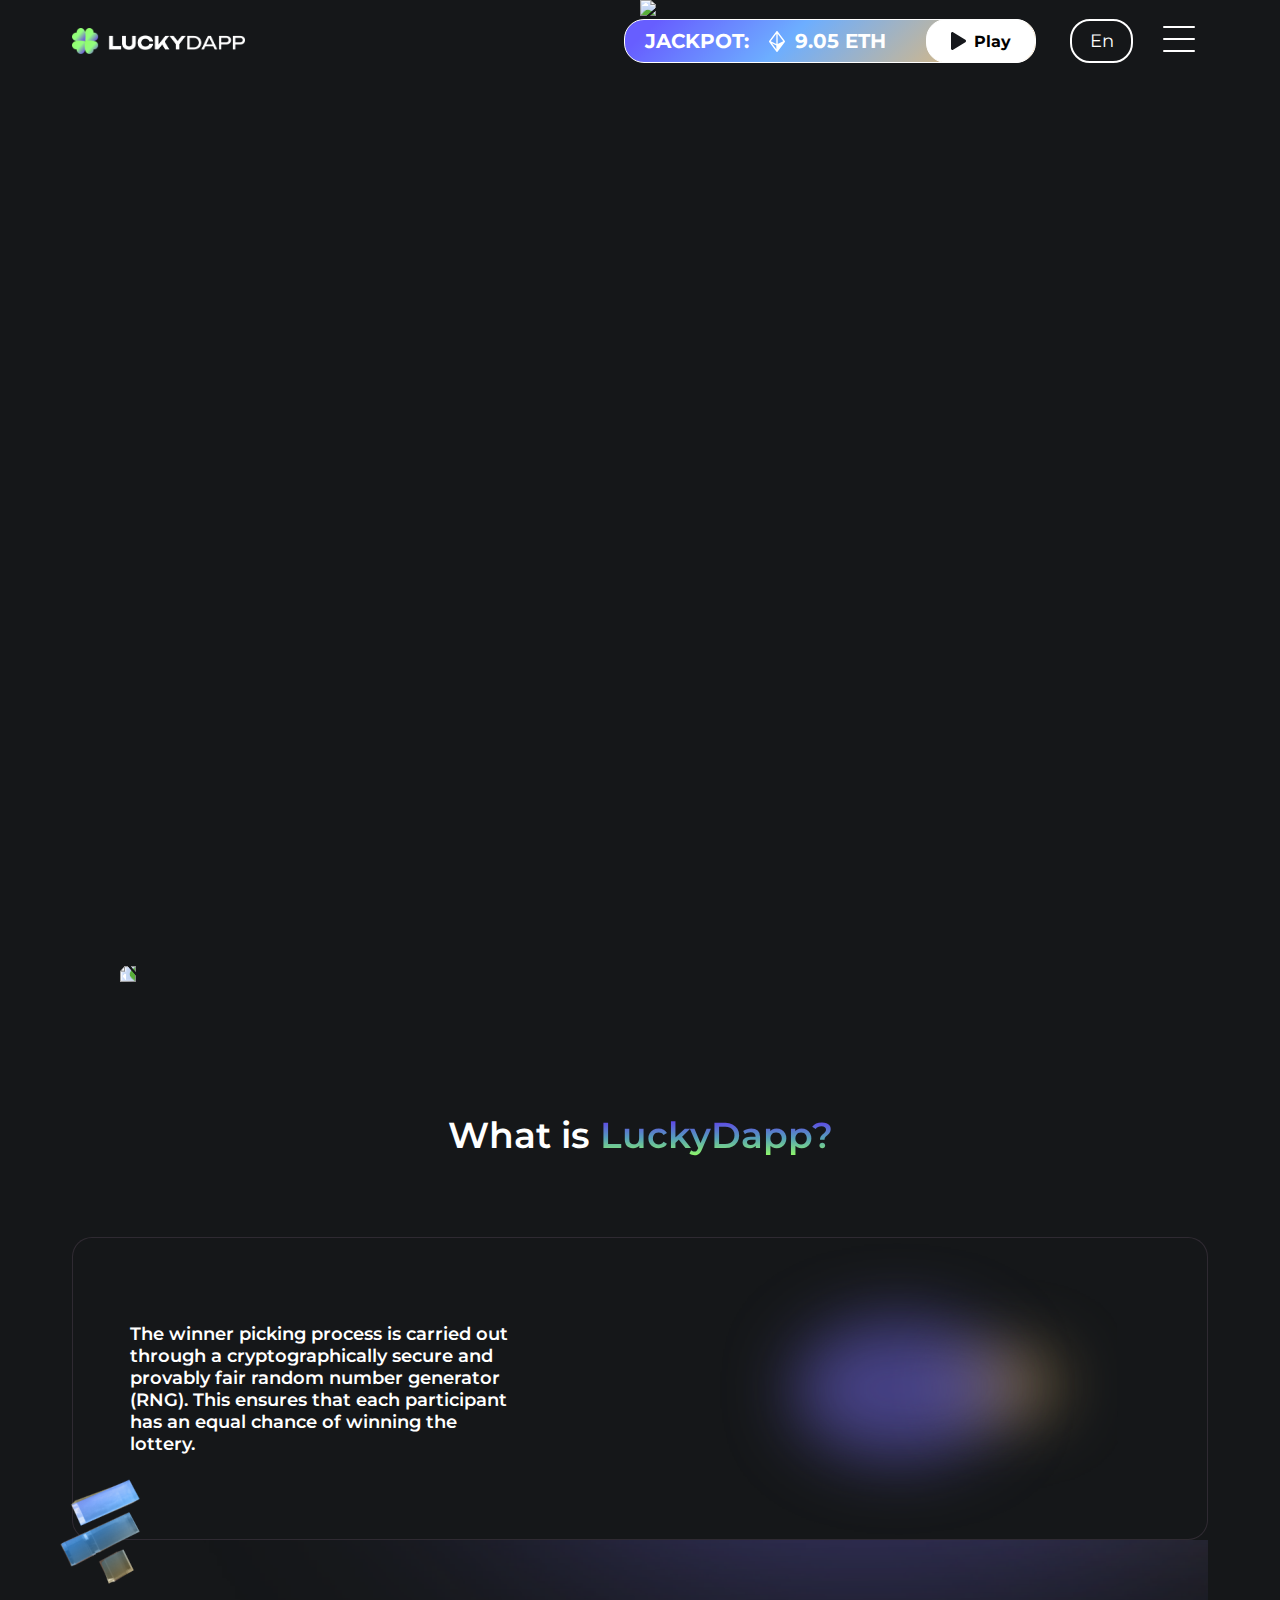
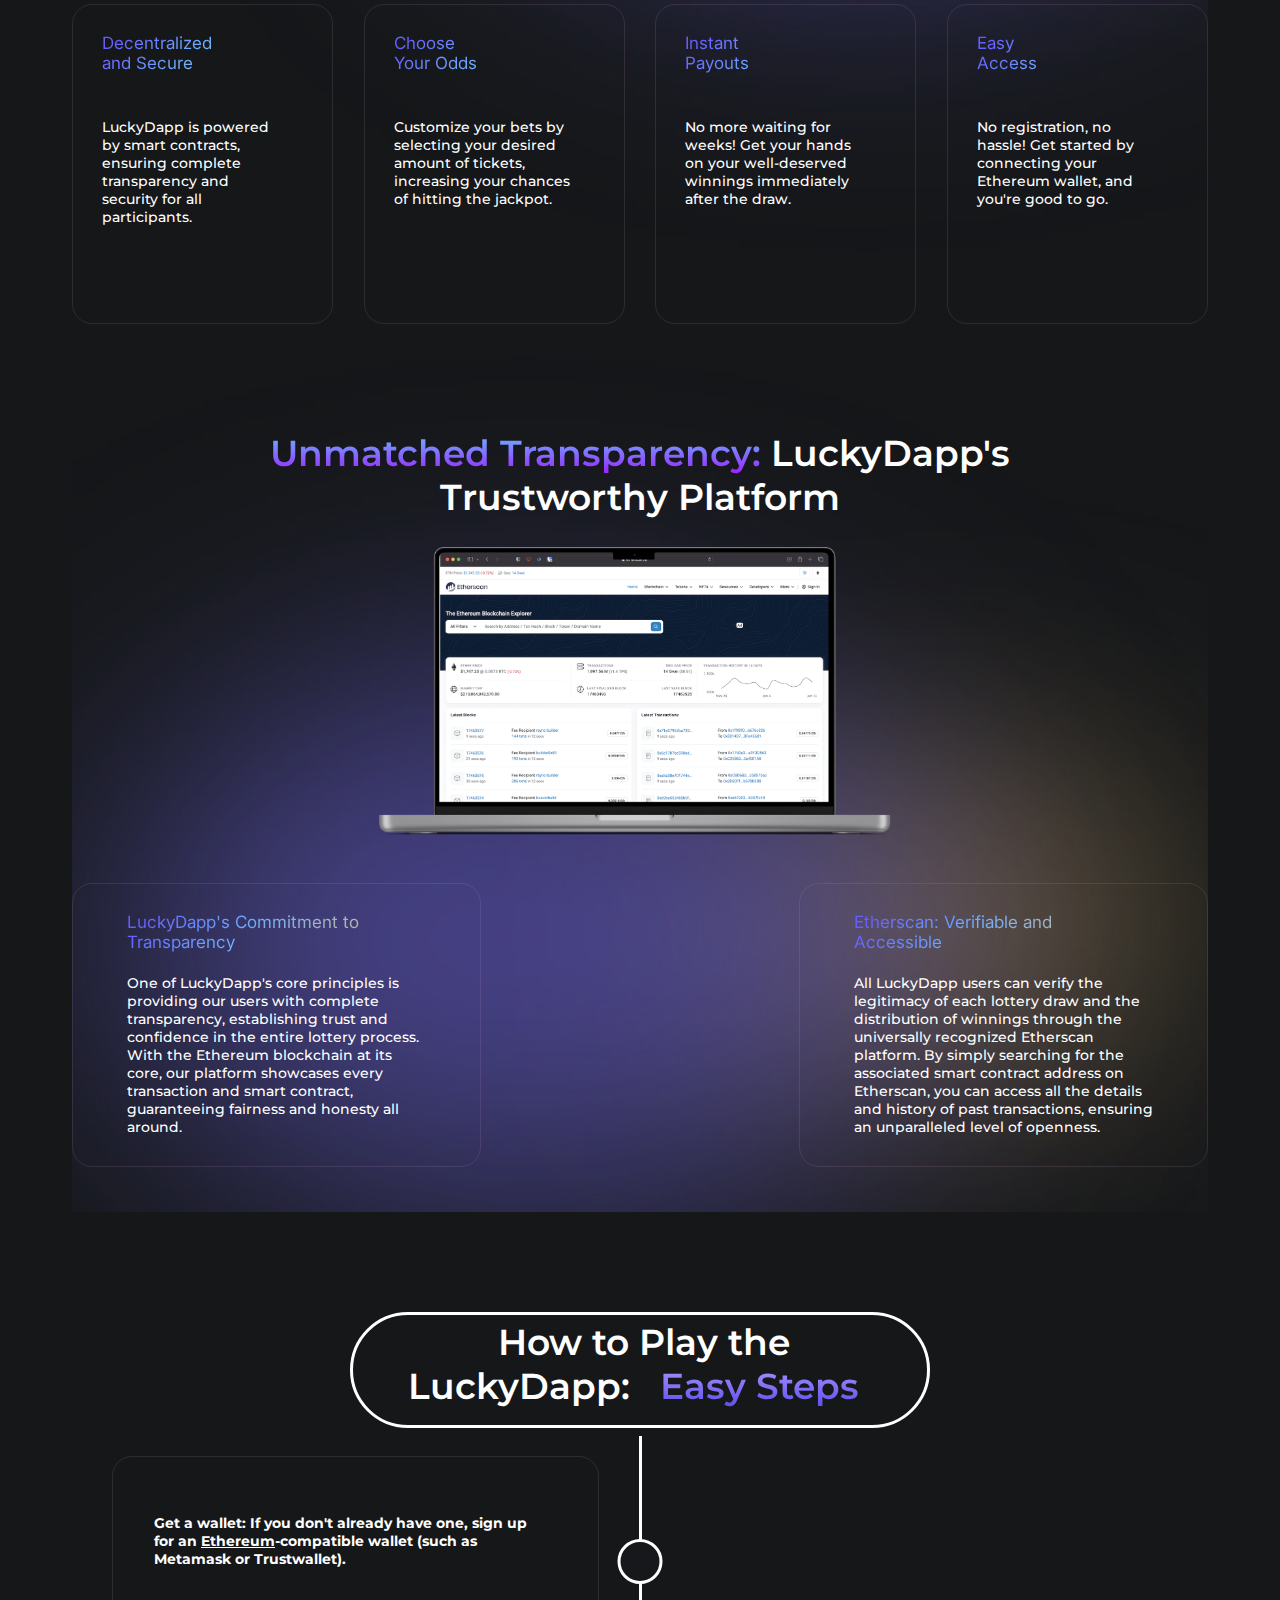
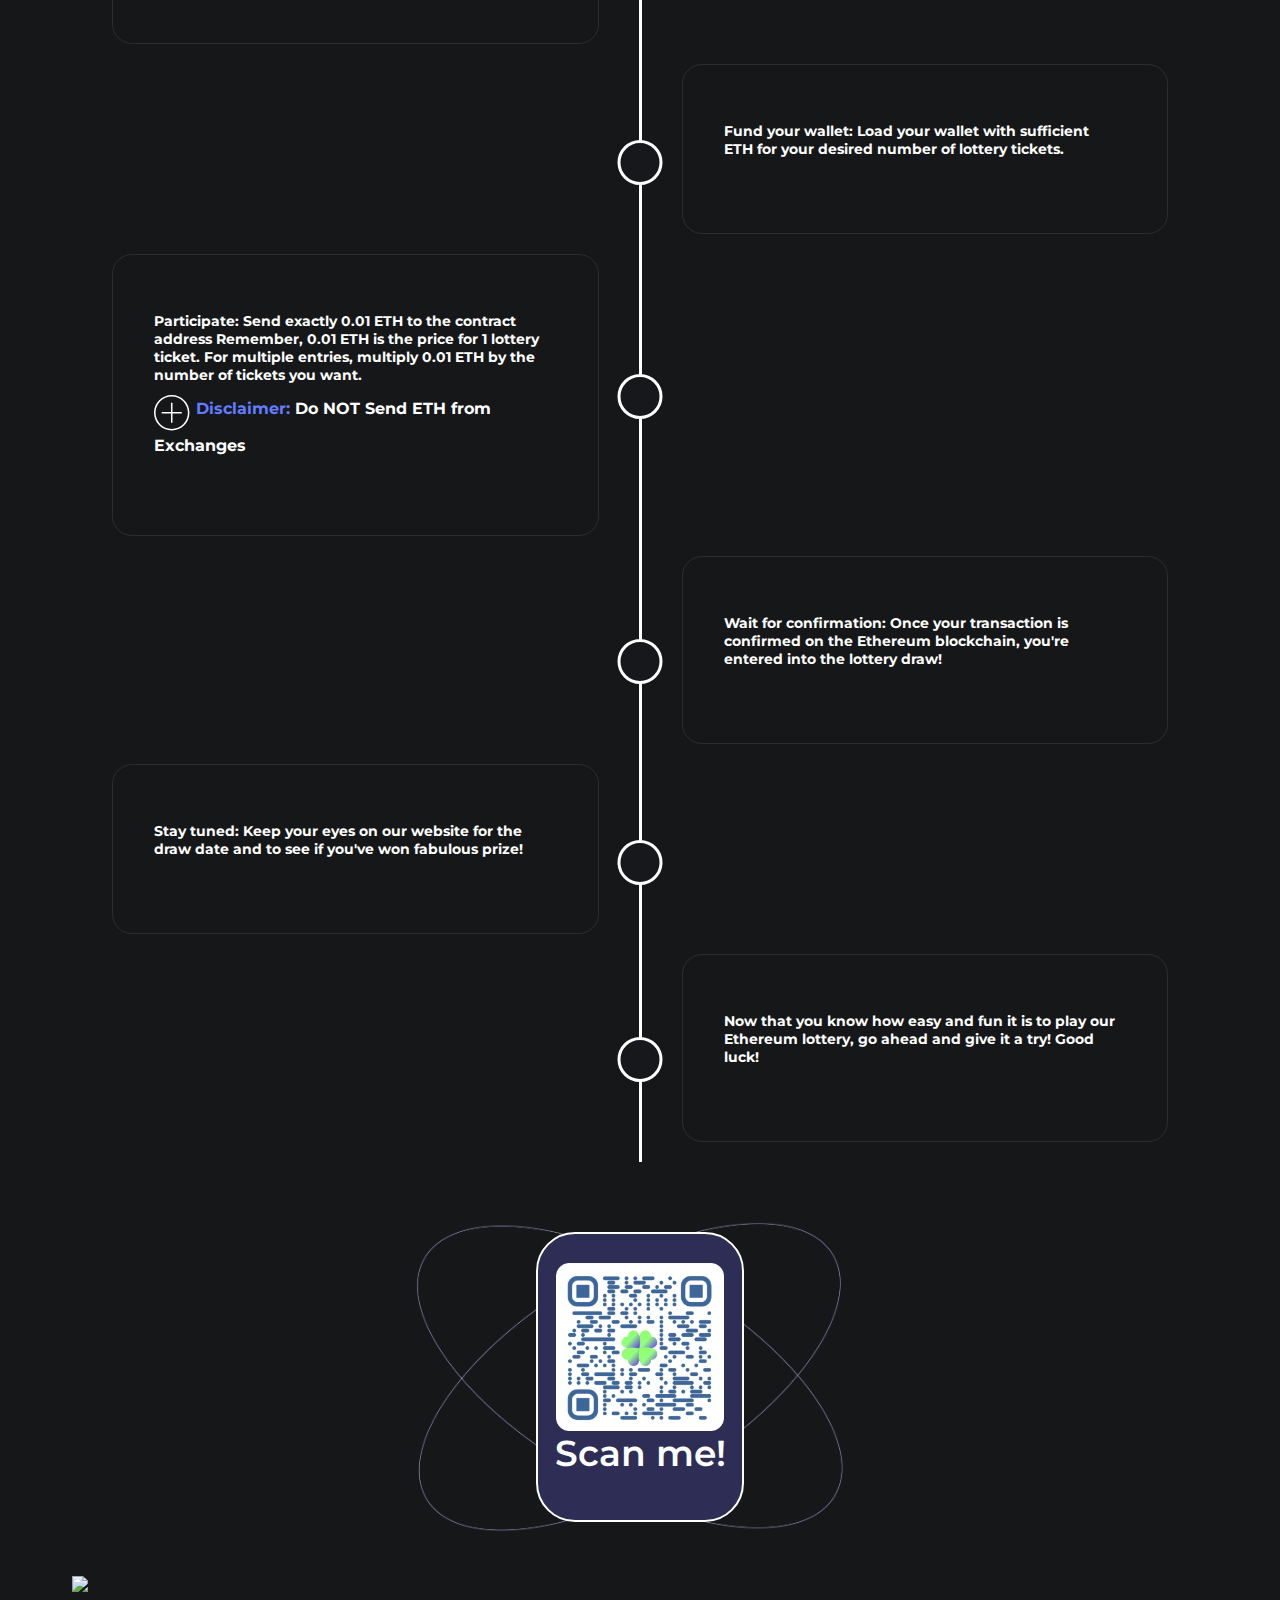
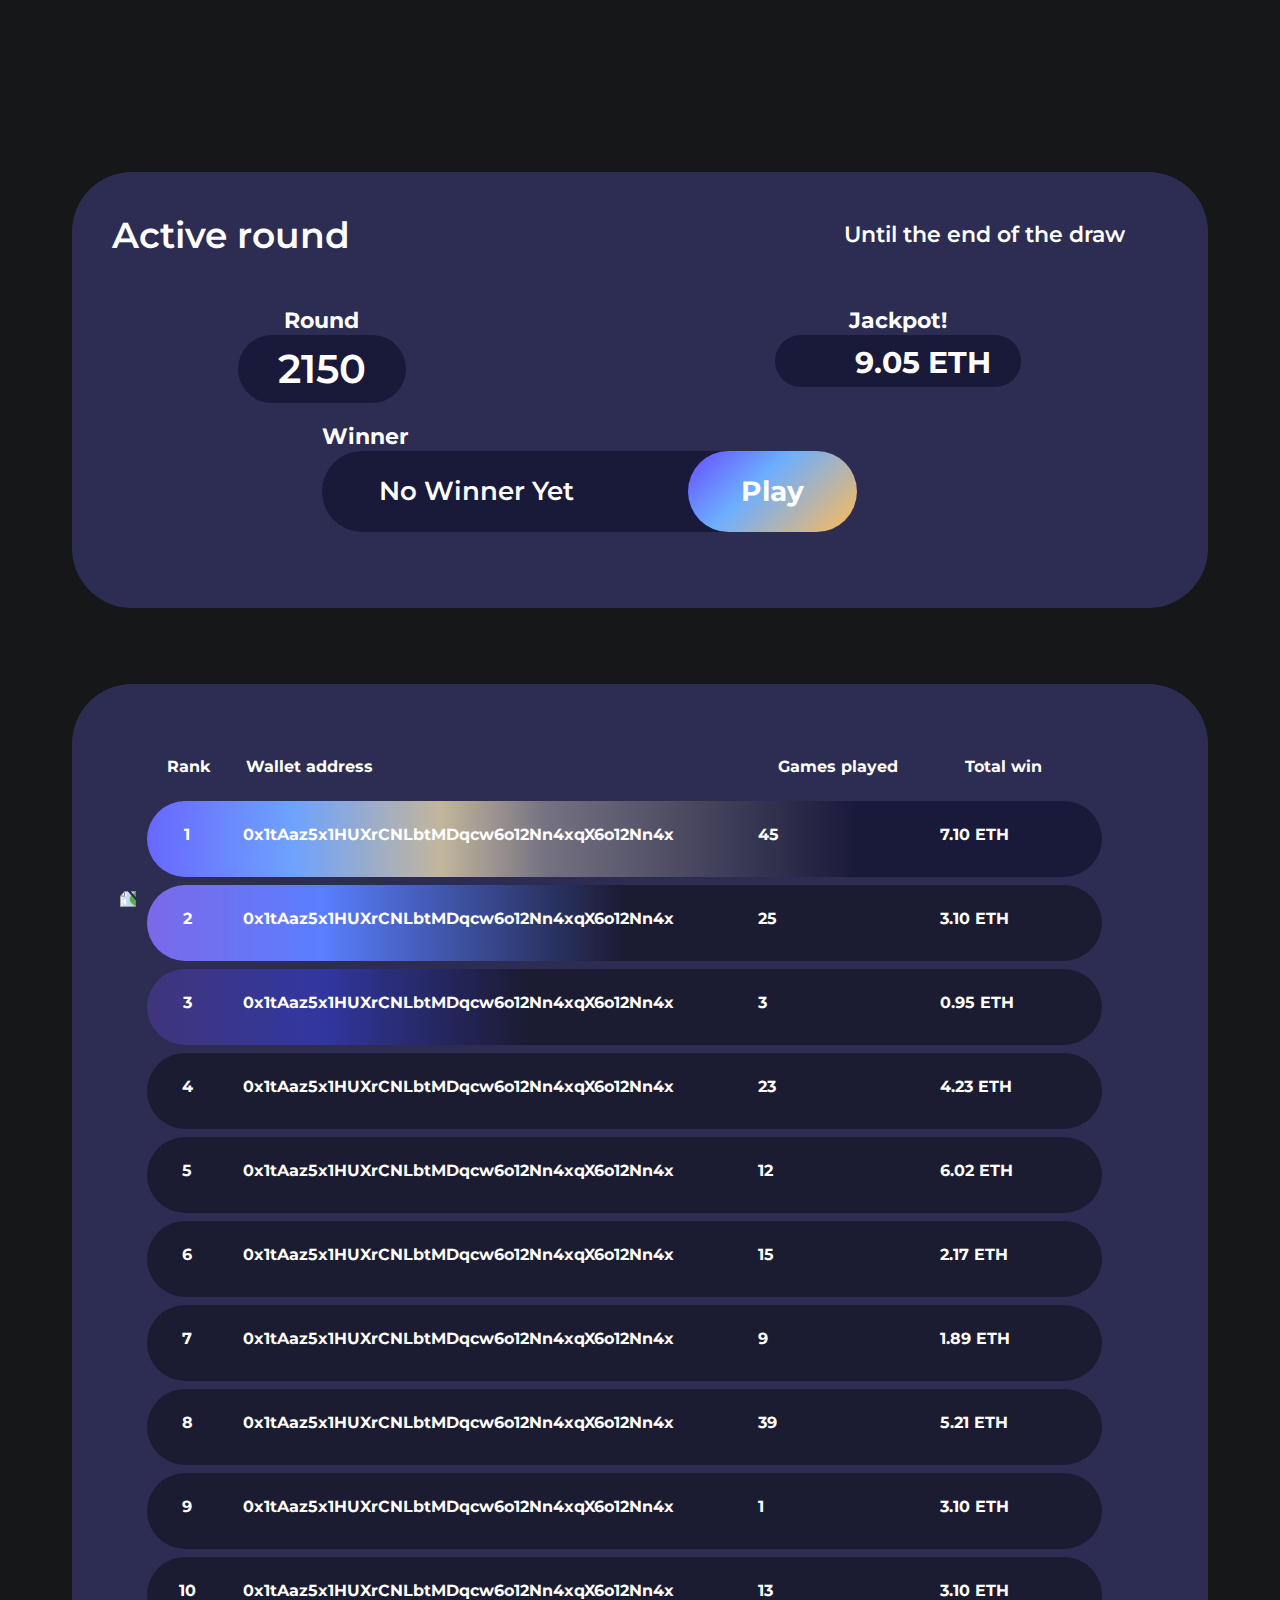
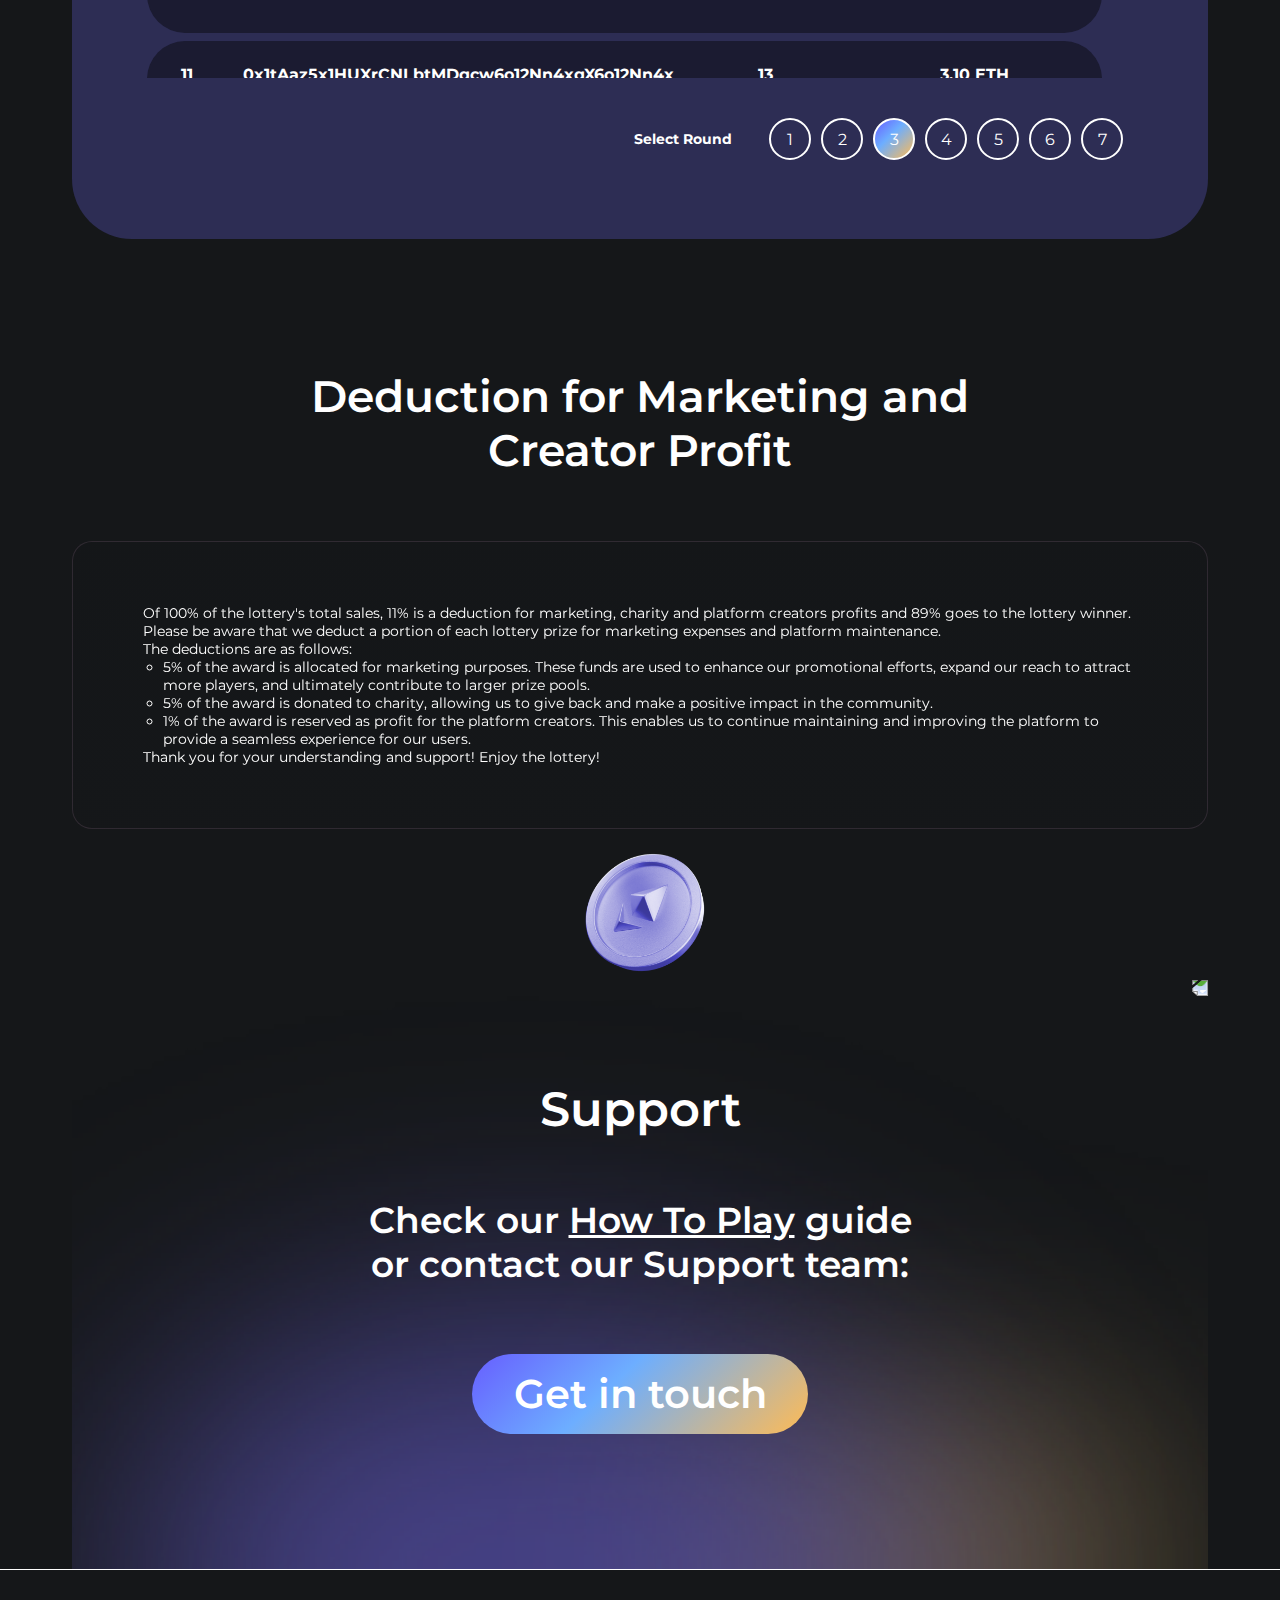
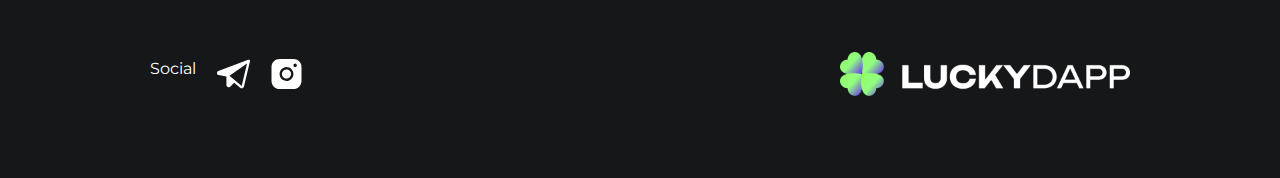
==== public/index.html @ 8d840c31 "opacity" ====
<!DOCTYPE html>
<html lang="en">
<head>
  <meta charset="UTF-8">
  <title>Luckydapp</title>
  <meta name="viewport" content="width=device-width, initial-scale=1">
  <link rel="stylesheet" href="reset.css" type="text/css">
  <link rel="stylesheet" href="styles.css" type="text/css">
  <link rel="preconnect" href="https://fonts.googleapis.com">
  <link rel="preconnect" href="https://fonts.gstatic.com" crossorigin>
  <link href="https://fonts.googleapis.com/css2?family=Inter:wght@300;400;500;600;700&family=Montserrat:wght@300;400;500;600;700&display=swap" rel="stylesheet">
  <script src="https://cdnjs.cloudflare.com/ajax/libs/bodymovin/5.12.2/lottie.min.js"></script>
</head>
<body>
<div class="wrap">
  <img
    class="bg-circle__top"
    src="img/half-ellipse.png"
  />
  <img
    class="bg-circle__left"
    src="img/half-ellipse.png"
  />
  <img
    class="bg-circle__right"
    src="img/half-ellipse.png"
  />
  <img
    class="bg-circle__left-middle"
    src="img/half-ellipse.png"
  />
  <div class="navbar">
    <div class="navbar-menu">
      <img
        src="img/logo.png"
        class="navbar-menu__logo"
      />
      <div class="navbar-menu__links">
        <span class="navbar-menu__links-item"><a href="#about">What is</a></span>
        <span class="navbar-menu__links-item"><a href="#howto">How To Play</a></span>
        <span class="navbar-menu__links-item"><a href="#play">Play now</a></span>
        <span class="navbar-menu__links-item"><a href="#support">Support</a></span>
      </div>
    </div>
    <div class="navbar-jackpot">
      <div class="navbar-jackpot__item">
        <span class="navbar-jackpot__item-jackpot">JACKPOT:</span>
        <img class="navbar-jackpot__item-jackpot-img" src="img/vector1.svg"/>
        <span class="navbar-jackpot__item-price">9.05 ETH</span>
        <button
          class="navbar-jackpot__item-play"
          onclick="javascript:window.open('https://t.me/luckydapp', '_blank')"
        >
          <img src="img/play-icon.svg"/>
          Play
        </button>
      </div>
      <button class="navbar-jackpot__lang">
        En
      </button>
      <div class="icon nav-icon-5">
        <img src="img/burger.svg"/>
      </div>
      <div class="nav-mobile">
        <div class="nav-mobile__header">
          <img
            src="img/logo-black.png"
            class="nav-mobile__header__logo"
          />
          <div>
            <button class="nav-mobile__header__lang">
              En
            </button>
            <img
              src="img/close.svg"
              class="nav-mobile__header-close icon"
            />
          </div>
        </div>
      <ul class="menu">
        <li class="navbar-menu__links-item menu-item"><a href="#about">What is</a></li>
        <li class="navbar-menu__links-item menu-item"><a href="#howto">How To Play</a></li>
        <li class="navbar-menu__links-item menu-item"><a href="#play">Play now</a></li>
        <li class="navbar-menu__links-item menu-item"><a href="#support">Support</a></li>
        <li class="navbar-menu__links-item menu-item">
          Social
          <img src="img/telegram-black.svg" onclick="javascript:window.open('https://t.me/luckydapp', '_blank')"/>
          <img src="img/inst-black.svg" onclick="javascript:window.open('https://instagram.com/lucky.dapp?igshid=MTIzZWMxMTBkOA==', '_blank')">
        </li>
      </ul>
      </div>
    </div>
  </div>
  <div class="navbar-jackpot__item-mobile">
    <span class="navbar-jackpot__item-jackpot">JACKPOT:</span>
    <img src="img/vector1.svg"/>
    <span class="navbar-jackpot__item-price">9.05 ETH</span>
    <button
      class="navbar-jackpot__item-play"
      onclick="javascript:window.open('https://t.me/luckydapp', '_blank')"
    >
      <img src="img/play-icon.svg"/>
      Play
    </button>
  </div>
  <div class="body">
    <div class="header">
      <div class="header-title__wrap">
        <div class="header-text">Take the 0,01 Ethereum Jackpot Leap: Act and Win Big!</div>
<!--        <div class="header-title__img">-->
          <img
            class="header-title__img"
            src="img/bitcoin-1.png"
          />
<!--        </div>-->
      </div>
      <div class="header-jackpot__wrap">
        <div class="header-jackpot__eth">
          <div
            class="header-jackpot__animation"
            id="header-jackpot__animation"
          ></div>
<!--          <img-->
<!--            class="header-jackpot__eth-img"-->
<!--            src="img/temporary-eth.png"-->
<!--          />-->
          <div class="header-jackpot__eth-info">
            <div>Jackpot!</div>
            <div>9.05 ETH</div>
          </div>
        </div>
        <div class="header-jackpot__timer">
          <span class="header-jackpot__timer-info">Until the end of the draw</span>
          <div id="countdown">
            <ul>
              <li><span id="days"></span></li>
              <li><span id="hours"></span></li>
              <li><span id="minutes"></span></li>
              <li><span id="seconds"></span></li>
            </ul>
          </div>
        </div>
        <div class="header-jackpot__play">
          <span class="header-jackpot__play-header">Now playing</span>
          <div class="header-jackpot__play-btn">
            <span>1 ticket ≈ 20 $</span>
            <button
              onclick="javascript:window.open('https://t.me/luckydapp', '_blank')"
              class="btn"
            >Play</button>
          </div>
        </div>
      </div>
      <div class="header-advantages__wrap">
        <div class="header-advantages__item">
          <div class="header-advantages__item-circle"></div>
          <span class="header-advantages__item-text">CREATING A NEW FUTURE FOR CRYPTO-LOTTERY</span>
        </div>
        <div class="header-advantages__item">
          <div class="header-advantages__item-circle"></div>
          <span class="header-advantages__item-text">NO FEES</span>
        </div>
        <div class="header-advantages__item">
          <div class="header-advantages__item-circle"></div>
          <span class="header-advantages__item-text">100% TRULY DECENTRALIZED</span>
        </div>
      </div>
    </div>
    <div
      class="whatis"
      id="about"
    >
      <div class="whatis-header">What is <span class="whatis-header__gradient">LuckyDapp?</span></div>
      <div class="whatis-main__wrap">
        <div class="whatis-main__wrap-info">
          The winner picking process is carried out through a cryptographically secure and provably fair random number generator (RNG). This ensures that each participant has an equal chance of winning the lottery.
        </div>
        <div
          id="animation-container"
          class="animation-container"
        ></div>
        <img
          class="whatis-main__img"
          src="img/ftx-token.png"
        />
      </div>
      <div class="whatis-description__wrap">
        <div class="whatis-description__wrap-item description__wrap-item_gradient">
          <div class="whatis-description__item-header">Decentralized <br>and Secure</div>
          <div class="whatis-description__item-info">LuckyDapp is powered by smart contracts, ensuring complete transparency and security for all participants.</div>
        </div>
        <div class="whatis-description__wrap-item">
          <div class="whatis-description__item-header">Choose <br>Your Odds</div>
          <div class="whatis-description__item-info">Customize your bets by selecting your desired amount of tickets, increasing your chances of hitting the jackpot.</div>
        </div>
        <div class="whatis-description__wrap-item">
          <div class="whatis-description__item-header">Instant <br>Payouts</div>
          <div class="whatis-description__item-info">No more waiting for weeks! Get your hands on your well-deserved winnings immediately after the draw.</div>
        </div>
        <div class="whatis-description__wrap-item">
          <div class="whatis-description__item-header">Easy <br>Access</div>
          <div class="whatis-description__item-info">No registration, no hassle! Get started by connecting your Ethereum wallet, and you're good to go.</div>
        </div>
      </div>
    </div>
    <div class="platform">
      <div class="platform-header"><span class="platform-header__gradient">Unmatched Transparency:</span> LuckyDapp's Trustworthy Platform</div>
      <div class="platform-description__wrap">
        <img
          class="platform-description__img-mobile"
          src="img/macbook.png"
        />
        <div class="platform-description__wrap-mobile">
        <div class="platform-description__item">
          <div class="platform-description__item-title">LuckyDapp's Commitment to Transparency</div>
          <div class="platform-description__item-info">One of LuckyDapp's core principles is providing our users with complete transparency, establishing trust and confidence in the entire lottery process. With the Ethereum blockchain at its core, our platform showcases every transaction and smart contract, guaranteeing fairness and honesty all around.</div>
        </div>
        <div class="platform-description__item">
          <div class="platform-description__item-title">Etherscan: Verifiable and Accessible</div>
          <div class="platform-description__item-info">All LuckyDapp users can verify the legitimacy of each lottery draw and the distribution of winnings through the universally recognized Etherscan platform. By simply searching for the associated smart contract address on Etherscan, you can access all the details and history of past transactions, ensuring an unparalleled level of openness.</div>
        </div>
        </div>
        <img
          class="platform-description__img"
          src="img/macbook.png"
        />
      </div>
    </div>
    <div class="howto" id="howto">
      <img
        class="howto-bg"
        src="img/ellipse.png"
      />
      <div class="howto-header">How to Play the LuckyDapp: <span class="howto-header__gradient">Easy Steps</span></div>
      <div class="timeline">
        <div class="timeline__component">
        </div>
        <div class="timeline__middle">
        </div>
        <div class="timeline__component">
        </div>
        <div class="timeline__component">
          <div class="timeline__paragraph">Get a wallet: If you don't already have one, sign up for an <a href="https://ethereum.org/en/wallets/find-wallet/" target="_blank">Ethereum</a>-compatible wallet (such as Metamask or Trustwallet).</div>
        </div>
        <div class="timeline__middle">
          <div class="timeline__point"></div>
        </div>
        <div class="timeline__component">
        </div>
        <div class="timeline__component">
        </div>
        <div class="timeline__middle">
          <div class="timeline__point"></div>
        </div>
        <div class="timeline__component">
          <div class="timeline__paragraph">Fund your wallet: Load your wallet with sufficient ETH for your desired number of lottery tickets.</div>
        </div>
        <div class="timeline__component">
          <div class="timeline__paragraph">
            Participate: Send exactly 0.01 ETH to the contract address Remember, 0.01 ETH is the price for 1 lottery ticket. For multiple entries, multiply 0.01 ETH by the number of tickets you want.
            <div class="timeline__paragraph-participate">
              <img
                class="timeline__paragraph-participate_icon"
                src="img/plus-circle.svg"
              />
              <span>Disclaimer:</span>
              Do NOT Send ETH from Exchanges
            </div>
          </div>
        </div>
        <div class="timeline__middle">
          <div class="timeline__point"></div>
        </div>
        <div class="timeline__component">
        </div>
        <div class="timeline__component">
        </div>
        <div class="timeline__middle">
          <div class="timeline__point"></div>
        </div>
        <div class="timeline__component">
          <div class="timeline__paragraph">Wait for confirmation: Once your transaction is confirmed on the Ethereum blockchain, you're entered into the lottery draw!</div>
        </div>
        <div class="timeline__component">
          <div class="timeline__paragraph">Stay tuned: Keep your eyes on our website for the draw date and to see if you've won fabulous prize!</div>
        </div>
        <div class="timeline__middle">
          <div class="timeline__point"></div>
        </div>
        <div class="timeline__component">
        </div>
        <div class="timeline__component">
        </div>
        <div class="timeline__middle">
          <div class="timeline__point"></div>
        </div>
        <div class="timeline__component">
          <div class="timeline__paragraph">Now that you know how easy and fun it is to play our Ethereum lottery, go ahead and give it a try! Good luck!</div>
        </div>
      </div>
      <div class="timeline-mobile">
        <div class="timeline__component">
          <div class="timeline__point"></div>
          <div class="timeline__paragraph">Get a wallet: If you don't already have one, sign up for an <a href="https://ethereum.org/en/wallets/find-wallet/">Ethereum</a>-compatible wallet (such as Metamask or Trustwallet).</div>
        </div>
        <div class="timeline__component">
          <div class="timeline__point"></div>
          <div class="timeline__paragraph">Fund your wallet: Load your wallet with sufficient ETH for your desired number of lottery tickets.</div>
        </div>
        <div class="timeline__component">
          <div class="timeline__point"></div>
          <div class="timeline__paragraph">Participate: Send exactly 0.01 ETH to the contract address Remember, 0.01 ETH is the price for 1 lottery ticket. For multiple entries, multiply 0.01 ETH by the number of tickets you want.</div>
        </div>
        <div class="timeline__component">
          <div class="timeline__point"></div>
          <div class="timeline__paragraph">Wait for confirmation: Once your transaction is confirmed on the Ethereum blockchain, you're entered into the lottery draw!</div>
        </div>
        <div class="timeline__component">
          <div class="timeline__point"></div>
          <div class="timeline__paragraph">Stay tuned: Keep your eyes on our website for the draw date and to see if you've won fabulous prize!</div>
        </div>
        <div class="timeline__component">
          <div class="timeline__point"></div>
          <div class="timeline__paragraph">Now that you know how easy and fun it is to play our Ethereum lottery, go ahead and give it a try! Good luck!</div>
        </div>
      </div>
      <div class="qr-block">
        <div class="qr-wrap">
          <img src="img/qr.png"/>
          <span>Scan me!</span>
        </div>
      </div>
    </div>
    <div class="players" id="play">
      <div class="round-wrap">
        <div class="round-header">
          <div class="round-header__title">Active round</div>
          <div class="round-timer">
            <span class="round-timer__info">Until the end of the draw</span>
            <div id="countdown-round">
              <ul>
                <li><span id="days-round"></span></li>
                <li><span id="hours-round"></span></li>
                <li><span id="minutes-round"></span></li>
                <li><span id="seconds-round"></span></li>
              </ul>
            </div>
          </div>
        </div>
        <div class="round-info">
          <div class="round-info__item-round">
            <div class="round-info__item-title">Round</div>
            <div class="round-info__item-round_number">2150</div>
          </div>
          <div class="round-info__item-jackpot">
            <div class="round-info__item-title">Jackpot!</div>
            <div class="round-info__item-jackpot-info">
              <div
                class="round-info__animation"
                id="round-info__animation"
              ></div>
              <span>9.05 ETH</span>
            </div>
          </div>
          <div class="round-info__item-winner">
            <div class="round-info__item-title">Winner</div>
            <div class="round-info__item-winner_info">
              <span>No Winner Yet</span>
              <button
                onclick="javascript:window.open('https://t.me/luckydapp', '_blank')"
                class="btn"
              >Play</button>
            </div>
          </div>
        </div>
      </div>
      <div class="players-wrap">
        <ul class="players-table">
          <li class="players-table__header">
            <div class="players-table__header-item col-1 players-table__rank">Rank</div>
            <div class="players-table__header-item col-2">Wallet address</div>
            <div class="players-table__header-item games-played col-3">Games played</div>
            <div class="players-table__header-item col-4">Total win</div>
          </li>
        </ul>
          <div class="players-table__body">
            <ul>
              <li class="players-table__body-row first-row">
                <div class="players-table__body-item col-1 players-table__rank">1</div>
                <div class="players-table__body-item wallet-address col-2">0x1tAaz5x1HUXrCNLbtMDqcw6o12Nn4xqX6o12Nn4x</div>
                <div class="players-table__body-item games-played col-3">45</div>
                <div class="players-table__body-item col-4">7.10 ETH</div>
              </li>
              <li class="players-table__body-row second-row">
                <div class="players-table__body-item col-1 players-table__rank">2</div>
                <div class="players-table__body-item wallet-address col-2">0x1tAaz5x1HUXrCNLbtMDqcw6o12Nn4xqX6o12Nn4x</div>
                <div class="players-table__body-item games-played col-3">25</div>
                <div class="players-table__body-item col-4">3.10 ETH</div>
              </li>
              <li class="players-table__body-row third-row">
                <div class="players-table__body-item col-1 players-table__rank">3</div>
                <div class="players-table__body-item wallet-address col-2">0x1tAaz5x1HUXrCNLbtMDqcw6o12Nn4xqX6o12Nn4x</div>
                <div class="players-table__body-item games-played col-3">3</div>
                <div class="players-table__body-item col-4">0.95 ETH</div>
              </li>
              <li class="players-table__body-row">
                <div class="players-table__body-item col-1 players-table__rank">4</div>
                <div class="players-table__body-item wallet-address col-2">0x1tAaz5x1HUXrCNLbtMDqcw6o12Nn4xqX6o12Nn4x</div>
                <div class="players-table__body-item games-played col-3">23</div>
                <div class="players-table__body-item col-4">4.23 ETH</div>
              </li>
              <li class="players-table__body-row">
                <div class="players-table__body-item col-1 players-table__rank">5</div>
                <div class="players-table__body-item wallet-address col-2">0x1tAaz5x1HUXrCNLbtMDqcw6o12Nn4xqX6o12Nn4x</div>
                <div class="players-table__body-item games-played col-3">12</div>
                <div class="players-table__body-item col-4">6.02 ETH</div>
              </li>
              <li class="players-table__body-row">
                <div class="players-table__body-item col-1 players-table__rank">6</div>
                <div class="players-table__body-item wallet-address col-2">0x1tAaz5x1HUXrCNLbtMDqcw6o12Nn4xqX6o12Nn4x</div>
                <div class="players-table__body-item games-played col-3">15</div>
                <div class="players-table__body-item col-4">2.17 ETH</div>
              </li>
              <li class="players-table__body-row">
                <div class="players-table__body-item col-1 players-table__rank">7</div>
                <div class="players-table__body-item wallet-address col-2">0x1tAaz5x1HUXrCNLbtMDqcw6o12Nn4xqX6o12Nn4x</div>
                <div class="players-table__body-item games-played col-3">9</div>
                <div class="players-table__body-item col-4">1.89 ETH</div>
              </li>
              <li class="players-table__body-row">
                <div class="players-table__body-item col-1 players-table__rank">8</div>
                <div class="players-table__body-item wallet-address col-2">0x1tAaz5x1HUXrCNLbtMDqcw6o12Nn4xqX6o12Nn4x</div>
                <div class="players-table__body-item games-played col-3">39</div>
                <div class="players-table__body-item col-4">5.21 ETH</div>
              </li>
              <li class="players-table__body-row">
                <div class="players-table__body-item col-1 players-table__rank">9</div>
                <div class="players-table__body-item wallet-address col-2">0x1tAaz5x1HUXrCNLbtMDqcw6o12Nn4xqX6o12Nn4x</div>
                <div class="players-table__body-item games-played col-3">1</div>
                <div class="players-table__body-item col-4">3.10 ETH</div>
              </li>
              <li class="players-table__body-row">
                <div class="players-table__body-item col-1 players-table__rank">10</div>
                <div class="players-table__body-item wallet-address col-2">0x1tAaz5x1HUXrCNLbtMDqcw6o12Nn4xqX6o12Nn4x</div>
                <div class="players-table__body-item games-played col-3">13</div>
                <div class="players-table__body-item col-4">3.10 ETH</div>
              </li>
              <li class="players-table__body-row">
                <div class="players-table__body-item col-1 players-table__rank">11</div>
                <div class="players-table__body-item wallet-address col-2">0x1tAaz5x1HUXrCNLbtMDqcw6o12Nn4xqX6o12Nn4x</div>
                <div class="players-table__body-item games-played col-3">13</div>
                <div class="players-table__body-item col-4">3.10 ETH</div>
              </li>
              <li class="players-table__body-row">
                <div class="players-table__body-item col-1 players-table__rank">12</div>
                <div class="players-table__body-item wallet-address col-2">0x1tAaz5x1HUXrCNLbtMDqcw6o12Nn4xqX6o12Nn4x</div>
                <div class="players-table__body-item games-played col-3">13</div>
                <div class="players-table__body-item col-4">3.10 ETH</div>
              </li>
              <li class="players-table__body-row">
                <div class="players-table__body-item col-1 players-table__rank">13</div>
                <div class="players-table__body-item wallet-address col-2">0x1tAaz5x1HUXrCNLbtMDqcw6o12Nn4xqX6o12Nn4x</div>
                <div class="players-table__body-item games-played col-3">13</div>
                <div class="players-table__body-item col-4">3.10 ETH</div>
              </li>
              <li class="players-table__body-row">
                <div class="players-table__body-item col-1 players-table__rank">14</div>
                <div class="players-table__body-item wallet-address col-2">0x1tAaz5x1HUXrCNLbtMDqcw6o12Nn4xqX6o12Nn4x</div>
                <div class="players-table__body-item games-played col-3">13</div>
                <div class="players-table__body-item col-4">3.10 ETH</div>
              </li>
              <li class="players-table__body-row">
                <div class="players-table__body-item col-1 players-table__rank">15</div>
                <div class="players-table__body-item wallet-address col-2">0x1tAaz5x1HUXrCNLbtMDqcw6o12Nn4xqX6o12Nn4x</div>
                <div class="players-table__body-item games-played col-3">13</div>
                <div class="players-table__body-item col-4">3.10 ETH</div>
              </li>
              <li class="players-table__body-row">
                <div class="players-table__body-item col-1 players-table__rank">16</div>
                <div class="players-table__body-item wallet-address col-2">0x1tAaz5x1HUXrCNLbtMDqcw6o12Nn4xqX6o12Nn4x</div>
                <div class="players-table__body-item games-played col-3">13</div>
                <div class="players-table__body-item col-4">3.10 ETH</div>
              </li>
              <li class="players-table__body-row">
                <div class="players-table__body-item col-1 players-table__rank">17</div>
                <div class="players-table__body-item wallet-address col-2">0x1tAaz5x1HUXrCNLbtMDqcw6o12Nn4xqX6o12Nn4x</div>
                <div class="players-table__body-item games-played col-3">13</div>
                <div class="players-table__body-item col-4">3.10 ETH</div>
              </li>
              <li class="players-table__body-row">
                <div class="players-table__body-item col-1 players-table__rank">18</div>
                <div class="players-table__body-item wallet-address col-2">0x1tAaz5x1HUXrCNLbtMDqcw6o12Nn4xqX6o12Nn4x</div>
                <div class="players-table__body-item games-played col-3">13</div>
                <div class="players-table__body-item col-4">3.10 ETH</div>
              </li>
              <li class="players-table__body-row">
                <div class="players-table__body-item col-1 players-table__rank">19</div>
                <div class="players-table__body-item wallet-address col-2">0x1tAaz5x1HUXrCNLbtMDqcw6o12Nn4xqX6o12Nn4x</div>
                <div class="players-table__body-item games-played col-3">13</div>
                <div class="players-table__body-item col-4">3.10 ETH</div>
              </li>
              <li class="players-table__body-row">
                <div class="players-table__body-item col-1 players-table__rank">20</div>
                <div class="players-table__body-item wallet-address col-2">0x1tAaz5x1HUXrCNLbtMDqcw6o12Nn4xqX6o12Nn4x</div>
                <div class="players-table__body-item games-played col-3">13</div>
                <div class="players-table__body-item col-4">3.10 ETH</div>
              </li>
              <li class="players-table__body-row">
                <div class="players-table__body-item col-1 players-table__rank">21</div>
                <div class="players-table__body-item wallet-address col-2">0x1tAaz5x1HUXrCNLbtMDqcw6o12Nn4xqX6o12Nn4x</div>
                <div class="players-table__body-item games-played col-3">13</div>
                <div class="players-table__body-item col-4">3.10 ETH</div>
              </li>
              <li class="players-table__body-row">
                <div class="players-table__body-item col-1 players-table__rank">22</div>
                <div class="players-table__body-item wallet-address col-2">0x1tAaz5x1HUXrCNLbtMDqcw6o12Nn4xqX6o12Nn4x</div>
                <div class="players-table__body-item games-played col-3">13</div>
                <div class="players-table__body-item col-4">3.10 ETH</div>
              </li>
              <li class="players-table__body-row">
                <div class="players-table__body-item col-1 players-table__rank">23</div>
                <div class="players-table__body-item wallet-address col-2">0x1tAaz5x1HUXrCNLbtMDqcw6o12Nn4xqX6o12Nn4x</div>
                <div class="players-table__body-item games-played col-3">13</div>
                <div class="players-table__body-item col-4">3.10 ETH</div>
              </li>
            </ul>
          </div>
        <div class="players-table__footer">
          <span class="players-table__footer-title">Select Round</span>
          <div class="players-table__footer-pagination-wrap">
          <button class="players-table__footer-pagination">1</button>
          <button class="players-table__footer-pagination">2</button>
          <button class="players-table__footer-pagination btn">3</button>
          <button class="players-table__footer-pagination">4</button>
          <button class="players-table__footer-pagination">5</button>
          <button class="players-table__footer-pagination">6</button>
          <button class="players-table__footer-pagination">7</button>
          </div>
        </div>
      </div>
    </div>
    <div class="deduction">
      <img
        class="deduction-bg"
        src="img/half-ellipse.png"
      />
      <div class="deduction-title">Deduction for Marketing and Creator Profit</div>
      <div class="deduction-content__wrap">
        <span>Of 100% of the lottery's total sales, 11% is a deduction for marketing, charity and platform creators profits and 89% goes to the lottery winner. Please be aware that we deduct a portion of each lottery prize for marketing expenses and platform maintenance.</span>
        <div>The deductions are as follows:</div>
        <ul>
          <li>5% of the award is allocated for marketing purposes. These funds are used to enhance our promotional efforts, expand our reach to attract more players, and ultimately contribute to larger prize pools.</li>
          <li>5% of the award is donated to charity, allowing us to give back and make a positive impact in the community.</li>
          <li>1% of the award is reserved as profit for the platform creators. This enables us to continue maintaining and improving the platform to provide a seamless experience for our users.</li>
        </ul>
        <span>Thank you for your understanding and support! Enjoy the lottery!</span>
      </div>
      <div class="deduction-img__wrap">
        <img
          class="deduction-img"
          src="img/etherium.png"
        />
      </div>
    </div>
    <div class="contact" id="support">
      <div class="contact-header">Support</div>
      <div class="contact-info">Check our <a href="https://t.me/luckydapp" target="_blank">How To Play</a> guide or contact our Support team:</div>
      <button
        onclick="javascript:window.open('https://t.me/luckydapp', '_blank')"
        class="contact-btn btn"
      >Get in touch</button>
    </div>
  </div>
  <div class="footer">
    <div class="footer-divider"></div>
    <div class="footer-content">
      <div class="footer-content__social">
        <span>Social</span>
        <img src="img/telegram.svg" onclick="javascript:window.open('https://t.me/luckydapp', '_blank')"/>
        <img src="img/inst.svg" onclick="javascript:window.open('https://instagram.com/lucky.dapp?igshid=MTIzZWMxMTBkOA==', '_blank')">
      </div>
      <div class="footer-content__logo">
        <img src="img/logo.png"/>
      </div>
    </div>
  </div>
</div>
</body>
<script>
  let animation = bodymovin.loadAnimation({
    // animationData: { /* ... */ },
    container: document.getElementById('animation-container'), // required
    path: 'animation/bitcoins.json', // required
    renderer: 'svg', // required
    loop: true, // optional
    autoplay: true, // optional
    name: "bitcoin", // optional
  });
  let animationBitcoinHeader = bodymovin.loadAnimation({
    // animationData: { /* ... */ },
    container: document.getElementById('header-jackpot__animation'), // required
    path: 'animation/animation.json', // required
    renderer: 'svg', // required
    loop: true, // optional
    autoplay: true, // optional
    name: "bitcoin", // optional
  });
  let animationBitcoin = bodymovin.loadAnimation({
    // animationData: { /* ... */ },
    container: document.getElementById('round-info__animation'), // required
    path: 'animation/animation.json', // required
    renderer: 'svg', // required
    loop: true, // optional
    autoplay: true, // optional
    name: "bitcoin", // optional
  });
  (function () {
      x = setInterval(function time(){
          let d = new Date();
          let days = '00';
          let hours = 24 - d.getHours();
          let min = 60 - d.getMinutes();
          if((min + '').length === 1){
            min = '0' + min;
          }
          let sec = 60 - d.getSeconds();
          if((sec + '').length === 1){
            sec = '0' + sec;
          }
          document.getElementById("days").innerText = Math.floor(days),
            document.getElementById("hours").innerText = Math.floor(hours),
            document.getElementById("minutes").innerText = Math.floor(min),
            document.getElementById("seconds").innerText = Math.floor(sec);
        document.getElementById("days-round").innerText = Math.floor(days),
          document.getElementById("hours-round").innerText = Math.floor(hours),
          document.getElementById("minutes-round").innerText = Math.floor(min),
          document.getElementById("seconds-round").innerText = Math.floor(sec);

        }, 1000);
        //seconds
      // }, 0)
  }());
  const the_animation = document.querySelectorAll('.timeline__point')

  const observer = new IntersectionObserver((entries) => {
      entries.forEach((entry) => {
        if (entry.isIntersecting) {
          entry.target.classList.add('timeline__point-animation');
          // observer.unobserve(entry.target);
        }
        else {
          entry.target.classList.remove('timeline__point-animation');
        }
      })
    },
    { threshold: 0.5
    });
  //
  for (let i = 0; i < the_animation.length; i++) {
    const elements = the_animation[i];

    observer.observe(elements);
  }
  const icons = document.querySelectorAll('.icon');
  icons.forEach (icon => {
    icon.addEventListener('click', (event) => {
      icon.classList.toggle("open");
      const menu = document.querySelector('.nav-mobile');
      menu.classList.toggle('open-menu');
    });
  });
</script>
</html>
---- public/styles.css ----
@import url('https://fonts.googleapis.com/css2?family=Inter:wght@300;400;500;600;700&family=Montserrat:wght@300;400;500;600;700&display=swap');
html {
  scroll-behavior: smooth;
}
body {
  font-family: 'Montserrat', sans-serif;
  background-color: #151719;
  color: #FFF;
  overflow-x: hidden;
}

.wrap {
  position: relative;
}

.timeline-mobile {
  display: none;
}

.bg-circle__top {
  position: absolute;
  top: 0;
  right: 0;
  width: 50%;
  animation: opacity 4s ease infinite;
  z-index: 1;
}

.bg-circle__left {
  position: absolute;
  top: 8%;
  left: -15%;
  width: 50%;
  animation: opacity 4s ease infinite;
  z-index: 1;
  transform: rotate(270deg);
}

.bg-circle__left-middle {
  position: absolute;
  top: 65%;
  left: -20%;
  width: 60%;
  animation: opacity 4s ease infinite;
  z-index: 1;
  transform: rotate(270deg);
}

.bg-circle__right {
  position: absolute;
  top: 35%;
  right: -20%;
  width: 50%;
  animation: opacity 4s ease infinite;
  z-index: 1;
  transform: rotate(90deg);
}

.navbar {
  position: relative;
  padding-left: 7%;
  padding-right: 5%;
  padding-top: 1%;
  display: flex;
  justify-content: space-between;
  align-items: center;
  z-index: 5;
}

.navbar-menu, .navbar-jackpot {
  display: flex;
  align-items: center;
  justify-content: space-between;
}

.navbar-menu {
  flex-basis: 60%;
}

.navbar-menu__logo {
  width: 290px;
  padding-right: 39px;
}

.navbar-menu__links {
  display: flex;
  justify-content: space-between;
  align-items: center;
  flex-basis: 70%;
}

.navbar-menu__links-item {
  color: white;
  font-size: 16px;
  font-weight: 400;
  flex-basis: 20%;
  cursor: pointer;
}

.navbar-menu__links-item a, .navbar-menu__links-item a:link, .navbar-menu__links-item a:visited{
  color: white;
}

.navbar-jackpot__item {
  width: 412px;
  height: 51px;
  border-radius: 20px;
  border: 1px solid #FFF;
  display: flex;
  justify-content: space-between;
  align-items: center;
  background-image: linear-gradient(136deg, #675EFF 7.28%, #6DAEFF 40.46%, #FFBB54 100%, #FFC46B 100%);
}

.navbar-jackpot__item-mobile {
  display: none;
}

.navbar-jackpot__item span {
  font-weight: 700;
  font-size: 20px;
}

.navbar-jackpot__item-jackpot {
  padding-left: 20px;
  padding-right: 10px;
}

navbar-jackpot__item-jackpot-img {
  width: 25px;
  height: 30px;
}

.navbar-jackpot__item-play {
  margin-left: 30px;
  width: 109px;
  border-radius: 20px;
  border: 1px solid #FFF;
  height: 51px;
  display: flex;
  align-items: center;
  justify-content: center;
  font-weight: 700;
  font-size: 16px;
  background-color: #FFF;
  color: #000;
}

.navbar-jackpot__item-play img{
  margin-right: 8px;
}

.navbar-jackpot__lang {
  width: 63px;
  height: 51px;
  border-radius: 20px;
  border: 2px solid #FFF;
  background-color: inherit;
  color: #FFFFFF;
  font-weight: 400;
  font-size: 18px;
  margin-left: 34px;
}

.body {
  padding-left: 10%;
  padding-right: 10%;
}

.header {
  padding-top: 138px;
  opacity: 0;
  animation: appearance 1.5s forwards;
  padding-bottom: 285px;
}

.header-title__wrap {
  display: flex;
  position: relative;
  justify-content: center;
}

.header-title__img {
  width: 187px;
  height: 187px;
  position: absolute;
  right: 0;
  top: -30%;
  /*transform: rotate(-27.656deg);*/
  /*flex-shrink: 0;*/
  /*background: url('img/bitcoin.png'), lightgray 50% / cover no-repeat;*/
}

.header-text {
  text-align: center;
  font-size: 68px;
  font-weight: 600;
  line-height: normal;
  padding-bottom: 119px;
  max-width: 1097px;
}

.header-jackpot__wrap {
  width: 100%;
  height: 222px;
  display: flex;
  justify-content: space-around;
  background-color: #2D2D54;
  border-radius: 500px;
}

.header-jackpot__eth {
  display: flex;
  align-items: center;
  position: relative;
}

.header-jackpot__eth-img {
  width: 150px;
  height: 150px;
}

.header-jackpot__eth-info {
  display: flex;
  flex-direction: column;
  justify-content: start;
  height: 70%;
}

.header-jackpot__eth-info > div:first-child, .header-jackpot__timer-info {
  font-size: 22px;
  font-weight: 700;
}

.header-jackpot__eth-info > div:last-child {
  margin: auto 0;
  font-size: 50px;
  font-weight: 700;
}

.header-jackpot__eth-info > div:last-child:after {
  content: "";
  background: #FFF;
  position: absolute;
  bottom: 30%;
  right: -80px;
  height: 30%;
  width: 1px;
}

.header-jackpot__timer-info:after {
  content: "";
  background: #FFF;
  position: absolute;
  bottom: 20%;
  right: -5%;
  height: 41%;
  width: 1px;
}

.header-jackpot__timer {
  position: relative;
  display: flex;
  flex-direction: column;
  height: 70%;
  margin: auto 0;
}

#countdown, #countdown-round {
  margin: auto 0;
}

#countdown ul, #countdown-round ul {
  display: flex;
}

.open-menu, .menu {
  display: none;
}

.nav-icon-5{
  width: 35px;
  height: 30px;
  margin: 10px 10px;
  position: relative;
  cursor: pointer;
  display: none;
}

#countdown li, #countdown-round li {
  display: flex;
  flex-direction: column;
  color: #FFF;
  font-size: 62px;
  font-style: normal;
  font-weight: 500;
  line-height: normal;
  width: 107px;
  text-align: center;
  margin-right: 10px;
  border-radius: 9px;
  background: #19193A;
}

.header-jackpot__play {
  display: flex;
  flex-direction: column;
  height: 70%;
  margin: auto 0;
}

.header-jackpot__play-header {
  font-size: 22px;
  font-weight: 600;
  padding-left: 20px;
}

.header-jackpot__play-btn {
  width: 423px;
  height: 81px;
  border-radius: 100px;
  background-color: #19193A;
  display: flex;
  align-items: center;
  margin: auto 0;
}

.header-jackpot__play-btn span {
  width: 40%;
  font-weight: 600;
  font-size: 22px;
  margin: 0 auto;
}

.header-jackpot__play-btn button {
  height: 100%;
  width: 127px;
  border-radius: 100px;
  background-image: linear-gradient(136deg, #675EFF 7.28%, #6DAEFF 40.46%, #FFBB54 100%, #FFC46B 100%);
  font-weight: 700;
  font-size: 28px;
  cursor: pointer;
  margin-left: auto;
}

.header-advantages__wrap {
  display: flex;
  justify-content: space-between;
  padding-top: 54px;
}

.header-advantages__item {
  display: flex;
  align-items: center;
}

.header-advantages__item-circle {
  border-radius: 24px;
  background: #98E18B;
  width: 24px;
  height: 23px;
  margin-right: 15px;
}

.header-advantages__item-text {
  font-weight: 400;
  font-size: 22px;
}

.whatis {
  /*padding-top: 285px;*/
  scroll-behavior: smooth;
}

.whatis-header {
  font-size: 56px;
  font-weight: 600;
  text-align: center;
}

.whatis-header__gradient {
  background: linear-gradient(180deg, #641BFF 0%, #559EBA 56.25%, #93FF61 100%);
  -webkit-background-clip: text;
  -webkit-text-fill-color: transparent;
}

.whatis-main__wrap {
  border-radius: 20px;
  border: 1px solid rgba(198, 156, 196, 0.15);
  margin-top: 80px;
  position: relative;
  background-image: url('img/middle-left-bg.png');
  background-size: 40%;
  background-position: 92%;
  background-repeat: no-repeat;
  animation: gradient 4s ease infinite;
}

.animation-container {
  position: absolute;
  left: 70%;
  top: -10%;
}

.whatis-main__img {
  position: absolute;
  width: 128px;
  height: 128px;
  bottom: -20%;
  left: -2%;
}

.whatis-main__wrap-info {
  color: #FFF;
  font-size: 26px;
  font-weight: 600;
  line-height: normal;
  max-width: 650px;
  padding: 85px 0 84px 57px;
}

.whatis-description__wrap {
  display: flex;
  align-items: center;
  justify-content: space-between;
  padding-top: 64px;
  background-image: url('img/middle-left-bg.png');
  /*background-size: 40%;*/
  background-position: left bottom;
  background-repeat: no-repeat;
  animation: gradient1 4s ease infinite;
}

.whatis-description__wrap-item {
  display: flex;
  flex-direction: column;
  justify-content: start;
  padding: 39px 15px 39px 44px;
  border-radius: 20px;
  border: 1px solid rgba(198, 156, 196, 0.15);
  max-width: 23%;
  height: 386px;
}

/*.description__wrap-item_gradient {*/
/*  background-image: url('img/middle-left-bg.png');*/
/*  !*background-size: 100%;*!*/
/*  background-position: -50% bottom;*/
/*  background-repeat: no-repeat;*/
/*  animation: gradient1 4s ease infinite;*/
/*  background-clip: padding-box;*/
/*}*/


.whatis-description__item-header {
  font-size: 32px;
  font-family: Inter, sans-serif;
  font-weight: 400;
  line-height: 44px;
  background-image: linear-gradient(136deg, #675EFF 7.28%, #6DAEFF 40.46%, #FFBB54 100%, #FFC46B 100%);
  -webkit-background-clip: text;
  -webkit-text-fill-color: transparent;
  padding-bottom: 45px;
}

.whatis-description__item-info {
  color: #FFF;
  font-size: 17px;
  font-style: normal;
  font-weight: 500;
  line-height: 35px;
  width: 94%;
}

.platform {
  background-image: url('img/middle-left-bg.png');
  /*background-size: 40%;*/
  background-position: center 10%;
  background-repeat: no-repeat;
  animation: gradient2 4s ease infinite;
}

.platform-header {
  text-align: center;
  font-size: 68px;
  font-style: normal;
  font-weight: 600;
  line-height: normal;
  padding: 163px 0;
  max-width: 70%;
  margin: 0 auto;
}

.platform-header__gradient {
  background: linear-gradient(180deg, #68C0FF 0%, #9D20FF 100%);
  -webkit-background-clip: text;
  -webkit-text-fill-color: transparent;
}

.platform-description__wrap {
  position: relative;
}

.platform-description__item {
  width: 60%;
  padding: 28px 79px 58px 54px;
  flex-shrink: 0;
  border-radius: 20px;
  border: 1px solid rgba(198, 156, 196, 0.15);
  margin-bottom: 45px;
}

.platform-description__item-title {
  font-size: 32px;
  font-family: Inter, sans-serif;
  font-style: normal;
  font-weight: 400;
  line-height: 44px;
  background-image: linear-gradient(136deg, #675EFF 7.28%, #6DAEFF 40.46%, #FFBB54 100%, #FFC46B 100%);
  -webkit-background-clip: text;
  -webkit-text-fill-color: transparent;
  padding-bottom: 22px;
}

.platform-description__item-info {
  color: #FFF;
  font-size: 17px;
  font-style: normal;
  font-weight: 500;
  line-height: 28px;
}

.platform-description__img {
  position: absolute;
  z-index: 2;
  top: 17%;
  left: 55%;
  width: 898px;
  height: 505px;
}

.platform-description__img-mobile {
  display: none;
}

.howto {
  position: relative;
}

.howto-bg {
  position: absolute;
  bottom: 0;
  animation: opacity 4s ease infinite;
  z-index: 1;
}

.howto-header {
  color: #FFF;
  text-align: center;
  font-size: 68px;
  font-style: normal;
  font-weight: 600;
  line-height: 100px;
  max-width: 1097px;
  margin: 0 auto;
}

.howto-header__gradient {
  background: linear-gradient(180deg, #C3AEFF 0%, #4336EA 100%);
  -webkit-background-clip: text;
  -webkit-text-fill-color: transparent;
  border-radius: 200px;
  border: 3px solid #FFF;
  padding: 15px 20px;
}

.timeline {
  margin: 0 auto;
  display: grid;
  padding-top: 8px;
  grid-template-columns: 1fr 3px 1fr;
  color: #ffffff;
}

.timeline__component {
  margin: 0 40px 20px 40px;
}

.timeline__middle {
  position: relative;
  background: #ffffff;
}

.timeline__point {
  position: absolute;
  top: 40%;
  left: 50%;
  transform: translateX(-50%);
  width: 45px;
  height: 45px;
  border: 3px solid #FFF;
  border-radius: 50%;
  background: #16181B;
  z-index: 2;
  transition: background 1s ease-out;
  /*transition-delay: 2s;*/
}

.timeline__point-animation {
  background: #6357FD;
  transition: background 0.5s linear;
  box-shadow: 0 0 10px 3px #8178F7;
}

.timeline__paragraph {
  border-radius: 20px;
  border: 1px solid rgba(198, 156, 196, 0.15);
  padding: 57px 49px 75px 41px;
  max-width: 596px;
  color: #FFF;
  font-size: 22px;
  font-style: normal;
  font-weight: 700;
  line-height: 28px;
}

.timeline__paragraph a, .timeline__paragraph a:link, .timeline__paragraph a:visited {
  text-decoration: underline;
  color: white;
}

.timeline__paragraph-participate {
  padding-top: 11px;
  font-size: 16px;
  font-style: normal;
  font-weight: 700;
  line-height: 28px;
}

.timeline__paragraph-participate span {
  color: #637CFF;
}

.timeline__paragraph-participate_icon {
  width: 37px;
  height: 37px;
}

.players {
  padding-top: 200px;
}

.round-wrap {
  padding: 68px 109px 84px 147px;
  border-radius: 60px;
  background: #2D2D54;
}

.round-header {
  display: flex;
  justify-content: space-between;
  align-items: center;
  padding-bottom: 101px;
}

.round-header__title {
  color: #FFF;
  text-align: center;
  font-size: 68px;
  font-style: normal;
  font-weight: 600;
  line-height: normal;
}

.round-info {
  display: flex;
  justify-content: space-between;
}

.round-timer__info {
  color: #FFF;
  text-align: center;
  font-size: 22px;
  font-style: normal;
  font-weight: 600;
  line-height: 28px;
  padding-bottom: 21px;
}

.round-info__item-round {
  display: flex;
  flex-direction: column;
  align-items: center;
  flex-basis: 20%;
}

.round-info__item-title {
  color: #FFF;
  font-size: 22px;
  font-style: normal;
  font-weight: 700;
  line-height: 28px;
}

.round-info__item-round_number {
  padding: 30px 80px 23px 48px;
  color: #FFF;
  text-align: center;
  font-size: 40px;
  font-style: normal;
  font-weight: 600;
  line-height: 28px;
  border-radius: 100px;
  background: #19193A;
}

.round-info__item-jackpot {
  display: flex;
  flex-direction: column;
  align-items: center;
  flex-basis: 30%;
}

.round-info__item-jackpot-info {
  position: relative;
  padding: 9px 30px 6px 80px;
  border-radius: 100px;
  background: #19193A;
  /*display: flex;*/
  /*justify-content: space-between;*/
}

.round-info__item-jackpot-info span{
  color: #FFF;
  text-align: center;
  font-size: 50px;
  font-style: normal;
  font-weight: 700;
  line-height: normal;
  z-index: 2;
}

.round-info__animation {
  position: absolute;
  bottom: -30%;
  left: -10%;
}
/*.round-info__item-jackpot-info img {*/
/*  position: absolute;*/
/*  top: -12%;*/
/*  left: -10%;*/
/*  height: 100px;*/
/*  width: 100px;*/
/*}*/

.round-info__item-winner {
  display: flex;
  flex-direction: column;
  flex-basis: 40%;
}

.round-info__item-winner_info {
  width: 535px;
  height: 81px;
  border-radius: 100px;
  background-color: #19193A;
  display: flex;
  align-items: center;
  margin: auto 0;
}

.round-info__item-winner_info span {
  color: #FFF;
  text-align: center;
  font-size: 40px;
  font-style: normal;
  font-weight: 600;
  line-height: 28px;
  margin: 0 auto;
}

.round-info__item-winner_info button {
  height: 100%;
  width: 169px;
  border-radius: 100px;
  background-image: linear-gradient(136deg, #675EFF 7.28%, #6DAEFF 40.46%, #FFBB54 100%, #FFC46B 100%);
  font-weight: 700;
  font-size: 28px;
  margin-left: auto;
  cursor: pointer;
  transition: background-image 3s ease-in;
}

.players-wrap {
  height: 1155px;
  border-radius: 60px;
  background: #2D2D54;
  margin-top: 76px;
  table-layout: fixed;
}

.players-table__body::-webkit-scrollbar {
  width: 13px;
}

.players-table__body::-webkit-scrollbar-track {
  background: linear-gradient(180deg, #3F357B 0%, #3237A0 18.23%, #1B1B31 60%);
  border-radius: 500px;
}

.players-table__body::-webkit-scrollbar-thumb {
  border-radius: 500px;
  background: linear-gradient(180deg, #9B8BFF 0%, #3237A0 48.96%, #6464EC 100%);
  min-height: 13px;
}

.players-table {
  margin: auto;
  padding: 49px 75px 0 75px;
}

.players-table__body {
  margin: 0 75px;
  padding-right: 31px;
  overflow-y: scroll;
  height: 76%;
}

.players-table li {
  display: flex;
  padding: 33px 0;
}

.col-2 {
  flex-basis: 49%;
}

.col-1, .col-3, .col-4 {
  flex-basis: 17%;
}

.players-table__header-item, .players-table__body-item {
  color: #FFF;
  font-size: 22px;
  font-style: normal;
  font-weight: 700;
  line-height: 28px;
  padding-right: 20px;
}

.players-table__body-row {
  border-radius: 500px;
  margin-bottom: 8px;
  background: #1B1B31;
  display: flex;
  padding: 30px 0;
}

.players-table__body-item {
  margin-bottom: 8px;
  padding-right: 20px;
}

.players-table__footer-pagination-wrap {
  display: flex;
}
.players-table__rank {
  text-align: center;
}

.players-table__header {
  position: sticky;
}

.first-row {
  background: linear-gradient(90deg, #6867FF 0%, #6DA2FF 15.10%, #C2B69C 30.77%, #747181 41.94%, #19193A 74.32%, #19193A 80%);
}

.second-row {
  background: linear-gradient(90deg, #7B69E9 0%, #5A7FFF 18.23%, #1B1B31 50%);
}

.third-row {
  background: linear-gradient(90deg, #3F357B 0%, #3237A0 18.23%, #1B1B31 40%);
}

.players-table__footer {
  padding: 40px 75px 0 75px;
  display: flex;
  justify-content: right;
  align-items: center;
}

.players-table__footer-title {
  color: #FFF;
  font-size: 22px;
  font-style: normal;
  font-weight: 700;
  line-height: 28px;
  margin-right: 37px;
}

.players-table__footer-pagination {
  border-radius: 53px;
  border: 2px solid #FFF;
  color: #fff;
  width: 53px;
  height: 53px;
  background-color: inherit;
  margin-right: 10px;
}

.deduction {
  padding-top: 203px;
  position: relative;
}

.deduction-bg {
  position: absolute;
  bottom: 0;
  left: 5%;
  width: 95%;
  animation: opacity 4s ease infinite;
  z-index: 1;
  transform: rotate(180deg);
}

.deduction-title {
  color: #FFF;
  text-align: center;
  font-size: 68px;
  font-style: normal;
  font-weight: 600;
  line-height: normal;
  max-width: 70%;
  margin: 0 auto;
  padding-bottom: 64px;
}

.deduction-content__wrap {
  border-radius: 20px;
  border: 1px solid rgba(198, 156, 196, 0.15);
  background: linear-gradient(180deg, rgba(20, 22, 25, 0.10) 0%, rgba(27, 27, 30, 0.10) 100%);
  backdrop-filter: blur(15px);
  padding: 62px 52px 62px 70px;
  color: #FFF;
  font-size: 22px;
  font-style: normal;
  font-weight: 400;
  line-height: 28px;
}

.deduction-content__wrap ul li {
  list-style: circle;
  font-size: 22px;
  margin-left: 20px;
}

.deduction-img__wrap {
  display: flex;
  justify-content: center;
  position: relative;
}
.deduction-img {
  max-width: 210px;
  max-height: 210px;
}

.contact {
  padding-top: 84px;
  display: flex;
  flex-direction: column;
  justify-content: center;
  align-items: center;
  padding-bottom: 135px;
  background-image: url('img/middle-left-bg.png');
  /*background-size: 40%;*/
  background-position: center 10%;
  background-repeat: no-repeat;
  animation: gradient2 4s ease infinite;
}

.contact-header {
  color: #FFF;
  text-align: center;
  font-size: 68px;
  font-style: normal;
  font-weight: 600;
  line-height: normal;
  margin: 0 auto;
  padding-bottom: 60px;
}

.contact-info {
  color: #FFF;
  text-align: center;
  font-size: 20px;
  font-style: normal;
  font-weight: 600;
  line-height: 100px;
  margin: 0 auto;
}

.contact-info a, .contact-info a:link, .contact-info a:visited {
  color: #FFF;
  text-decoration: underline;
}

.contact-btn {
  border-radius: 100px;
  /*background-image: linear-gradient(136deg, #675EFF 0%, #6DAEFF 41.15%, #FFBB54 100%, #FFC46B 100%);*/
  color: #FFF;
  text-align: center;
  font-size: 40px;
  font-style: normal;
  font-weight: 600;
  line-height: 28px;
  padding: 26px 41px 26px 42px;
  max-width: 400px;
  /*transition: background-image 4s linear;*/
}

.footer-divider {
  width: 100%;
  height: 1px;
  background-color: #fff;
}

.footer-content {
  padding: 82px 200px;
  display: flex;
  justify-content: space-between;
  align-items: center;
}

.footer-content__social {
  display: flex;
  align-self: center;
}

.footer-content__social img {
  width: 33px;
  height: 30px;
  margin-right: 20px;
}

.footer-content__logo {
  width: 290px;
}

.footer-content__social span {
  padding-right: 21px;
}

.qr-block {
  margin: 0 auto 0 auto;
  background-image: url("img/qr-bg.png");
  background-size: contain;
  max-width: 903px;
  padding: 118px 0;
}

.qr-wrap {
  height: 493px;
  width: 356px;
  border-radius: 39px;
  border: 2px solid #FFF;
  background: #2D2D55;
  display: flex;
  flex-direction: column;
  align-items: center;
  margin: 0 auto;
}

.qr-wrap img {
  width: 287px;
  height: 287px;
  margin-top: 29px;
}

.qr-wrap span {
  color: #FFF;
  text-align: center;
  font-size: 68px;
  font-style: normal;
  font-weight: 600;
  line-height: 100px;
}

.bg-circle__right {
  display: none;
}

.nav-mobile {
  display: none;
}

@keyframes appearance {
  0% {opacity: 0;}
  100% {opacity: 1;}
}

@keyframes gradient {
  0%{
    background-size: 20%;
  }
  50%{
    background-size: 30%;
  }
  100%{
    background-size: 20%;
  }
}

@keyframes gradient1 {
  0%{
    background-size: 30%;
  }
  50%{
    background-size: 40%;
  }
  100%{
    background-size: 30%;
  }
}

@keyframes gradient2 {
  0%{
    background-size: 40%;
  }
  50%{
    background-size: 60%;
  }
  100%{
    background-size: 40%;
  }
}

@keyframes gradient3 {
  0%{
    background-size: 60%;
  }
  50%{
    background-size: 80%;
  }
  100%{
    background-size: 60%;
  }
}

@keyframes opacity{
  0% {
    opacity: 0;
  }
  50% {
    opacity: 0.5;
  }
  100% {
    opacity: 0;
  }
}

@keyframes opacity1{
  0% {
    opacity: 0;
  }
  50% {
    opacity: 0.8;
  }
  100% {
    opacity: 0;
  }
}

.btn {
  background-image: linear-gradient(136deg, #675EFF 0%, #6DAEFF 41.15%, #FFBB54 100%, #FFC46B 100%);
  z-index: 1;
  position: relative;
  border-radius: 100px;
}

.btn::before {
  position: absolute;
  border-radius: 100px;
  content: '';
  top: 0;
  right: 0;
  bottom: 0;
  left: 0;
  background-image: linear-gradient(316deg, #675EFF 0%, #6DAEFF 41.15%, #FFBB54 100%, #FFC46B 100%);
  z-index: -1;
  transition: opacity 0.5s linear;
  opacity: 0;
}
.btn:hover::before {
  border-radius: 100px;
  opacity: 1;
}

@media screen and (max-width: 1600px) {
  .body {
    padding: 0 116px;
  }
  .platform-description__img {
    width: 630px;
    height: 400px;
  }
  .bg-circle__right {
    right: -11%;
  }

  .footer-content {
    padding: 82px 150px;
  }

  .header-jackpot__eth-info > div:last-child:after {
    bottom: 30%;
    right: -20px;
    height: 28%;
  }

  .round-wrap {
    padding: 68px 57px 84px 41px;
  }

  .round-info__item-winner {
    flex-basis: 30%;
  }
}

@media screen and (max-width: 1280px) {
  .navbar {
    padding: 16px 72px 0 72px;
  }

  .body {
    padding: 0 72px;
  }
  .navbar-menu__links {
    display: none;
  }

  .navbar-jackpot__item {
    height: 44px;
  }

  .navbar-menu__logo {
    width: 212px;
  }

  .navbar-jackpot__item-play {
    height: 44px;
  }

  .navbar-jackpot__lang {
    height: 44px;
  }

  .navbar-menu {
    flex-basis: 40%;
  }

  .nav-icon-5 {
    display: inline-block;
    margin-left: 30px;
  }

  .menu {
    display: none;
  }

  .open-menu {
    position: absolute;
    display: block;
    width: 100%;
    height: 292px;
    right: 0;
    top: 0;
    list-style-type: none;
    border-radius: 0 0 39px 39px;
    background: #E3E9FF;
  }

  .open-menu .menu {
    display: flex;
    align-items: center;
    justify-content: space-between;
    padding: 74px 183px 124px 183px;
  }

  .nav-mobile__header__lang {
    color: #16181A;
    font-size: 18px;
    font-style: normal;
    font-weight: 400;
    line-height: 28px;
    width: 63px;
    height: 44px;
    border-radius: 16px;
    background: #D3D3E5;
  }

  .nav-mobile__header-close {
    width: 44px;
    height: 44px;
    border-radius: 16px;
    background: #D3D3E5;
    padding: 13px;
    margin-left: 16px;
  }

  .nav-mobile__header {
    display: flex;
    justify-content: space-between;
    padding: 26px 72px 10px 72px;
  }

  .nav-mobile__header__logo {
    width: 256px;
  }

  .menu-item {
    color: #18191F;
    font-size: 16px;
    font-style: normal;
    font-weight: 400;
    line-height: 28px;
    display: flex;
    align-items: center;
  }

  .menu-item a, .menu-item a:link, .menu-item a:visited {
    color: #18191F;
  }

  .menu-item img {
    padding: 9px;
  }

  .header-text {
    font-size: 36px;
    max-width: 600px;
  }

  .header-title__img {
    width: 130px;
    height: 130px;
  }

  #countdown li, #countdown-round li {
    width: 69px;
    font-size: 40px;
  }

  .header-jackpot__eth-info > div:first-child, .header-jackpot__timer-info, .header-jackpot__play-header {
    font-size: 18px;
  }

  .header-jackpot__eth-info > div:last-child {
    font-size: 32px;
  }

  .header-jackpot__play-btn {
    width: 212px;
    height: 50px;
  }

  .header-jackpot__play-btn button {
    width: 82px;
    font-size: 18px;
  }

  .header-jackpot__play-btn span {
    font-size: 14px;
  }

  .header-advantages__item-text {
    font-size: 15px;
  }

  .header-advantages__item-circle {
    width: 21px;
    height: 21px;
    border-radius: 21px;
  }

  .whatis {
    padding-top: 120px;
  }

  .whatis-header {
    font-size: 36px;
  }

  .whatis-main__wrap-info {
    font-size: 18px;
    max-width: 450px;
  }

  .whatis-description__item-header {
    font-size: 17px;
    line-height: normal;
  }

  .whatis-description__item-info {
    font-size: 14px;
    line-height: normal;
  }

  .whatis-description__wrap-item {
    padding: 28px 41px 53px 29px;
    height: 320px;
  }

  .platform-header {
    font-size: 36px;
    padding: 107px 0 28px 0;
  }

  .platform-description__img {
    display: none;
  }

  .platform-description__img-mobile {
    display: block;
    width: 522px;
    margin: 0 auto;
  }

  .platform-description__item-title {
    font-size: 17px;
    line-height: normal;
    max-width: 268px;
  }

  .platform-description__item-info {
    font-size: 14px;
    line-height: normal;
    max-width: 299px;
  }

  .platform-description__item {
    padding: 28px 54px 30px 54px;
    width: fit-content;
  }

  .platform-description__wrap-mobile {
    display: flex;
    justify-content: space-between;
    padding-top: 33px;
  }

  .howto-header {
    font-size: 36px;
    line-height: normal;
    margin-top: 100px;
    border-radius: 200px;
    border: 3px solid #FFF;
    padding: 5px 46px 17px 53px;
    max-width: 580px;
  }

  .howto-header__gradient {
    border: none;
  }

  .timeline__paragraph {
    font-size: 14px;
    line-height: normal;
  }

  .qr-block {
    max-width: 540px;
    padding: 70px 0;
  }

  .qr-wrap {
    width: 208px;
    height: 290px;
  }

  .qr-wrap img {
    width: 168px;
    height: 168px;
  }

  .qr-wrap span {
    font-size: 36px;
    line-height: normal;
  }

  .players {
    padding-top: 180px;
  }

  .round-wrap {
    padding: 41px 48px 76px 40px;
  }

  .round-header__title {
    font-size: 36px;
    line-height: normal;
  }

  .round-info {
    flex-wrap: wrap;
  }

  .round-header {
    padding-bottom: 50px;
  }

  .round-info__item-round {
    flex-basis: 40%;
  }

  .round-info__item-jackpot {
    flex-basis: 50%;
  }

  .round-info__item-winner {
    flex-basis: 60%;
    margin: 0 auto;
    padding-top: 20px;
  }

  .round-info__item-jackpot-info span {
    font-size: 30px;
  }

  .round-info__animation {
    bottom: -50%;
    left: -20%;
  }

  .round-info__item-round_number {
    padding: 20px 40px 20px 40px;
  }

  .round-info__item-winner_info span {
    font-size: 26px;
  }

  .players-table__header-item, .players-table__body-item {
    font-size: 16px;
    padding-right: 15px;
  }

  .players-table li {
    padding: 20px 0;
  }

  .players-table__body-row {
    padding: 20px 0;
  }

  .col-1 {
    flex-basis: 10%;
  }

  .col-2 {
    flex-basis: 54%;
  }

  .col-3 {
    flex-basis: 19%;
  }

  .players-table__footer-title {
    font-size: 14px;
  }

  .players-table__footer-pagination {
    width: 42px;
    height: 42px;
    border-radius: 42px;
  }

  .deduction {
    padding-top: 130px;
  }

  .deduction-title {
    font-size: 44px;
    line-height: normal;
  }

  .deduction-content__wrap, .deduction-content__wrap ul li {
    font-size: 14px;
    line-height: normal;
  }

  .deduction-img {
    width: 167px;
    height: 167px;
    top: 0;
  }

  .contact-header {
    font-size: 48px;
    font-style: normal;
    font-weight: 600;
    line-height: normal;
  }

  .contact-info {
    color: #FFF;
    text-align: center;
    font-size: 36px;
    font-style: normal;
    font-weight: 600;
    line-height: normal;
    max-width: 565px;
    padding-bottom: 68px;
  }
}

@media screen and (max-width: 912px) {
  .navbar {
    padding: 16px 57px 0 57px;
  }

  .body {
    padding: 0 57px;
  }

  .navbar-jackpot__item {
    width: 300px;
  }

  .navbar-jackpot__item span {
    font-size: 14px;
  }

  .navbar-jackpot__item-play {
    margin-left: 20px;
    width: 78px;
  }

  .navbar-jackpot__item img {
    width: 19px;
  }

  .navbar-jackpot__item-play img {
    width: 11px;
  }

  .header {
    padding-top: 83px;
  }

  .header-text {
    font-size: 30px;
    padding-bottom: 35px;
    max-width: 500px;
  }

  .header-title__img {
    width: 81px;
    height: 81px;
    top: -60%;
  }

  .header-jackpot__timer {
    order: 1;
    flex-basis: 70%;
    padding-top: 20px;
    height: fit-content;
  }

  .header-jackpot__eth, .header-jackpot__play {
    order: 2;
  }

  .header-jackpot__wrap {
    flex-wrap: wrap;
    border-radius: 50px;
    height: 255px;
  }

  .header-jackpot__timer-info:after {
    display: none;
  }

  .header-jackpot__eth-info > div:last-child:after {
    height: 40%;
  }

  .header-jackpot__eth-info > div:first-child, .header-jackpot__timer-info, .header-jackpot__play-header {
    font-size: 16px;
    padding-bottom: 5px;
  }

  .header-jackpot__timer-info {
    margin: 0 auto;
  }

  #countdown {
    margin: 0 auto;
  }

  #countdown li, #countdown-round li {
    width: 76px;
    font-size: 44px;
  }

  .header-jackpot__play {
    height: fit-content;
  }

  .header-jackpot__eth-info {
    height: fit-content;
  }

  .header-jackpot__play-btn {
    width: 250px;
  }

  .header-advantages__item-text {
    font-size: 12px;
  }

  .header-advantages__item-circle {
    width: 12px;
    height: 12px;
    border-radius: 12px;
  }

  .whatis {
    padding-top: 105px;
  }

  .whatis-header {
    font-size: 30px;
  }

  .whatis-main__wrap-info {
    font-size: 14px;
  }

  .whatis-description__wrap-item {
    padding: 13px 20px 30px 26px;
    height: 260px;
  }

  .whatis-description__item-info {
    font-size: 12px;
    width: 97%;
  }

  .platform-header {
    font-size: 30px;
    max-width: 90%;
  }

  .platform-description__item-info {
    font-size: 13px;
    max-width: 221px;
  }

  .platform-description__item {
    padding: 22px 17px 30px 54px;
    width: 302px;
  }

  .timeline__paragraph {
    padding: 40px 56px 55px 34px;
  }

  .timeline__component {
    margin: 0 30px 20px 30px;
  }

  .players {
    padding-top: 100px;
  }

  .round-header {
    flex-direction: column;
    align-items: start;
  }

  .round-timer {
    display: flex;
    align-items: center;
    padding-top: 38px;
  }

  .round-timer__info {
    font-size: 18px;
    line-height: normal;
    padding-bottom: 0;
  }

  .players-table {
    padding: 49px 15px 0 15px;
  }

  .players-table__body {
    margin: 0 15px;
    padding-right: 15px;
  }

  .players-table__header-item {
    font-size: 14px;
  }

  .players-table__body-item {
    font-size: 13px;
  }

  .players-table__body-row {
    padding: 10px 0;
  }

  .deduction-title {
    font-size: 30px;
    padding-bottom: 38px;
  }

  .deduction-content__wrap, .deduction-content__wrap ul li {
    font-size: 13px;
  }

  .deduction-content__wrap {
    padding: 46px 27px 45px 51px;
  }

  .deduction-img {
    width: 120px;
    height: 120px;
  }

  .contact-header {
    font-size: 40px;
    padding-bottom: 27px;
  }

  .contact-info {
    font-size: 30px;
  }

  .contact-btn {
    font-size: 30px;
  }

  .bg-circle__right {
    width: 70%;
    right: -20%;
  }

  .bg-circle__top {
    width: 70%;
  }

  .footer-content {
    padding: 18px 67px 27px 57px;
  }

  .nav-mobile__header__logo {
    width: 157px;
    height: 23px;
  }

  .open-menu {
    height: 238px;
  }

  .open-menu .menu {
    padding: 50px 100px 80px 100px;
  }
}

@media screen and (max-width: 540px) {
  .body {
    padding: 0;
  }

  .header {
    padding: 93px 24px 0 20px;
  }

  .navbar {
    padding: 19px 20px;
    align-items: start;
  }

  .navbar-menu {
    align-self: center;
  }

  .navbar-jackpot {
    flex-wrap: wrap;
    justify-content: right;
  }

  .header-jackpot__wrap {
    height: 320px;
  }

  .navbar-jackpot__item {
    display: none;
  }

  .navbar-jackpot__item-mobile {
    width: 300px;
    height: 36px;
    border-radius: 20px;
    border: 1px solid #FFF;
    display: flex;
    justify-content: space-between;
    align-items: center;
    background-image: linear-gradient(136deg, #675EFF 7.28%, #6DAEFF 40.46%, #FFBB54 100%, #FFC46B 100%);
    margin: 0 auto;
    position: -webkit-sticky; /* Safari */
    position: sticky;
    top: 0;
    z-index: 6;
  }

  /*.navbar-jackpot__item-mobile img{*/
  /*  background: none;*/
  /*}*/

  .navbar-jackpot__item-play {
    width: 67px;
    height: 36px;
    margin-left: 0;
    font-size: 13px;
  }

  .navbar-jackpot__item-play img {
    margin-right: 3px;
  }

  .navbar-menu__logo {
    width: 138px;
    height: 21px;
    padding-right: 0;
  }

  .header-title__img {
    width: 75px;
    height: 75px;
    top: -45%;
    left: 0;
    right: 0;
    margin: 0 auto;
  }

  #countdown li, #countdown-round li {
    width: 64px;
  }

  .header-jackpot__eth-info > div:last-child:after {
    display: none;
  }

  .header-jackpot__animation {
    width: 96px;
    height: 96px;
  }

  .header-advantages__wrap {
    padding-top: 24px;
    flex-direction: column;
    justify-content: center;
    align-items: center;
  }

  .header-advantages__item-circle {
    display: none;
  }

  .header-advantages__item {
    padding-bottom: 8px;
  }

  .bg-circle__left {
    display: none;
  }

  .whatis {
    padding: 105px 20px 0 20px;
  }

  .whatis-header {
    font-size: 22px;
    padding-bottom: 180px;
    background-image: url("img/middle-left-bg.png");
    background-size: contain;
    background-repeat: no-repeat;
    animation: gradient4 4s ease infinite;
  }

  .whatis-main__wrap {
    margin-top: 0;
    display: flex;
    justify-content: center;
    align-items: center;
    background-image: none;
  }

  .animation-container {
    width: 156px;
    left: 0;
    right: 0;
    top: -95%;
    margin-left: auto;
    margin-right: auto;
  }

  .whatis-main__wrap-info {
    padding: 37px 42px 30px 25px;
  }

  .whatis-main__img {
    width: 89px;
    height: 89px;
    bottom: -30%;
  }

  .whatis-description__wrap {
    flex-wrap: wrap;
    width: 100%;
    animation: gradient3 4s ease infinite;
  }

  .whatis-description__wrap-item {
    max-width: 48%;
    margin-bottom: 10px;
    padding: 13px 5px 30px 26px;
  }

  .platform {
    padding: 0 20px;
    background-position: top;
  }

  .platform-header {
    padding: 35px 0;
    font-size: 18px;
    animation: gradient3 4s ease infinite;
  }

  .platform-description__wrap-mobile {
    flex-direction: column;
  }

  .platform-description__item {
    padding: 22px 17px 20px 54px;
    margin-bottom: 6px;
    margin-left: auto;
    margin-right: auto;
  }

  .howto {
    padding: 0 20px;
  }

  .howto-bg {
    width: 94%;
    bottom: -5%;
    animation: opacity1 4s ease infinite;
  }

  .howto-header {
    font-size: 22px;
    margin-top: 41px;
  }

  .howto-header__gradient {
    padding: 0;
  }

  .timeline {
    display: none;
  }

  .timeline__paragraph {
    position: relative;
    padding: 32px 45px 45px 14px;
  }

  .timeline__point {
    left: 50%;
    top: -10%;
    width: 31px;
    height: 31px;
    border-radius: 31px;
  }

  .timeline__component {
    margin: 30px 0;
    position: relative;
  }

  .qr-block {
    background-repeat: no-repeat;
    background-clip: padding-box;
    background-size: 120% 100%;
    background-position: center;
    z-index: 5;
    position: relative;
  }

  .round-wrap {
    padding: 18px 33px 62px 33px;

  }

  .round-timer {
    flex-direction: column;
  }

  .round-header {
    align-items: center;
  }

  .round-timer__info {
    padding-bottom: 19px;
  }

  .round-info {
    justify-content: center;
  }

  .round-info__item-title {
    font-size: 18px;
    padding-bottom: 10px;
  }

  .round-info__item-round {
    padding-bottom: 30px;
  }

  .round-info__item-jackpot {
    flex-basis: auto;
  }

  .round-info__animation {
    width: 106px;
    height: 106px;
  }

  .round-info__item-winner {
    align-items: center;
  }

  .round-info__item-winner_info {
    width: 280px;
    position: relative;
    height: 67px;
  }

  .round-info__item-winner_info button {
    position: absolute;
    width: 130px;
    bottom: -130%;
    left: 0;
    right: 0;
    margin-left: auto;
    margin-right: auto;
    height: 67px;
  }

  .games-played {
    display: none;
  }

  .wallet-address {
    color: #FFF;
    font-size: 10px;
    font-style: normal;
    font-weight: 500;
    line-height: normal;
    word-break: break-all;
  }
  .col-1 {
    flex-basis: 20%;
  }

  .col-4 {
    flex-basis: 30%;
  }

  .col-2 {
    flex-basis: 50%;
  }

  .players-table__header-item {
    padding-right: 0;
  }

  .players-table__header {
    max-width: 322px;
  }

  .players-table__footer {
    flex-direction: column;
    align-items: start;
    padding: 12px 0 39px 20px;
  }

  .players-table__footer-pagination {
    width: 30px;
    height: 30px;
    border-radius: 30px;
  }

  .players-table__footer-title {
    padding-bottom: 20px;
  }

  .deduction {
    padding: 70px 20px 0 20px;
  }

  .deduction-content__wrap {
    padding: 30px 20px 30px 30px;
  }

  .contact {
    padding: 70px 20px 91px 20px;
    animation: gradient3 4s ease infinite;
  }

  .contact-header {
    font-size: 30px;
  }

  .contact-info {
    font-size: 22px;
  }

  .contact-btn {
    padding: 16px 30px;
  }

  .footer-content {
    padding: 27px 22px 27px 21px;
  }

  .footer-content__logo {
    width: 128px;
  }

  .open-menu {
    height: 380px;
  }

  .nav-mobile__header__logo {
    display: none;
  }

  .nav-mobile__header {
    padding: 26px 40px 20px 40px;
  }

  .nav-mobile__header div {
    display: flex;
    justify-content: space-between;
    width: 100%;
  }

  .open-menu .menu {
    flex-direction: column;
    padding: 0 40px 20px 40px;
  }

  .menu-item {
    padding-bottom: 20px;
  }

  .timeline-mobile {
    display: block;
  }

  .bg-circle__right {
    display: block;
    right: -18%;
  }
}
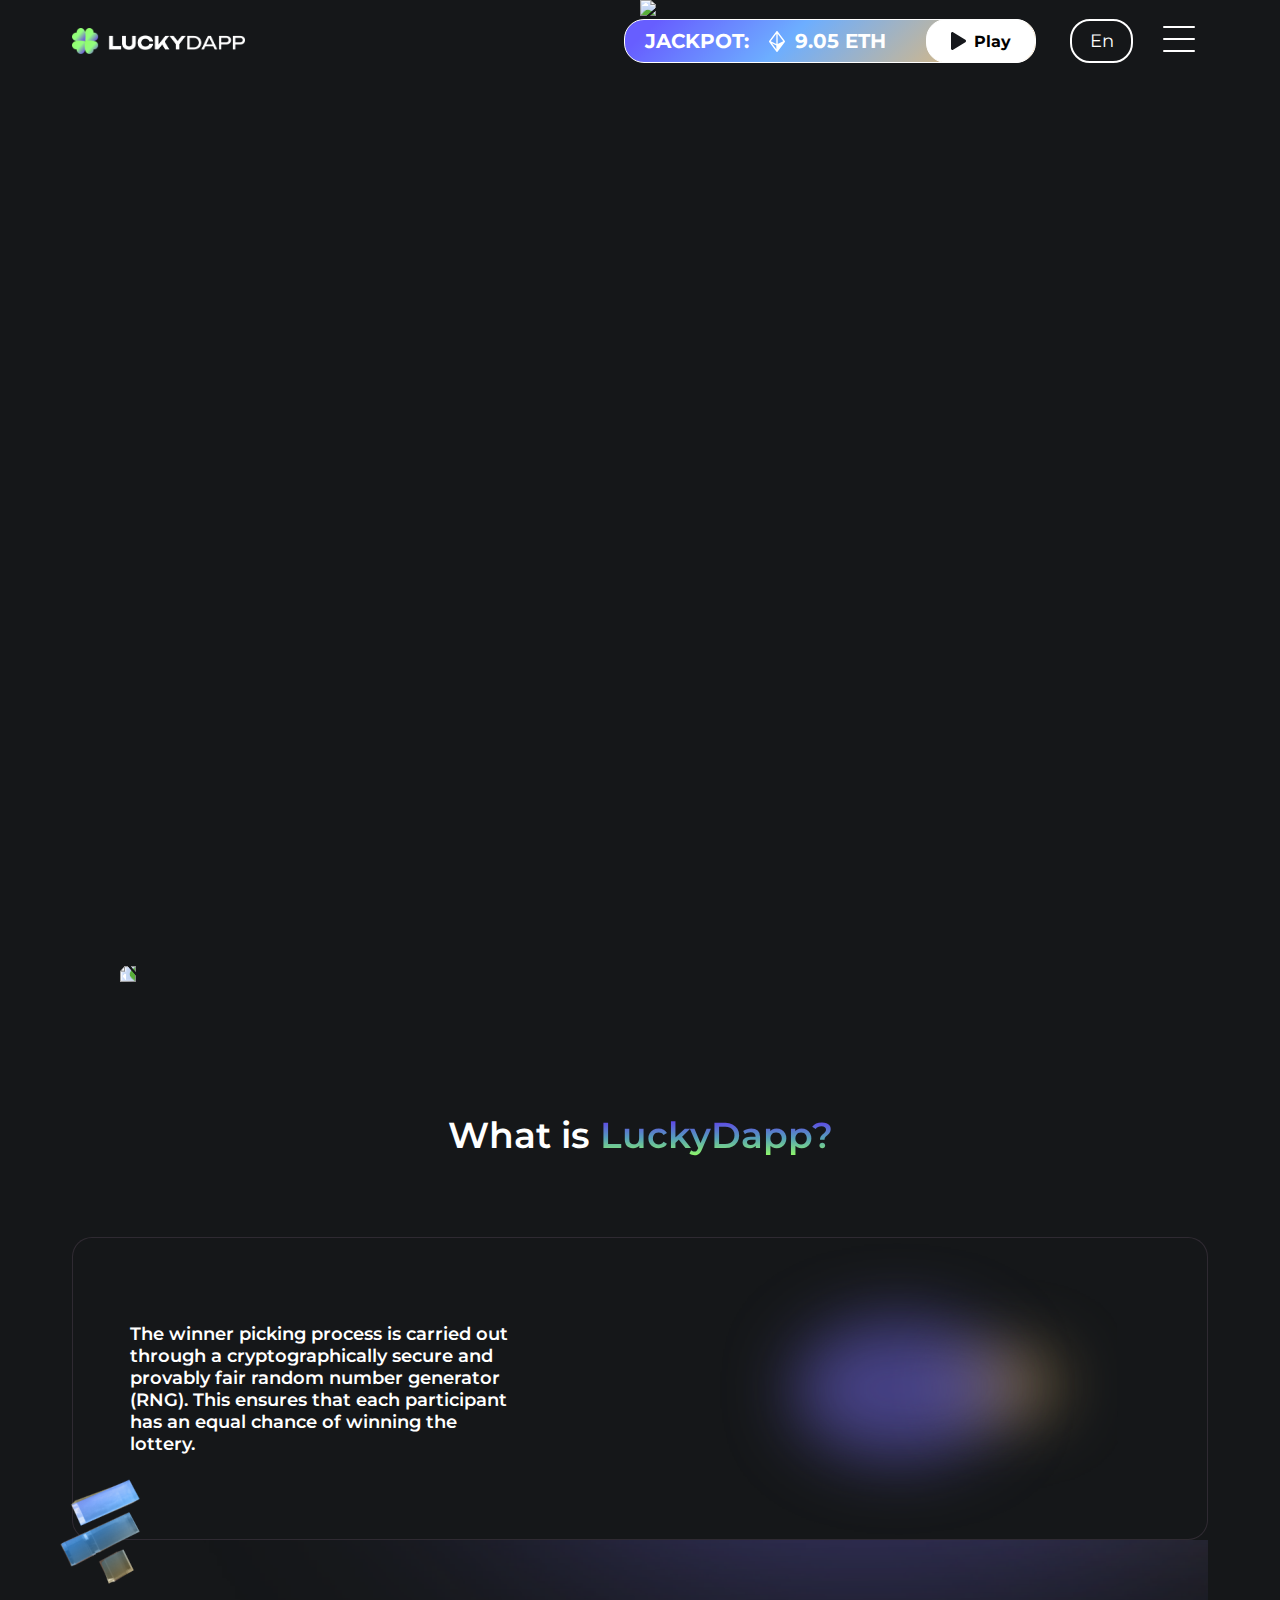
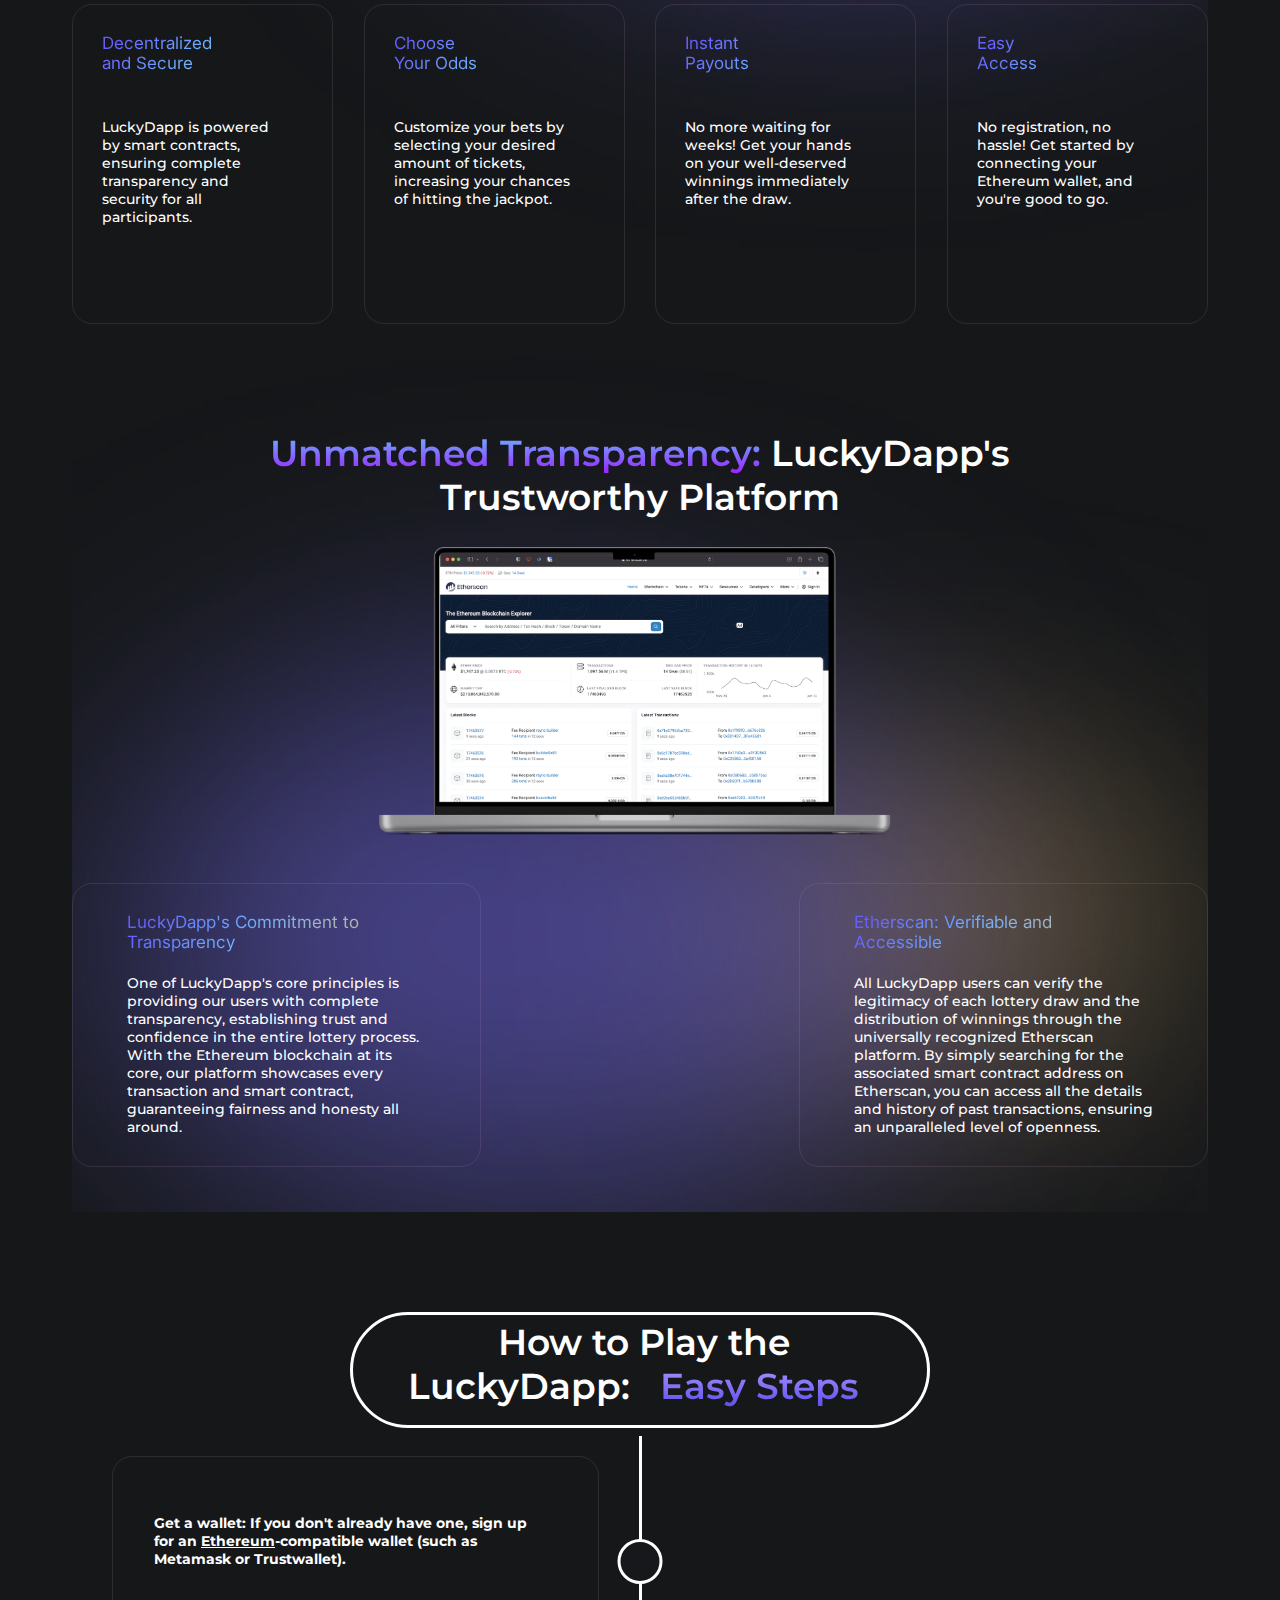
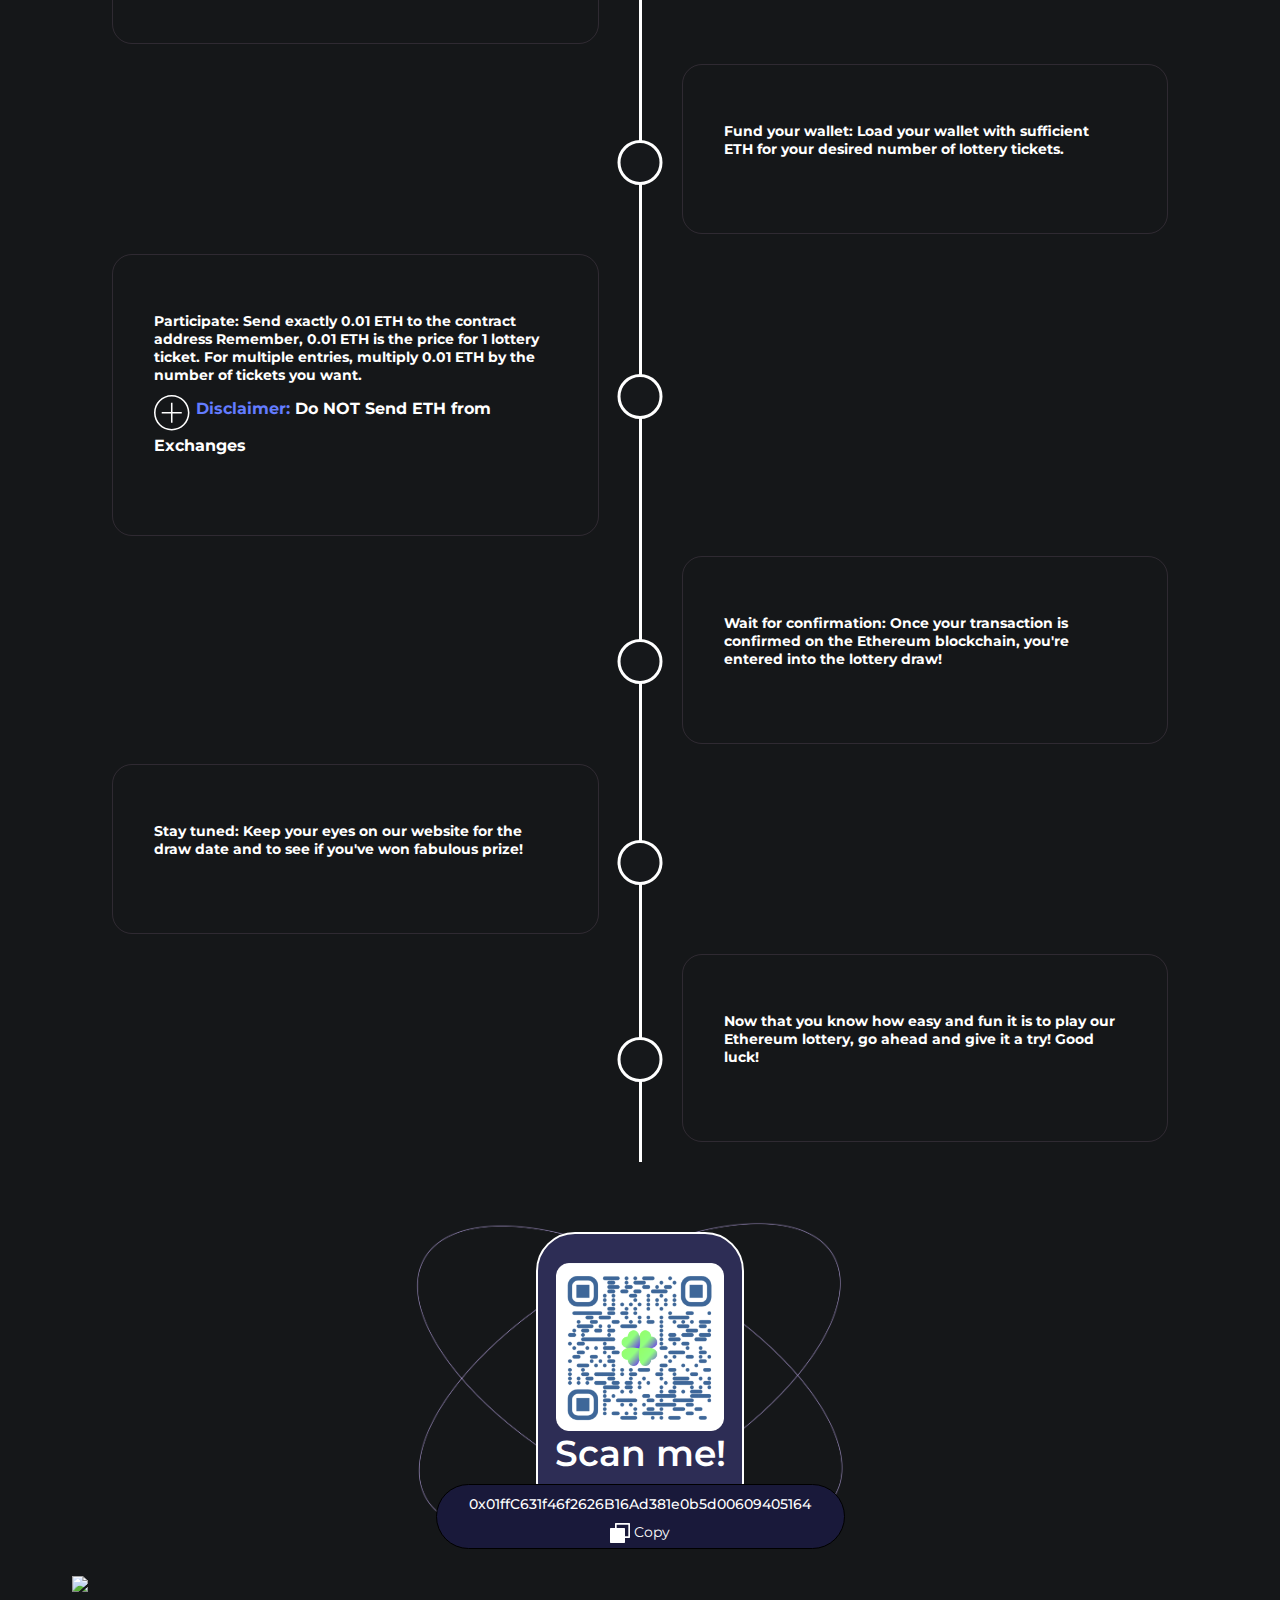
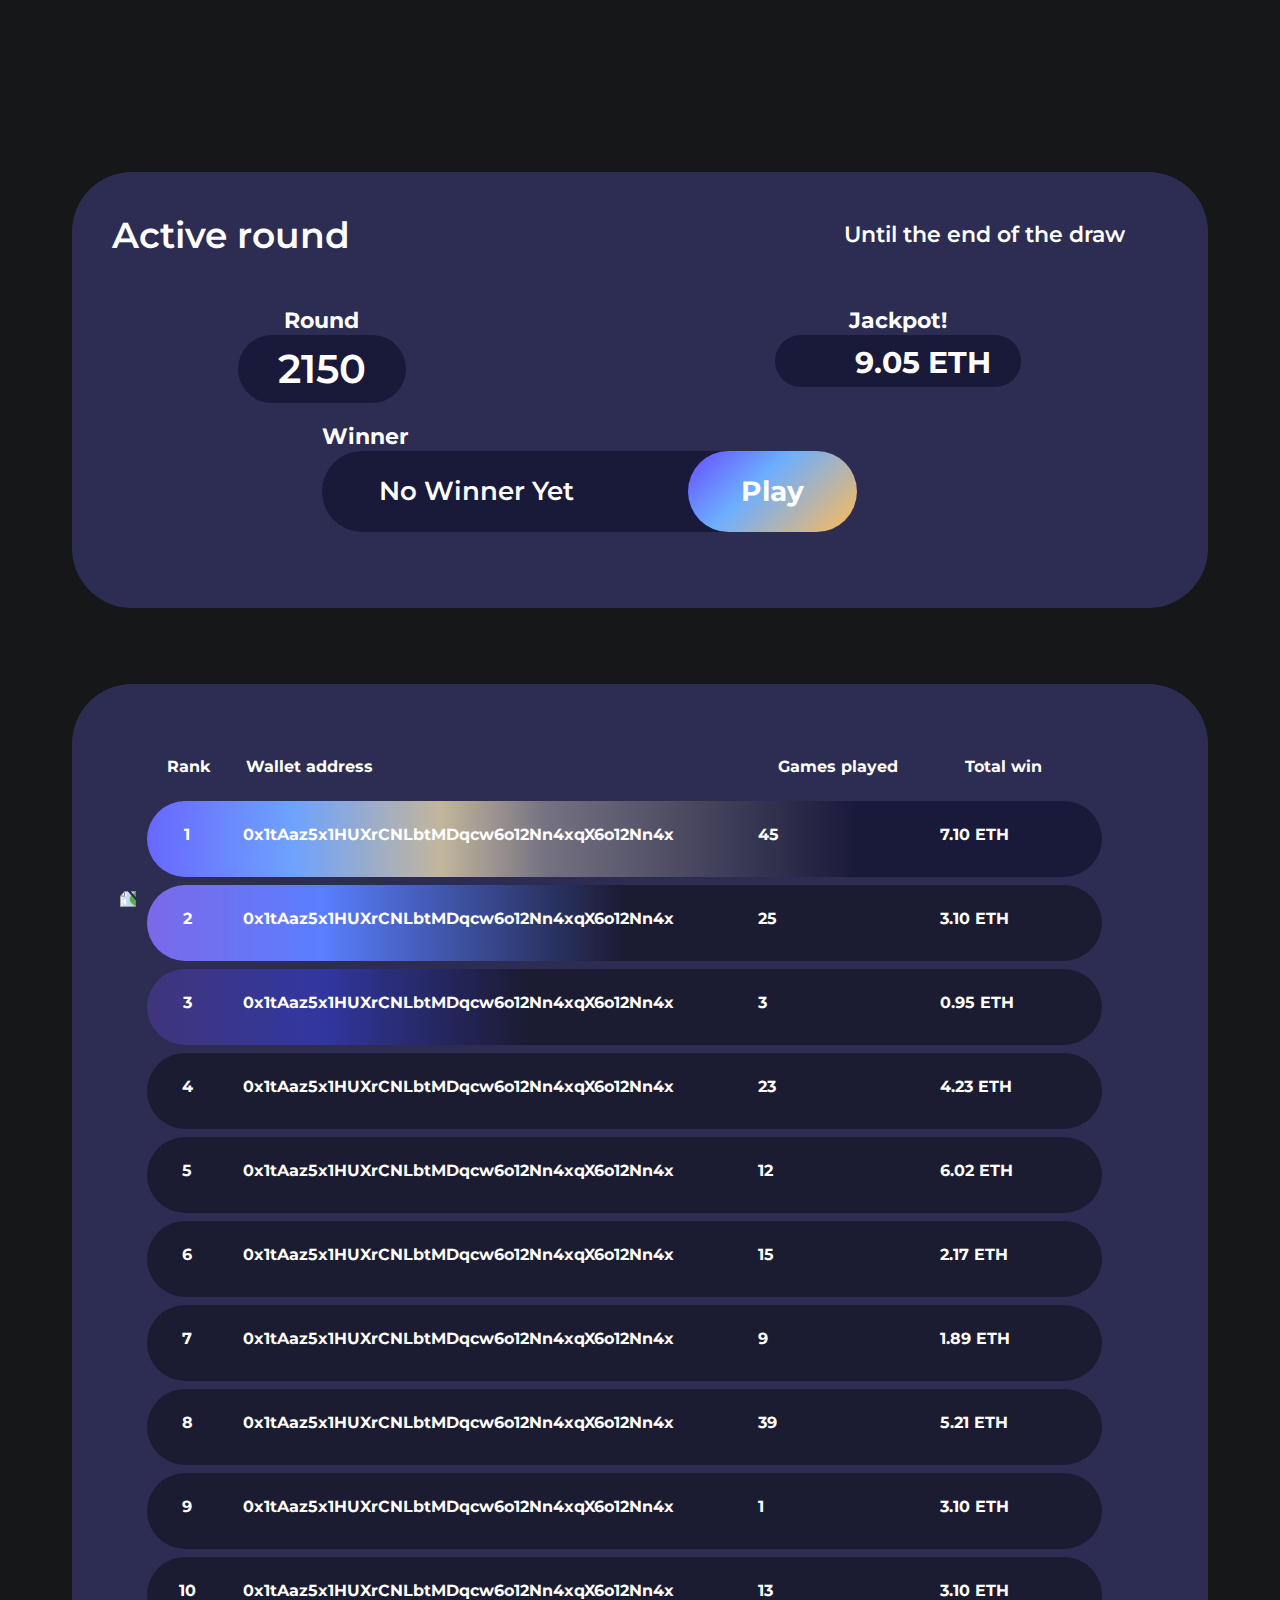
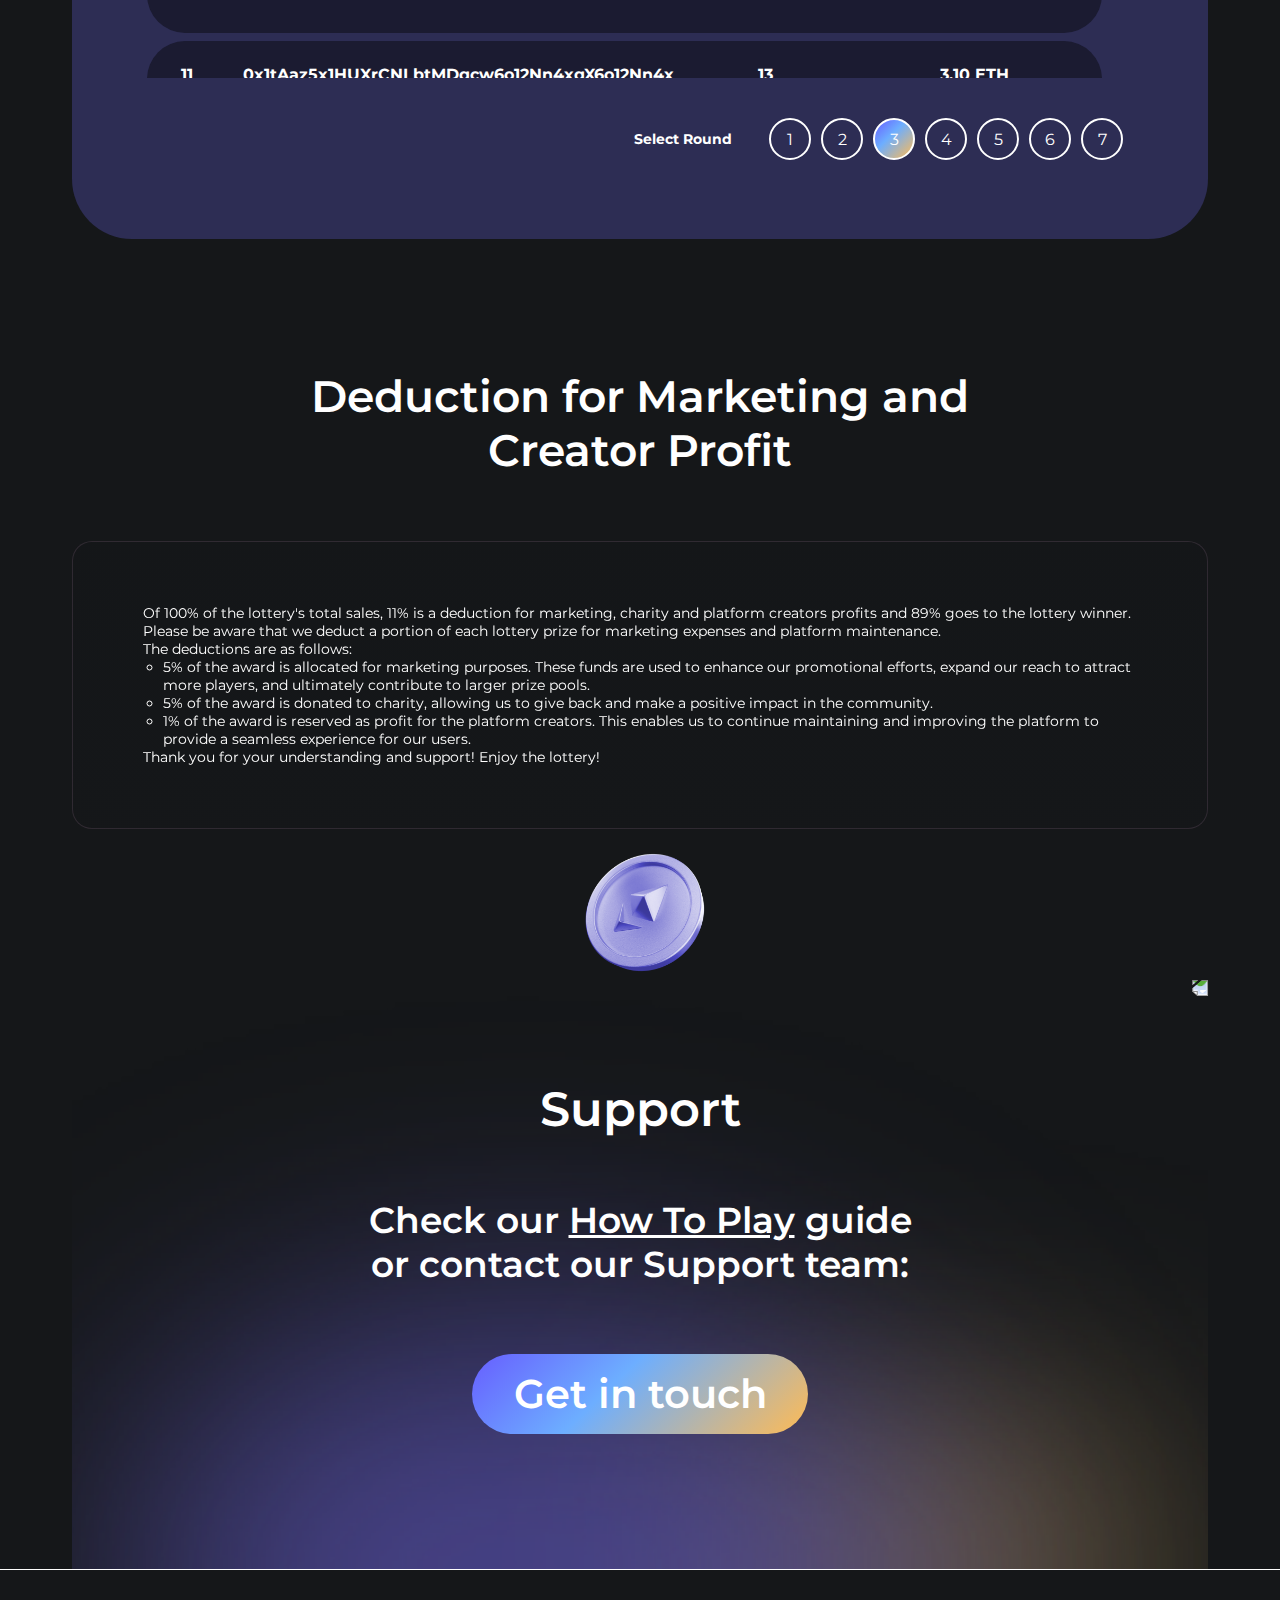
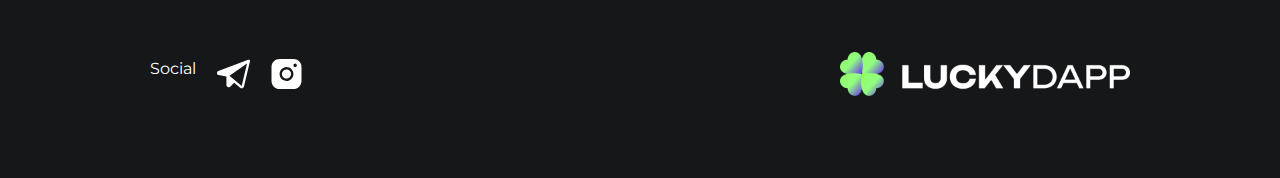
==== commit a321af39: "change links" ====
--- a/public/index.html
+++ b/public/index.html
@@ -38,7 +38,7 @@
       <div class="navbar-menu__links">
         <span class="navbar-menu__links-item"><a href="#about">What is</a></span>
         <span class="navbar-menu__links-item"><a href="#howto">How To Play</a></span>
-        <span class="navbar-menu__links-item"><a href="#play">Play now</a></span>
+        <span class="navbar-menu__links-item"><a href="#qr">Play now</a></span>
         <span class="navbar-menu__links-item"><a href="#support">Support</a></span>
       </div>
     </div>
@@ -49,7 +49,7 @@
         <span class="navbar-jackpot__item-price">9.05 ETH</span>
         <button
           class="navbar-jackpot__item-play"
-          onclick="javascript:window.open('https://t.me/luckydapp', '_blank')"
+          onclick="window.location.href='#qr'"
         >
           <img src="img/play-icon.svg"/>
           Play
@@ -80,7 +80,7 @@
       <ul class="menu">
         <li class="navbar-menu__links-item menu-item"><a href="#about">What is</a></li>
         <li class="navbar-menu__links-item menu-item"><a href="#howto">How To Play</a></li>
-        <li class="navbar-menu__links-item menu-item"><a href="#play">Play now</a></li>
+        <li class="navbar-menu__links-item menu-item"><a href="#qr">Play now</a></li>
         <li class="navbar-menu__links-item menu-item"><a href="#support">Support</a></li>
         <li class="navbar-menu__links-item menu-item">
           Social
@@ -97,7 +97,7 @@
     <span class="navbar-jackpot__item-price">9.05 ETH</span>
     <button
       class="navbar-jackpot__item-play"
-      onclick="javascript:window.open('https://t.me/luckydapp', '_blank')"
+      onclick="window.location.href='#qr'"
     >
       <img src="img/play-icon.svg"/>
       Play
@@ -145,7 +145,7 @@
           <div class="header-jackpot__play-btn">
             <span>1 ticket ≈ 20 $</span>
             <button
-              onclick="javascript:window.open('https://t.me/luckydapp', '_blank')"
+              onclick="window.location.href='#qr'"
               class="btn"
             >Play</button>
           </div>
@@ -324,10 +324,26 @@
           <div class="timeline__paragraph">Now that you know how easy and fun it is to play our Ethereum lottery, go ahead and give it a try! Good luck!</div>
         </div>
       </div>
-      <div class="qr-block">
+      <div
+        id="qr"
+        class="qr-block"
+      >
         <div class="qr-wrap">
           <img src="img/qr.png"/>
           <span>Scan me!</span>
+        </div>
+        <div class="code-wrap">
+          <span
+            class="code-number"
+            id="code-number"
+          >0x01ffC631f46f2626B16Ad381e0b5d00609405164</span>
+          <button
+            onclick="copyFunction()"
+            class="code-copy"
+          >
+            <img src="img/copy-icon.svg"/>
+            Copy
+          </button>
         </div>
       </div>
     </div>
@@ -367,7 +383,7 @@
             <div class="round-info__item-winner_info">
               <span>No Winner Yet</span>
               <button
-                onclick="javascript:window.open('https://t.me/luckydapp', '_blank')"
+                onclick="window.location.href='#qr'"
                 class="btn"
               >Play</button>
             </div>
@@ -669,5 +685,16 @@
       menu.classList.toggle('open-menu');
     });
   });
+
+  function copyFunction() {
+    let copyText = document.getElementById('code-number');
+    navigator.clipboard.writeText(copyText.innerText).then(() => {
+      console.log('Content copied to clipboard');
+      /* Resolved - text copied to clipboard successfully */
+    },() => {
+      console.error('Failed to copy');
+      /* Rejected - text failed to copy to the clipboard */
+    });
+  }
 </script>
 </html>
--- a/public/styles.css
+++ b/public/styles.css
@@ -1058,6 +1058,7 @@
   background-size: contain;
   max-width: 903px;
   padding: 118px 0;
+  position: relative;
 }
 
 .qr-wrap {
@@ -1087,6 +1088,32 @@
   line-height: 100px;
 }
 
+.code-wrap {
+  width: 471px;
+  border-radius: 100px;
+  border: 1px solid #000;
+  background: #19193A;
+  margin: 0 auto;
+  height: 81px;
+  display: flex;
+  flex-direction: column;
+  align-items: center;
+  justify-content: center;
+  position: absolute;
+  bottom: 13%;
+  left: 0;
+  right: 0;
+}
+
+.code-copy{
+  cursor: pointer;
+  z-index: 5;
+}
+
+.code-number {
+  padding-bottom: 10px;
+}
+
 .bg-circle__right {
   display: none;
 }
@@ -1162,13 +1189,13 @@
 
 @keyframes opacity1{
   0% {
-    opacity: 0;
+    opacity: 0.3;
   }
   50% {
-    opacity: 0.8;
+    opacity: 1;
   }
   100% {
-    opacity: 0;
+    opacity: 0.3;
   }
 }
 
@@ -1487,6 +1514,21 @@
   .qr-wrap span {
     font-size: 36px;
     line-height: normal;
+  }
+
+  .code-wrap {
+    width: 409px;
+    height: 65px;
+    color: #FFF;
+    font-size: 14px;
+    font-style: normal;
+    font-weight: 500;
+    line-height: 28px;
+    bottom: 10%;
+  }
+
+  .code-number {
+    padding-bottom: 5px;
   }
 
   .players {
@@ -1918,10 +1960,6 @@
     z-index: 6;
   }
 
-  /*.navbar-jackpot__item-mobile img{*/
-  /*  background: none;*/
-  /*}*/
-
   .navbar-jackpot__item-play {
     width: 67px;
     height: 36px;
@@ -2059,9 +2097,14 @@
   }
 
   .howto-bg {
-    width: 94%;
-    bottom: -5%;
-    animation: opacity1 4s ease infinite;
+    width: 100%;
+    bottom: 8%;
+    /*animation: none;*/
+    animation: opacity1 3s ease infinite;
+    left: 0;
+    right: 0;
+    margin-left: auto;
+    margin-right: auto;
   }
 
   .howto-header {
@@ -2102,6 +2145,12 @@
     background-position: center;
     z-index: 5;
     position: relative;
+  }
+
+  .code-wrap {
+    width: 315px;
+    height: 73px;
+    font-size: 12px;
   }
 
   .round-wrap {
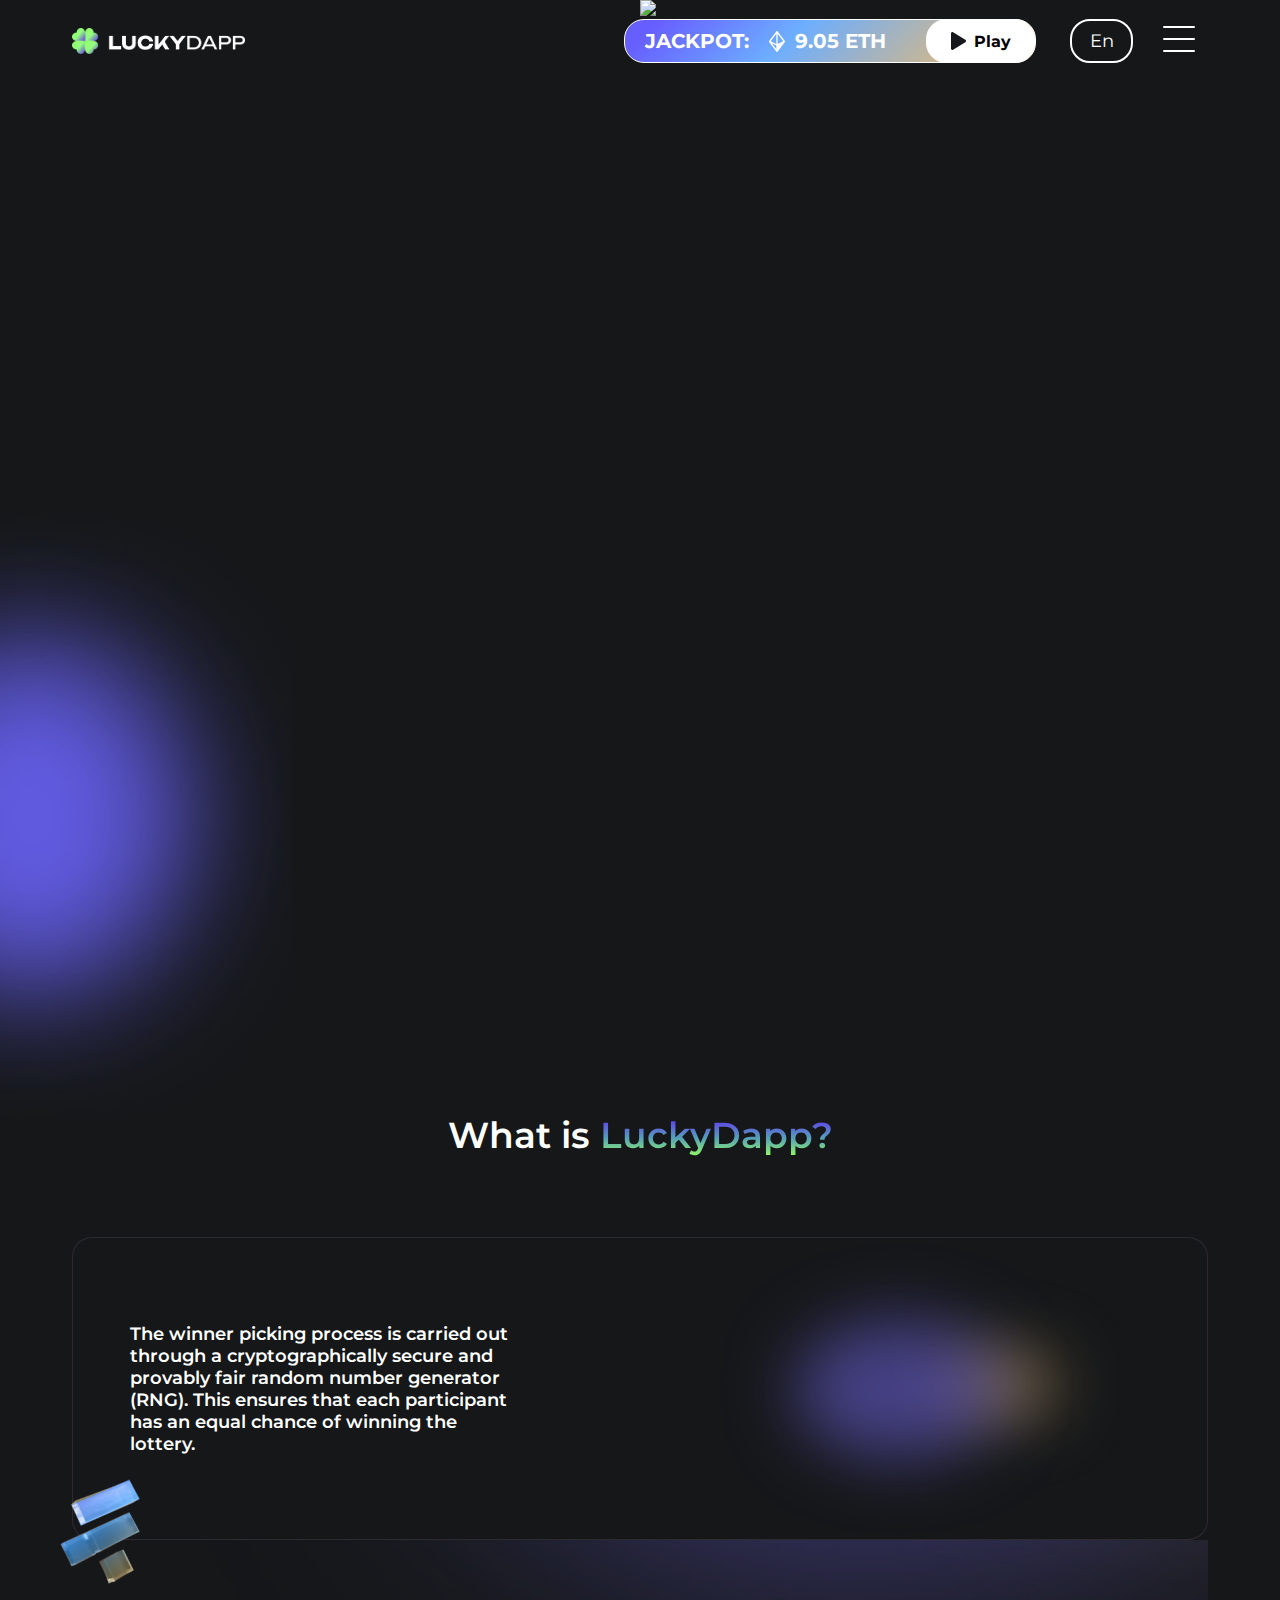
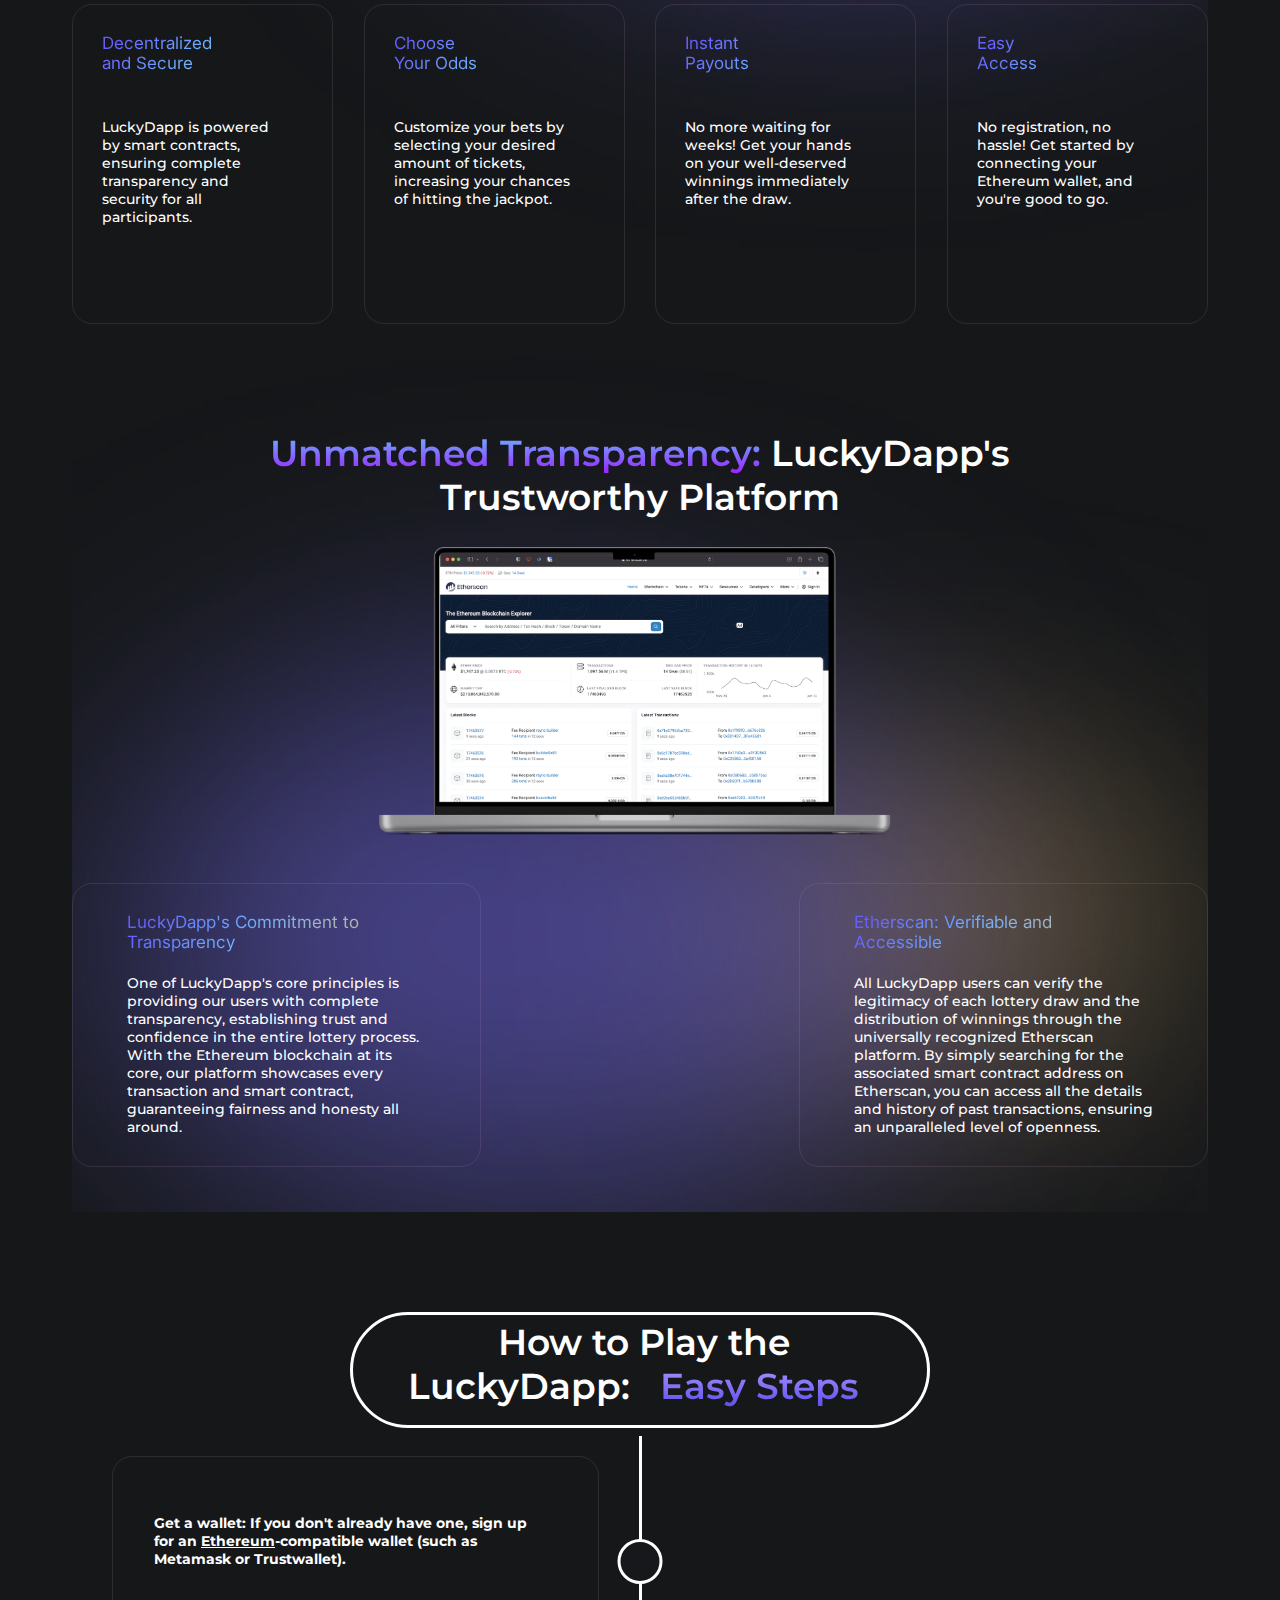
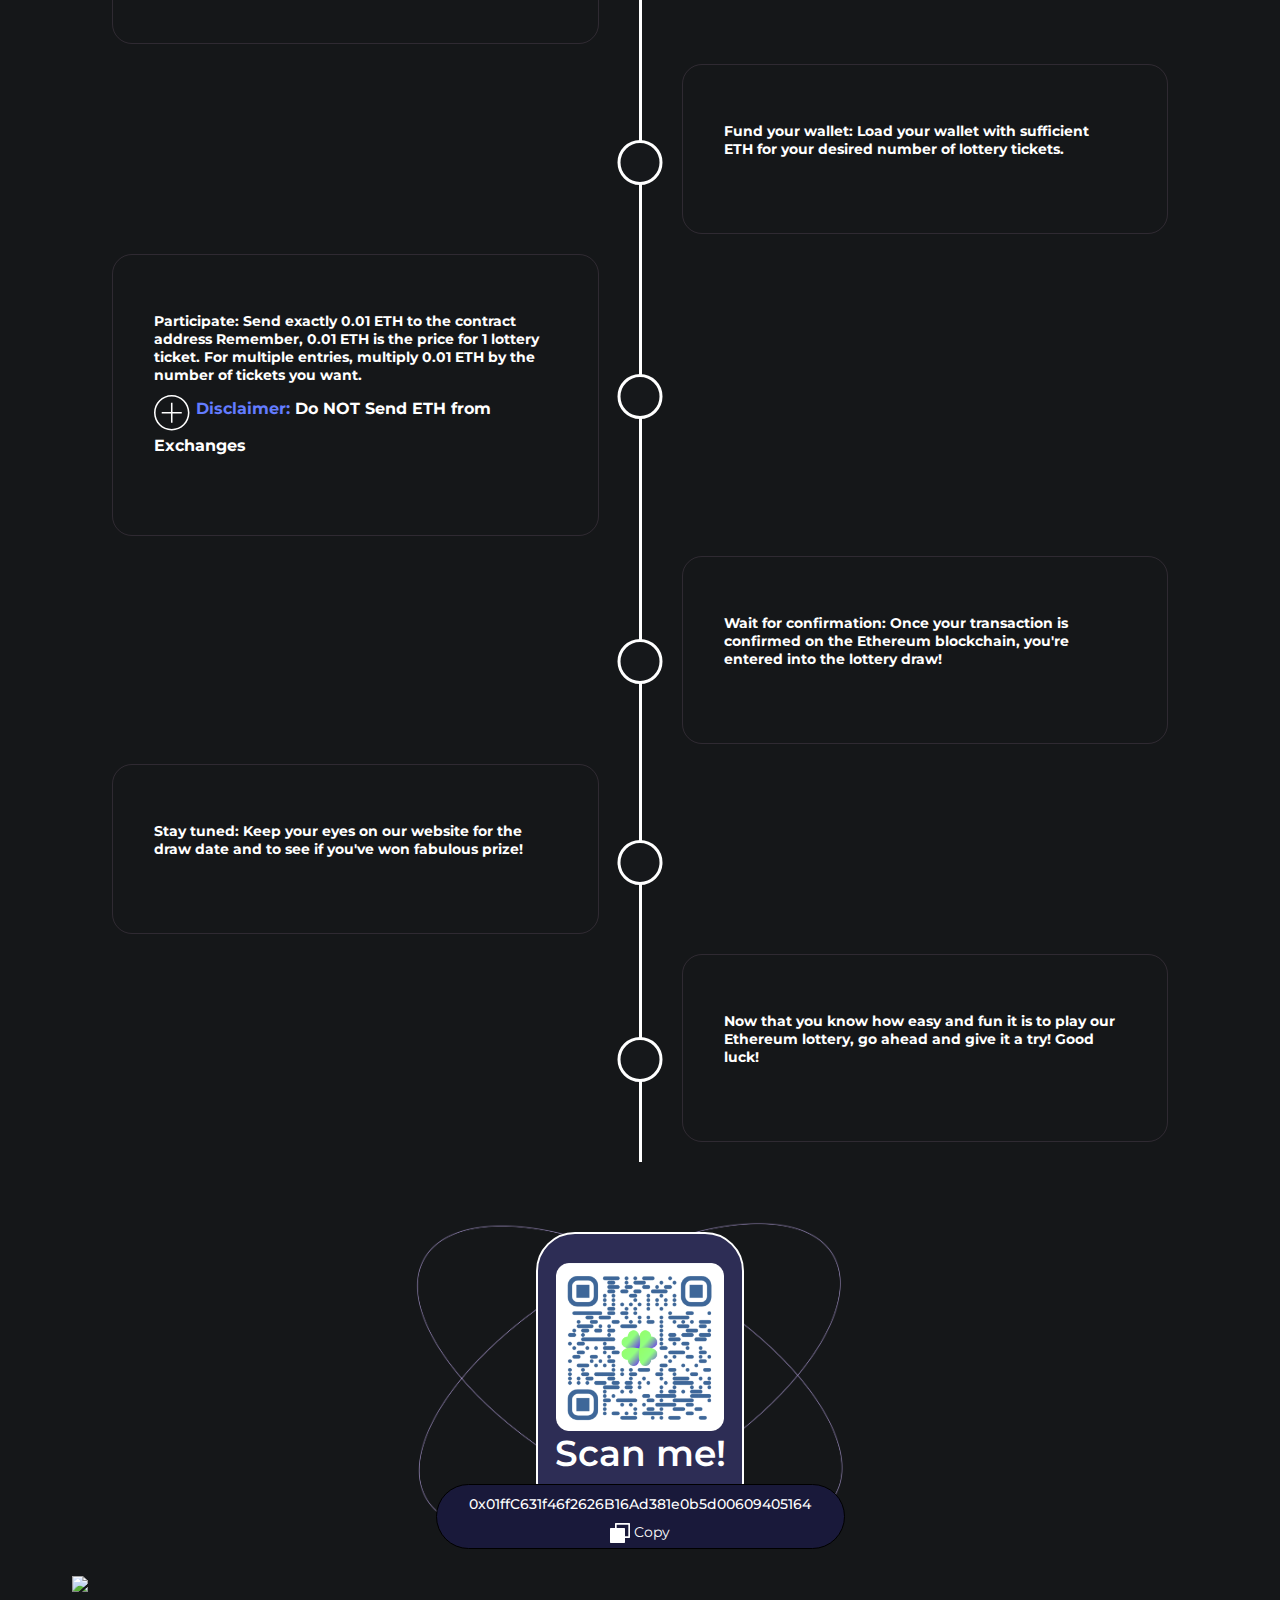
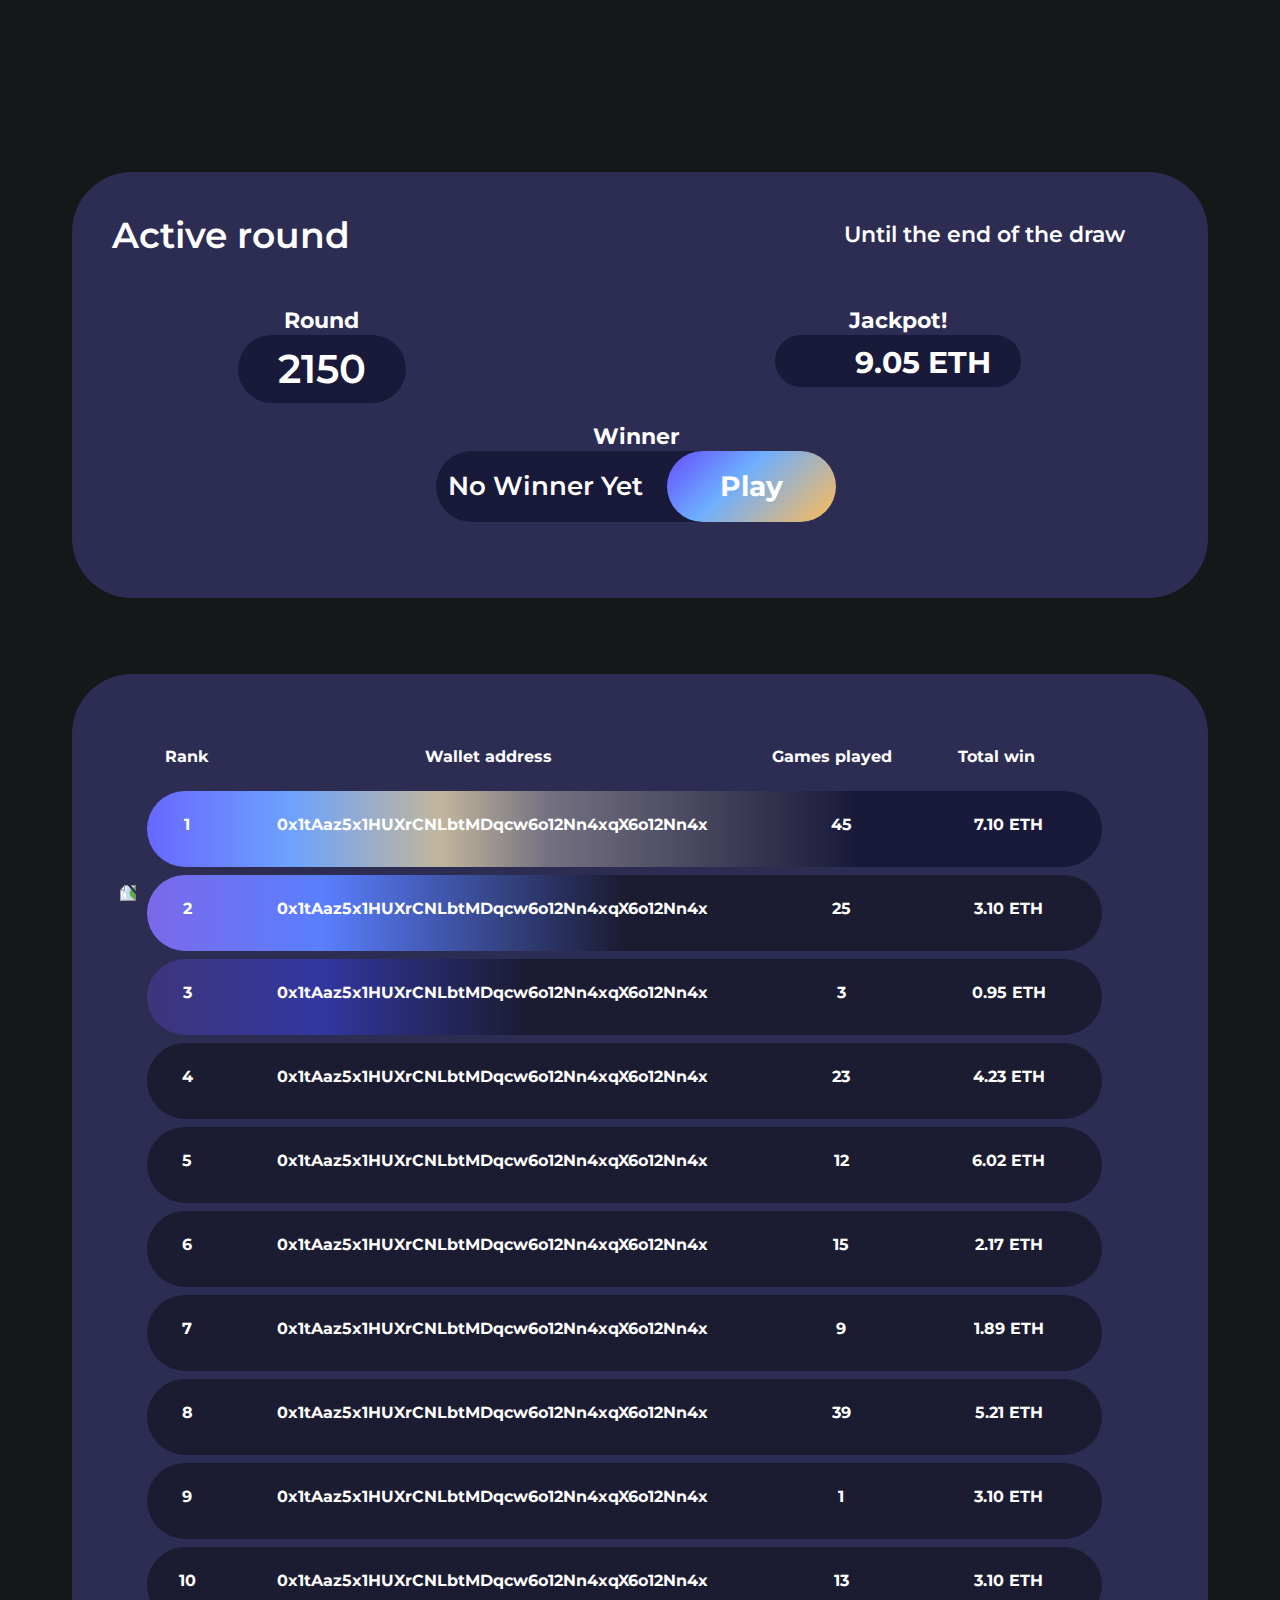
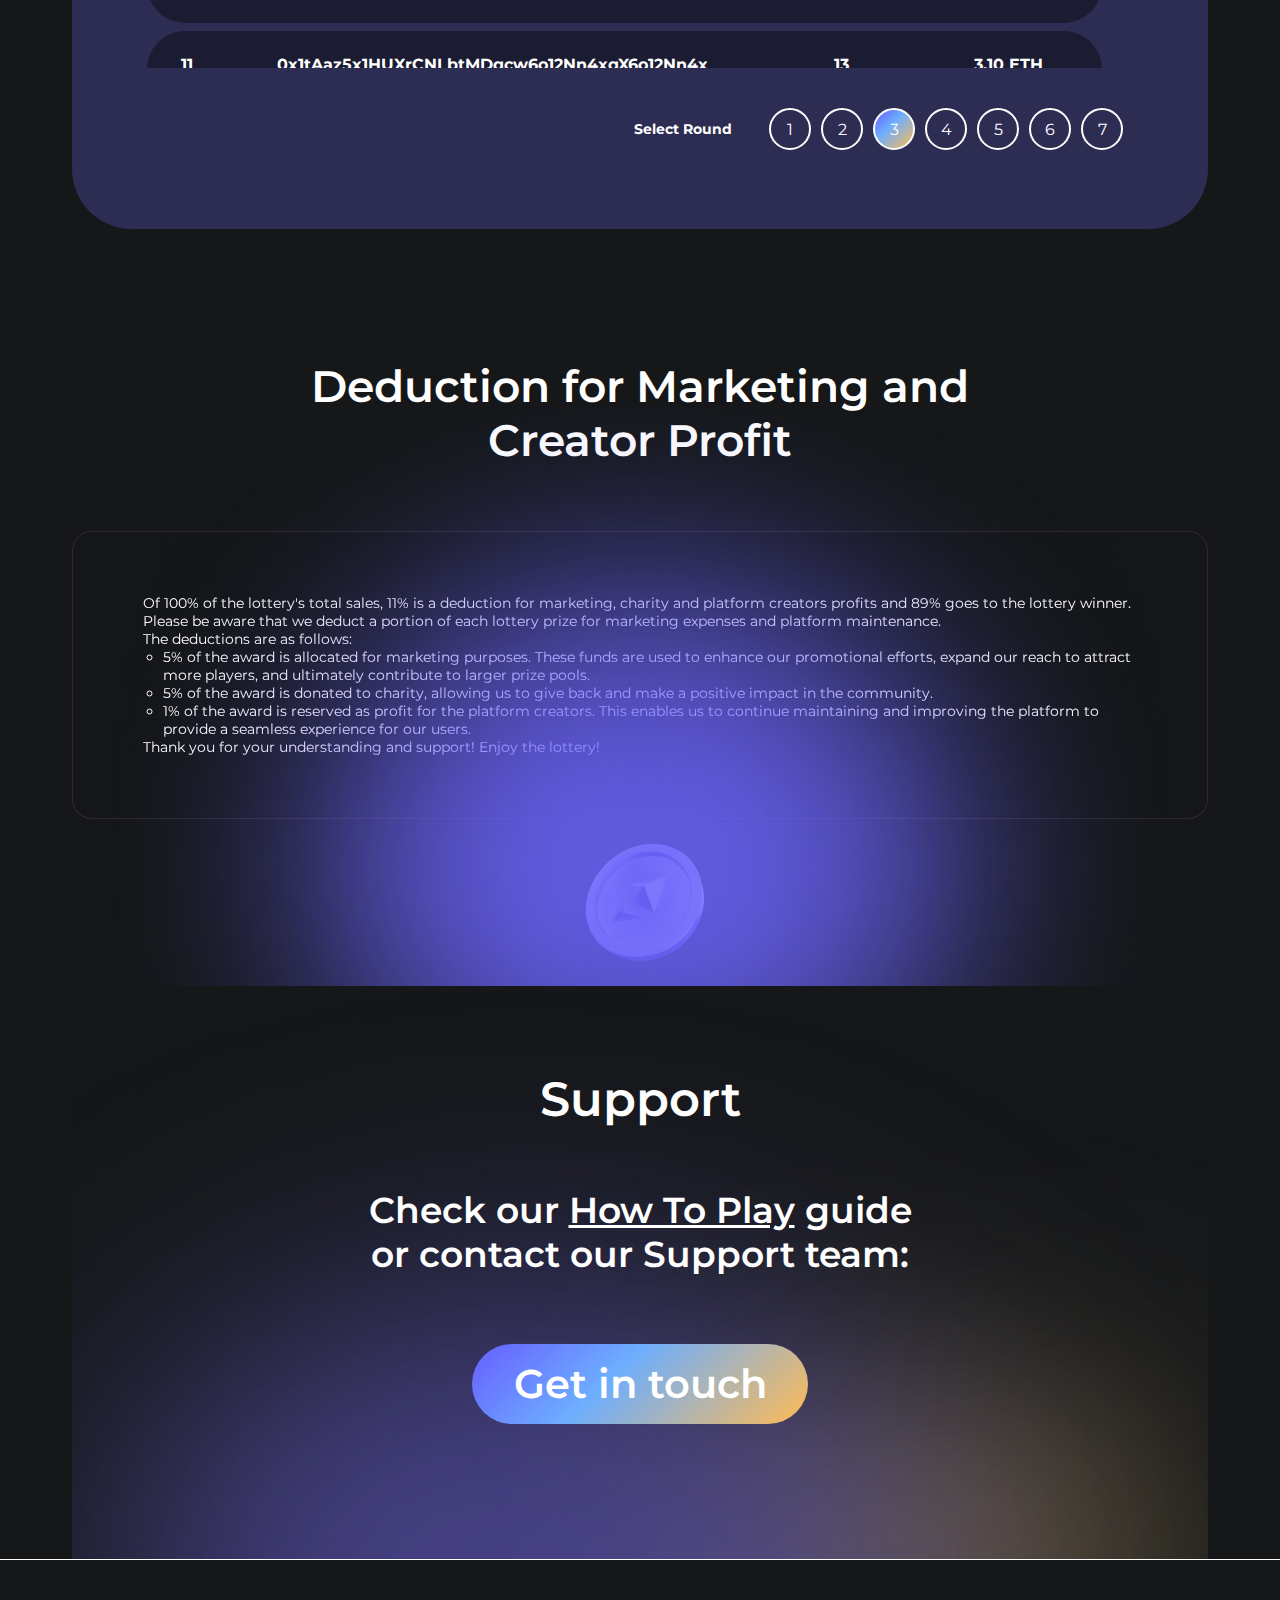
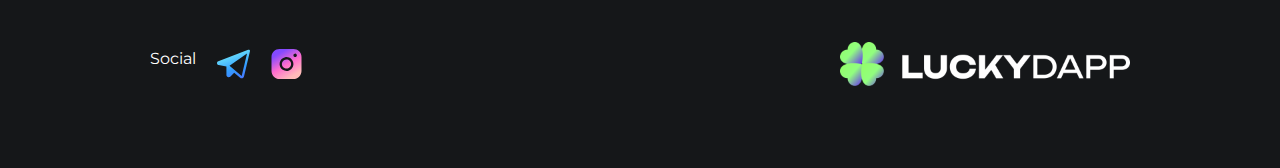
==== commit 8da26016: "new icons" ====
--- a/public/index.html
+++ b/public/index.html
@@ -19,7 +19,7 @@
   />
   <img
     class="bg-circle__left"
-    src="img/half-ellipse.png"
+    src="img/ellipse-down.png"
   />
   <img
     class="bg-circle__right"
@@ -84,8 +84,8 @@
         <li class="navbar-menu__links-item menu-item"><a href="#support">Support</a></li>
         <li class="navbar-menu__links-item menu-item">
           Social
-          <img src="img/telegram-black.svg" onclick="javascript:window.open('https://t.me/luckydapp', '_blank')"/>
-          <img src="img/inst-black.svg" onclick="javascript:window.open('https://instagram.com/lucky.dapp?igshid=MTIzZWMxMTBkOA==', '_blank')">
+          <img src="img/tel-color.svg" onclick="javascript:window.open('https://t.me/luckydapp', '_blank')"/>
+          <img src="img/inst-color.svg" onclick="javascript:window.open('https://instagram.com/lucky.dapp?igshid=MTIzZWMxMTBkOA==', '_blank')">
         </li>
       </ul>
       </div>
@@ -110,7 +110,7 @@
 <!--        <div class="header-title__img">-->
           <img
             class="header-title__img"
-            src="img/bitcoin-1.png"
+            src="img/etherium2.png"
           />
 <!--        </div>-->
       </div>
@@ -558,7 +558,7 @@
     <div class="deduction">
       <img
         class="deduction-bg"
-        src="img/half-ellipse.png"
+        src="img/ellipse-down.png"
       />
       <div class="deduction-title">Deduction for Marketing and Creator Profit</div>
       <div class="deduction-content__wrap">
@@ -592,8 +592,8 @@
     <div class="footer-content">
       <div class="footer-content__social">
         <span>Social</span>
-        <img src="img/telegram.svg" onclick="javascript:window.open('https://t.me/luckydapp', '_blank')"/>
-        <img src="img/inst.svg" onclick="javascript:window.open('https://instagram.com/lucky.dapp?igshid=MTIzZWMxMTBkOA==', '_blank')">
+        <img src="img/tel-color.svg" onclick="javascript:window.open('https://t.me/luckydapp', '_blank')"/>
+        <img src="img/inst-color.svg" onclick="javascript:window.open('https://instagram.com/lucky.dapp?igshid=MTIzZWMxMTBkOA==', '_blank')">
       </div>
       <div class="footer-content__logo">
         <img src="img/logo.png"/>
@@ -615,7 +615,7 @@
   let animationBitcoinHeader = bodymovin.loadAnimation({
     // animationData: { /* ... */ },
     container: document.getElementById('header-jackpot__animation'), // required
-    path: 'animation/animation.json', // required
+    path: 'animation/coin.json', // required
     renderer: 'svg', // required
     loop: true, // optional
     autoplay: true, // optional
@@ -624,7 +624,7 @@
   let animationBitcoin = bodymovin.loadAnimation({
     // animationData: { /* ... */ },
     container: document.getElementById('round-info__animation'), // required
-    path: 'animation/animation.json', // required
+    path: 'animation/coin.json', // required
     renderer: 'svg', // required
     loop: true, // optional
     autoplay: true, // optional
--- a/public/styles.css
+++ b/public/styles.css
@@ -33,7 +33,7 @@
   width: 50%;
   animation: opacity 4s ease infinite;
   z-index: 1;
-  transform: rotate(270deg);
+  transform: rotate(90deg);
 }
 
 .bg-circle__left-middle {
@@ -757,6 +757,7 @@
   display: flex;
   flex-direction: column;
   flex-basis: 40%;
+  align-items: center;
 }
 
 .round-info__item-winner_info {
@@ -816,7 +817,7 @@
 
 .players-table {
   margin: auto;
-  padding: 49px 75px 0 75px;
+  padding: 49px 119px 0 75px;
 }
 
 .players-table__body {
@@ -832,11 +833,19 @@
 }
 
 .col-2 {
-  flex-basis: 49%;
-}
-
-.col-1, .col-3, .col-4 {
-  flex-basis: 17%;
+  width: 56%;
+}
+
+.col-1 {
+  width: 9%;
+}
+
+.col-3 {
+  width: 19%;
+}
+
+.col-4 {
+  width: 16%;
 }
 
 .players-table__header-item, .players-table__body-item {
@@ -845,7 +854,7 @@
   font-style: normal;
   font-weight: 700;
   line-height: 28px;
-  padding-right: 20px;
+  text-align: center;
 }
 
 .players-table__body-row {
@@ -858,7 +867,6 @@
 
 .players-table__body-item {
   margin-bottom: 8px;
-  padding-right: 20px;
 }
 
 .players-table__footer-pagination-wrap {
@@ -866,10 +874,6 @@
 }
 .players-table__rank {
   text-align: center;
-}
-
-.players-table__header {
-  position: sticky;
 }
 
 .first-row {
@@ -918,11 +922,11 @@
 .deduction-bg {
   position: absolute;
   bottom: 0;
-  left: 5%;
-  width: 95%;
+  left: 0;
+  width: 100%;
   animation: opacity 4s ease infinite;
   z-index: 1;
-  transform: rotate(180deg);
+  /*transform: rotate(180deg);*/
 }
 
 .deduction-title {
@@ -1180,7 +1184,7 @@
     opacity: 0;
   }
   50% {
-    opacity: 0.5;
+    opacity: 0.4;
   }
   100% {
     opacity: 0;
@@ -1224,7 +1228,7 @@
   opacity: 1;
 }
 
-@media screen and (max-width: 1600px) {
+@media screen and (max-width: 1700px) {
   .body {
     padding: 0 116px;
   }
@@ -1252,6 +1256,34 @@
 
   .round-info__item-winner {
     flex-basis: 30%;
+  }
+}
+
+@media screen and (max-width: 1400px) {
+  .players-table__header-item, .players-table__body-item {
+    font-size: 16px;
+    padding-right: 15px;
+  }
+
+  .players-table__body-row {
+    padding: 20px 0;
+  }
+
+  .round-info__item-winner_info {
+    width: 400px;
+    height: 71px;
+  }
+
+  .round-info__item-winner_info span {
+    font-size: 35px;
+  }
+
+  .round-info__item-jackpot-info span {
+    font-size: 46px;
+  }
+
+  .round-info__item-round_number {
+    padding: 20px 80px 20px 48px;
   }
 }
 
@@ -1362,6 +1394,8 @@
 
   .menu-item img {
     padding: 9px;
+    width: 46px;
+    height: 46px;
   }
 
   .header-text {
@@ -1583,16 +1617,7 @@
     font-size: 26px;
   }
 
-  .players-table__header-item, .players-table__body-item {
-    font-size: 16px;
-    padding-right: 15px;
-  }
-
   .players-table li {
-    padding: 20px 0;
-  }
-
-  .players-table__body-row {
     padding: 20px 0;
   }
 
@@ -2019,7 +2044,7 @@
   }
 
   .whatis {
-    padding: 105px 20px 0 20px;
+    padding: 51px 20px 0 20px;
   }
 
   .whatis-header {
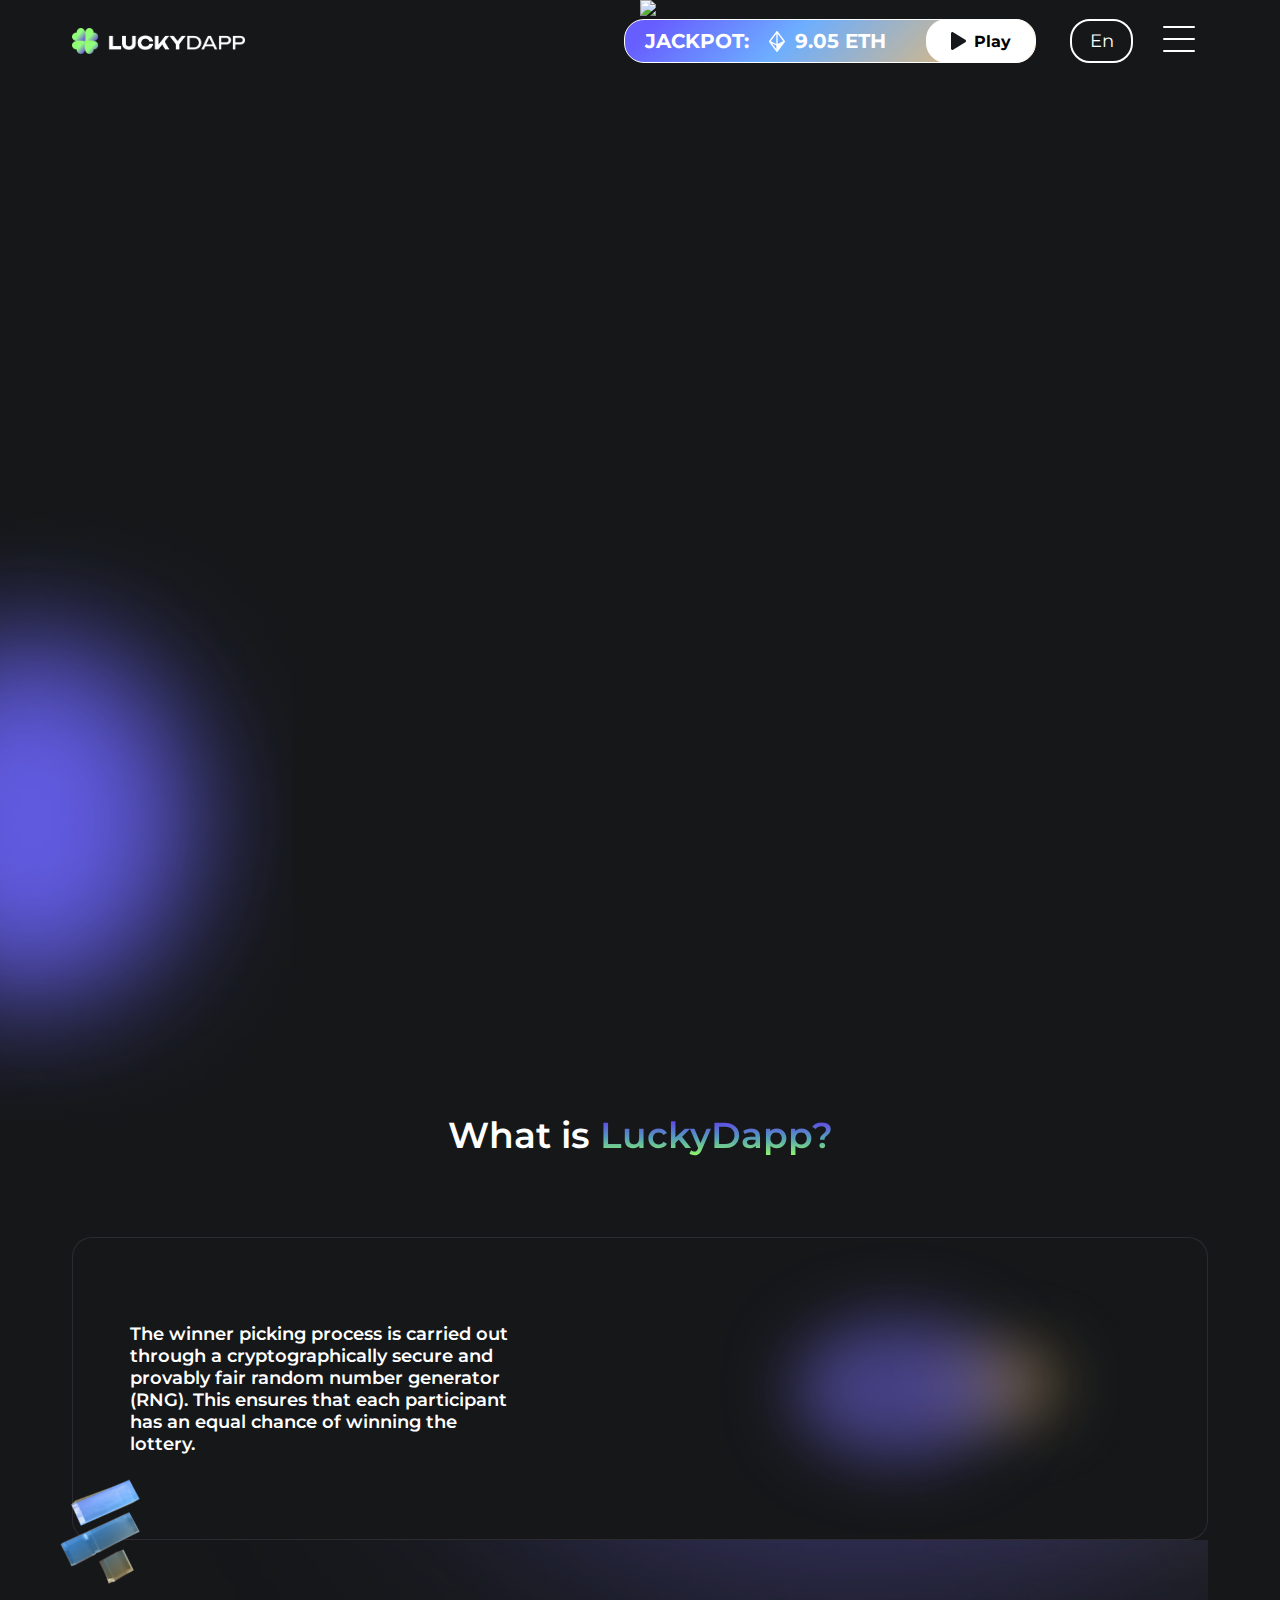
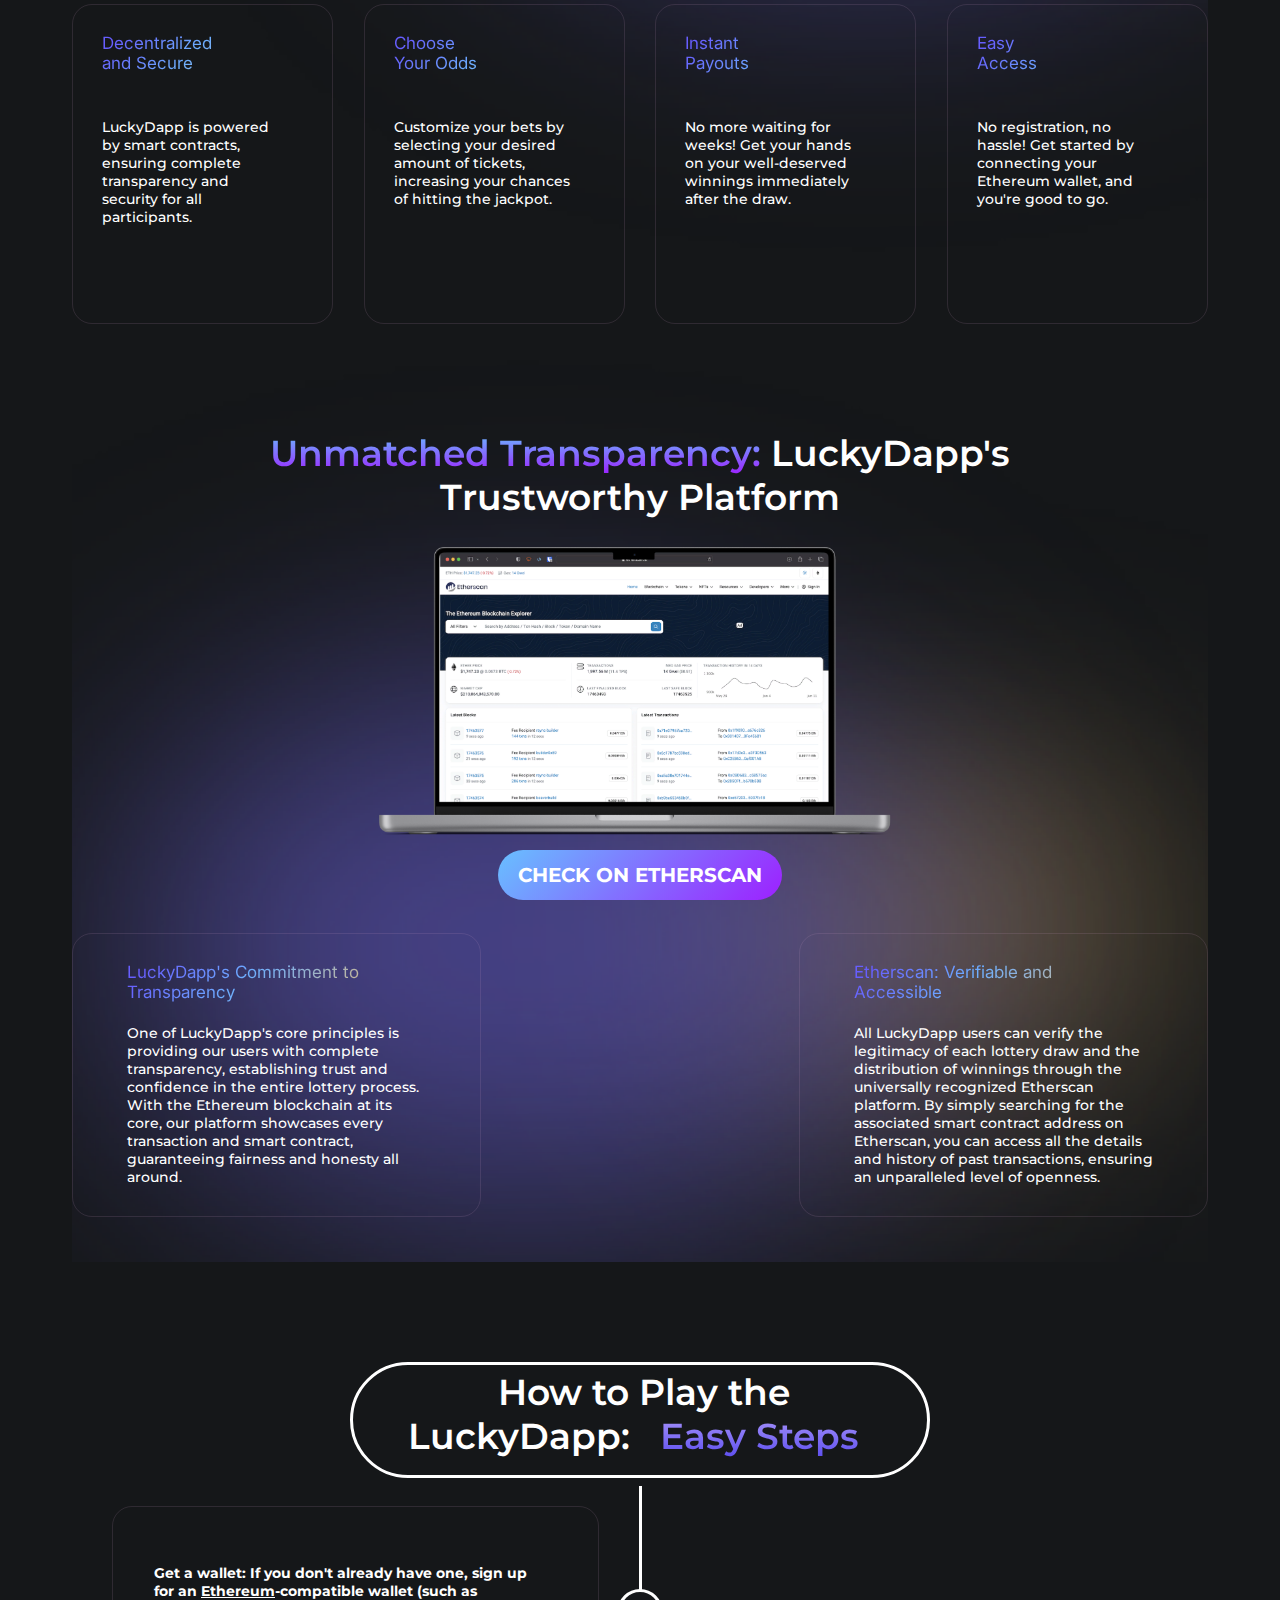
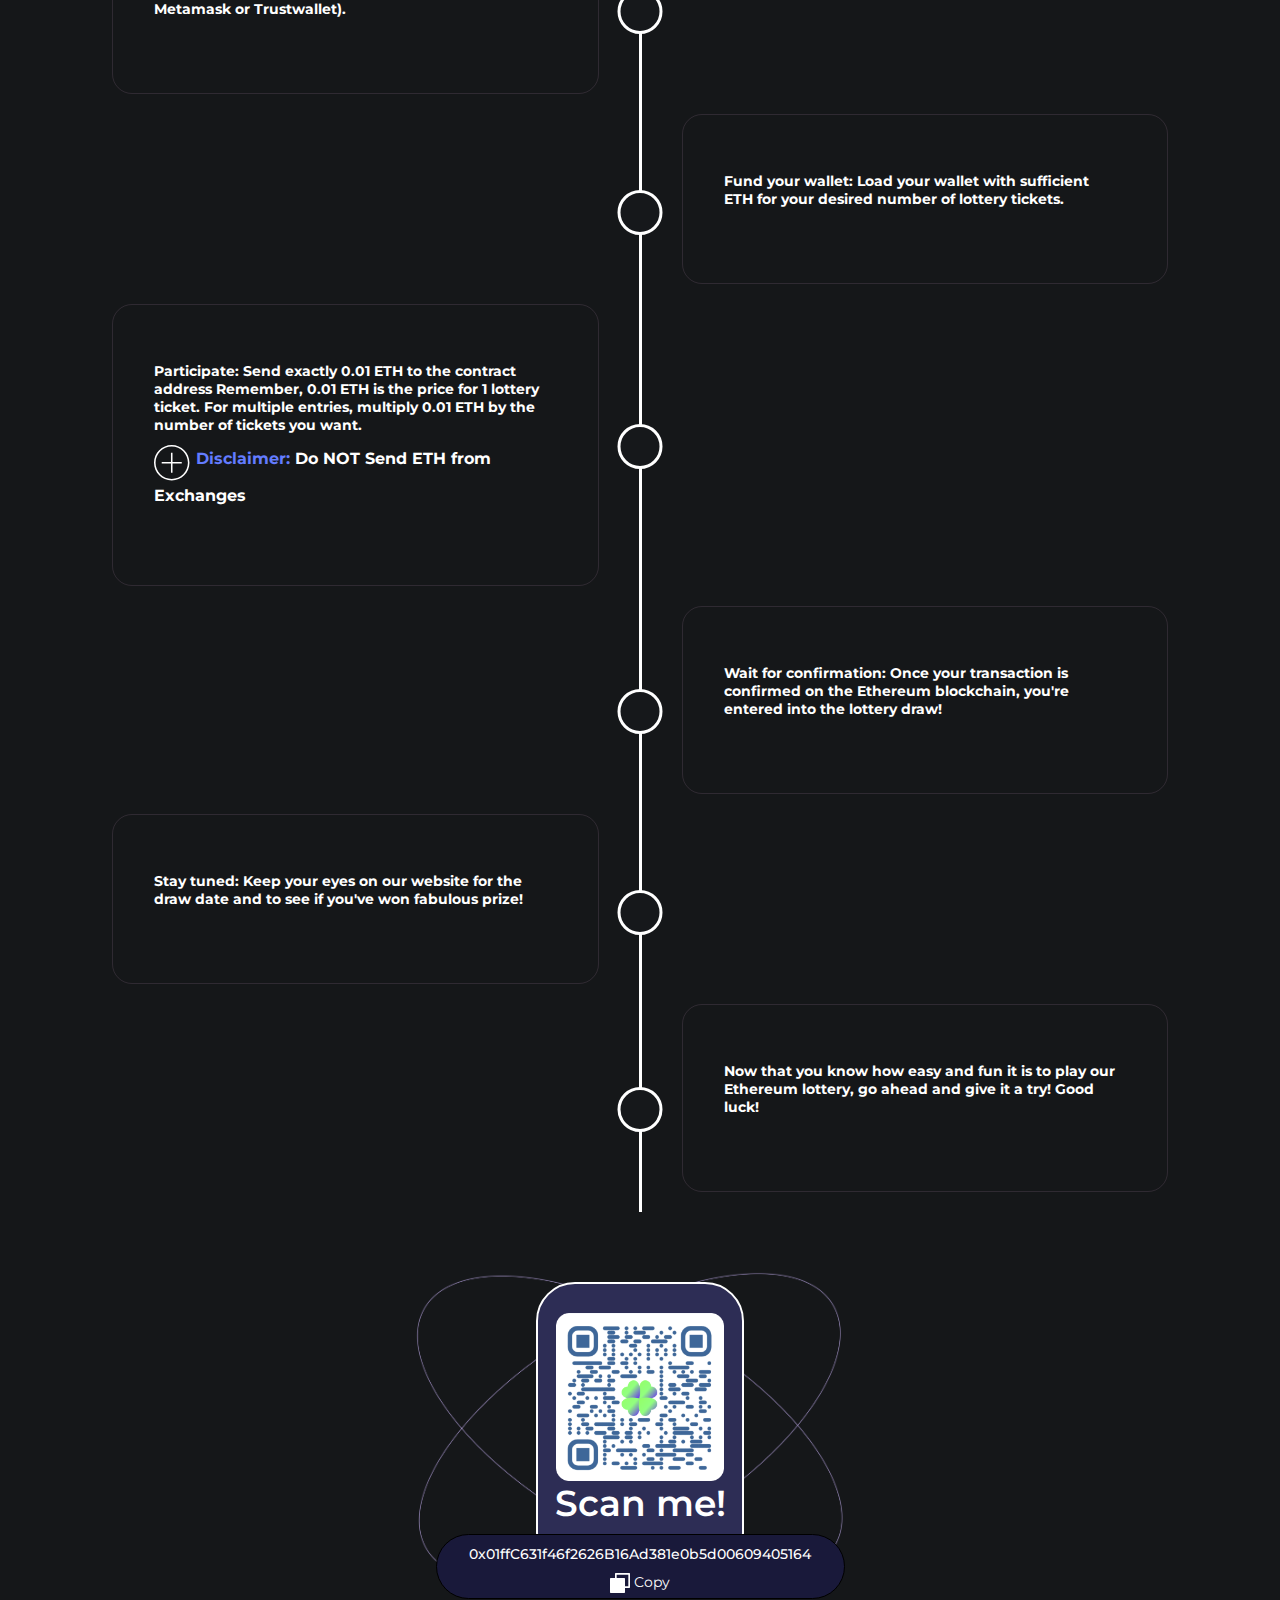
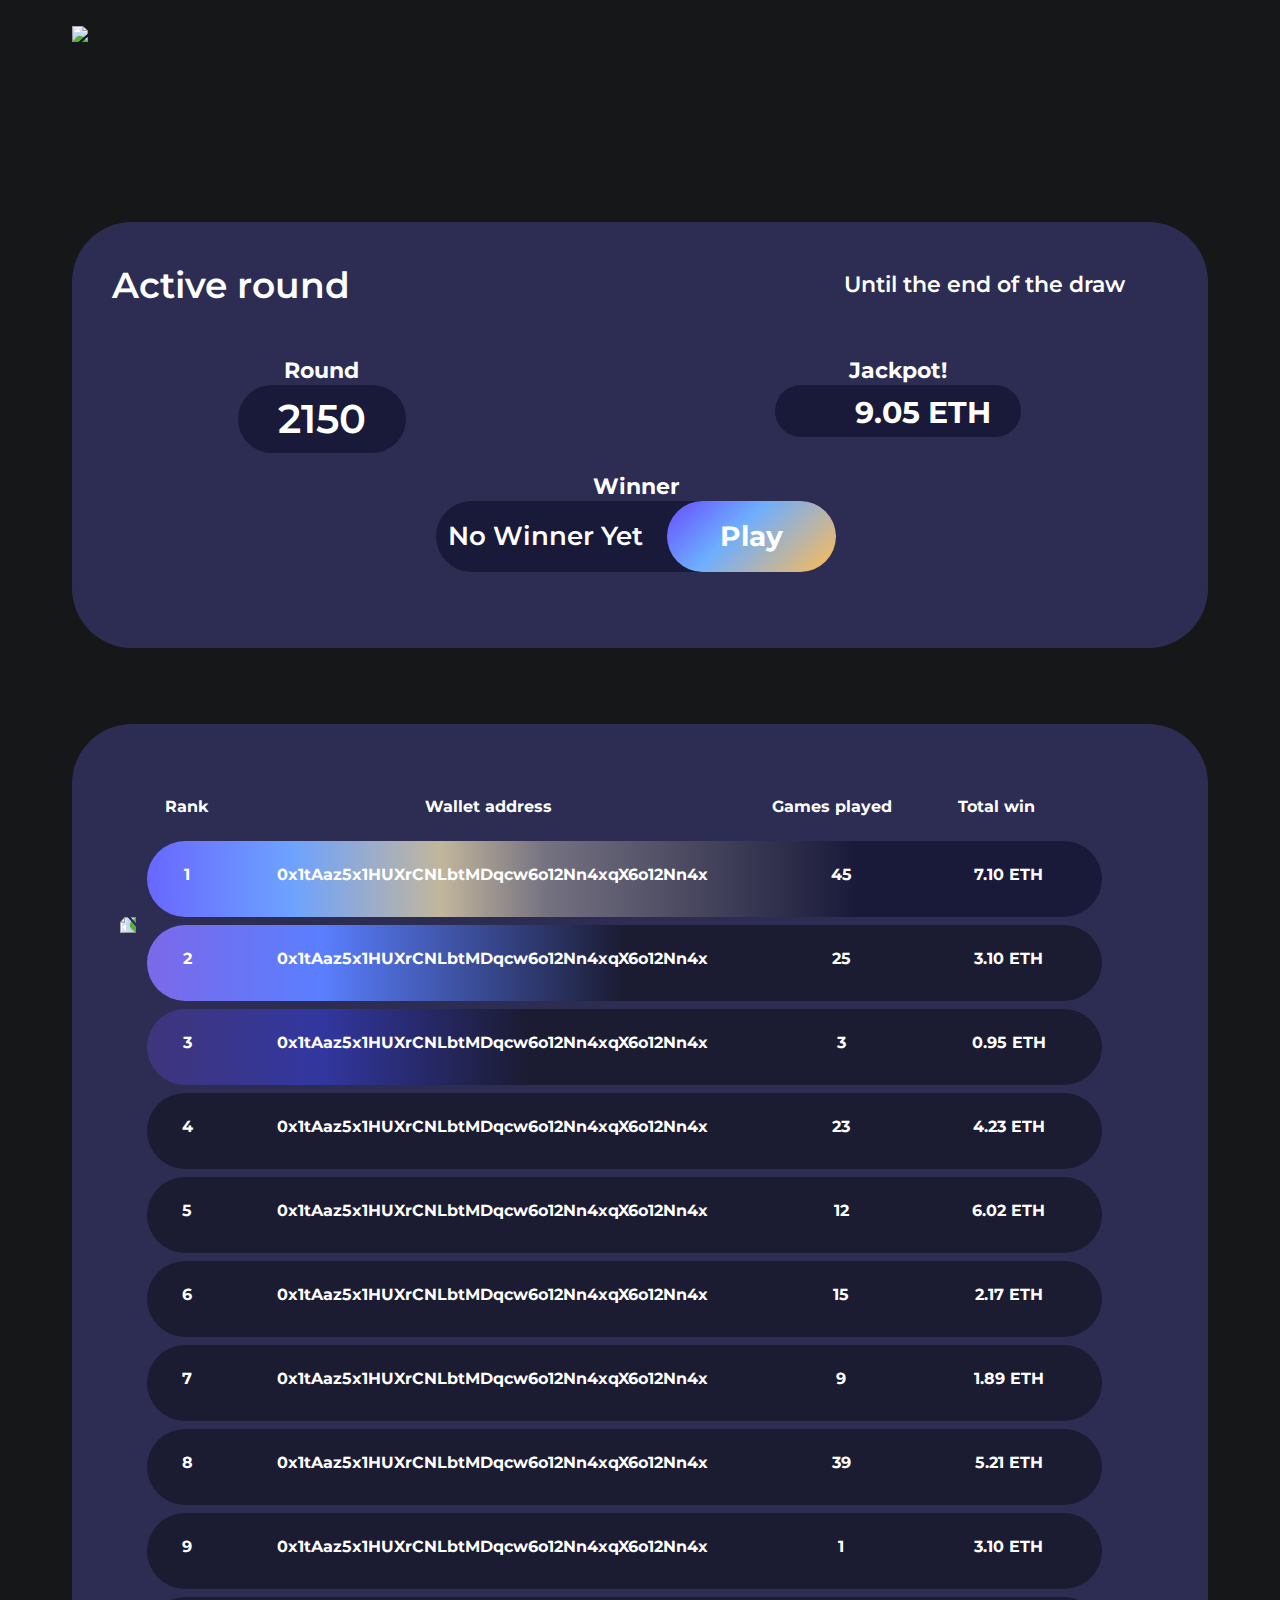
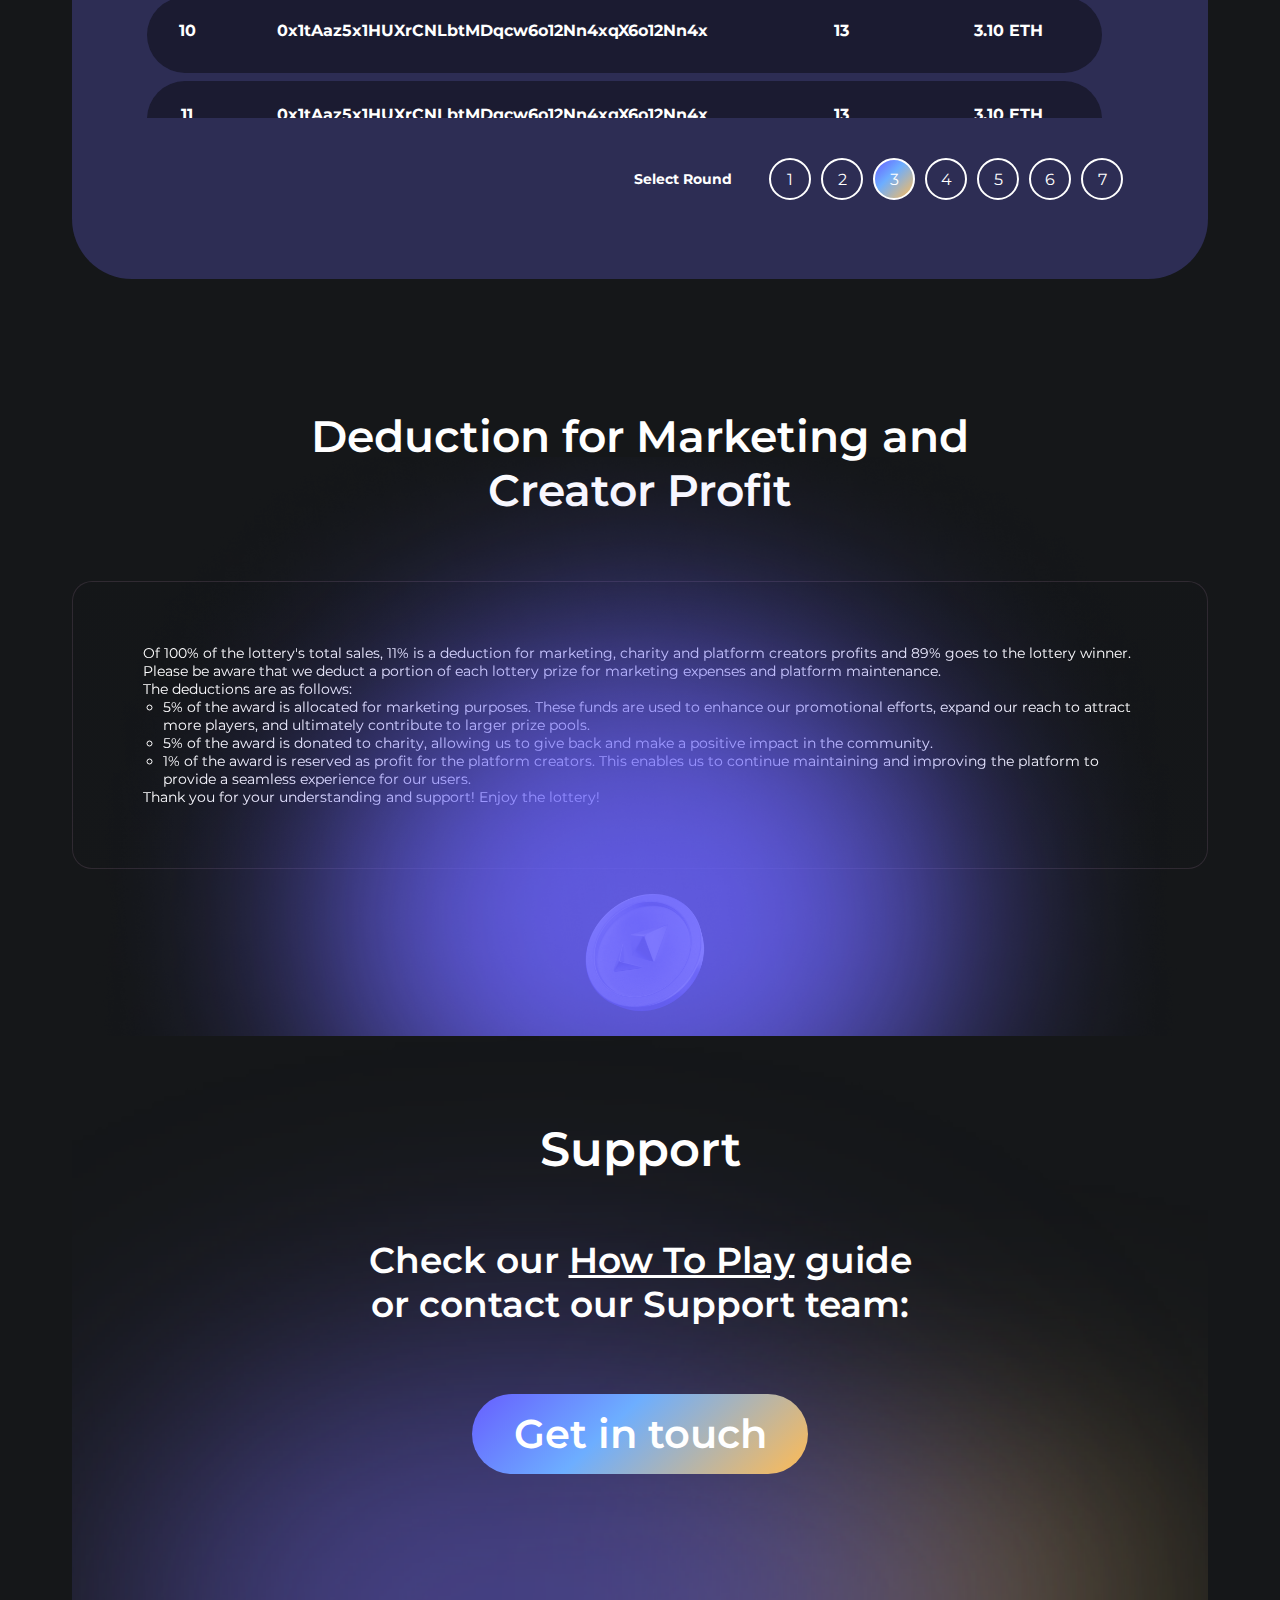
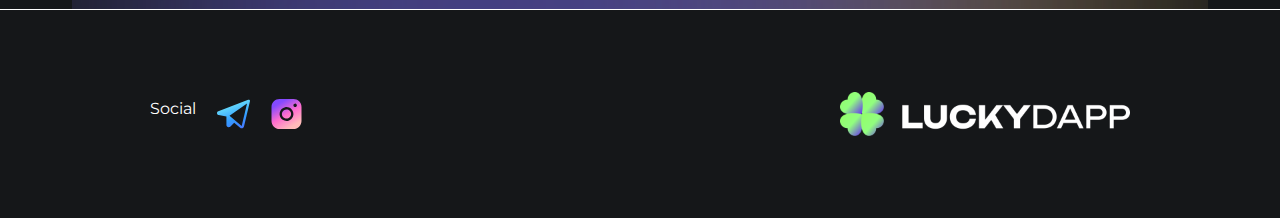
==== commit e3e4c1ca: "add new button" ====
--- a/public/index.html
+++ b/public/index.html
@@ -210,6 +210,10 @@
           class="platform-description__img-mobile"
           src="img/macbook.png"
         />
+        <button
+          onclick="javascript:window.open('https://etherscan.io/address/0x01ffC631f46f2626B16Ad381e0b5d00609405164', '_blank')"
+          class="platform-description__etherscan-mobile">Check on Etherscan
+        </button>
         <div class="platform-description__wrap-mobile">
         <div class="platform-description__item">
           <div class="platform-description__item-title">LuckyDapp's Commitment to Transparency</div>
@@ -220,10 +224,15 @@
           <div class="platform-description__item-info">All LuckyDapp users can verify the legitimacy of each lottery draw and the distribution of winnings through the universally recognized Etherscan platform. By simply searching for the associated smart contract address on Etherscan, you can access all the details and history of past transactions, ensuring an unparalleled level of openness.</div>
         </div>
         </div>
+        <div class="platform-description__etherscan">
         <img
           class="platform-description__img"
           src="img/macbook.png"
         />
+        <button
+          onclick="javascript:window.open('https://etherscan.io/address/0x01ffC631f46f2626B16Ad381e0b5d00609405164', '_blank')"
+          class="platform-description__etherscan-btn">Check on Etherscan</button>
+        </div>
       </div>
     </div>
     <div class="howto" id="howto">
--- a/public/styles.css
+++ b/public/styles.css
@@ -530,13 +530,38 @@
   line-height: 28px;
 }
 
-.platform-description__img {
+.platform-description__etherscan {
   position: absolute;
   z-index: 2;
-  top: 17%;
+  top: 3%;
   left: 55%;
   width: 898px;
-  height: 505px;
+  height: 600px;
+  display: flex;
+  flex-direction: column;
+}
+
+.platform-description__etherscan-mobile {
+  display: none;
+}
+
+.platform-description__img {
+}
+
+.platform-description__etherscan-btn {
+  background: linear-gradient(136deg, #68C0FF 0%, #9D20FF 100%);
+  color: #FFF;
+  font-size: 20px;
+  font-style: normal;
+  font-weight: 700;
+  line-height: normal;
+  text-transform: uppercase;
+  border-radius: 100px;
+  padding: 13px 20px;
+  cursor: pointer;
+  z-index: 5;
+  align-self: center;
+  max-width: fit-content;
 }
 
 .platform-description__img-mobile {
@@ -1232,9 +1257,10 @@
   .body {
     padding: 0 116px;
   }
-  .platform-description__img {
+  .platform-description__etherscan {
     width: 630px;
     height: 400px;
+    top: 15%;
   }
   .bg-circle__right {
     right: -11%;
@@ -1287,7 +1313,7 @@
   }
 }
 
-@media screen and (max-width: 1280px) {
+@media screen and (max-width: 1300px) {
   .navbar {
     padding: 16px 72px 0 72px;
   }
@@ -1509,6 +1535,27 @@
     display: flex;
     justify-content: space-between;
     padding-top: 33px;
+  }
+
+  .platform-description__etherscan {
+    display: none;
+  }
+
+  .platform-description__etherscan-mobile {
+    display: block;
+    background: linear-gradient(136deg, #68C0FF 0%, #9D20FF 100%);
+    color: #FFF;
+    font-size: 20px;
+    font-style: normal;
+    font-weight: 700;
+    line-height: normal;
+    text-transform: uppercase;
+    border-radius: 100px;
+    padding: 13px 20px;
+    cursor: pointer;
+    z-index: 5;
+    margin: 0 auto;
+    max-width: fit-content;
   }
 
   .howto-header {
@@ -2117,6 +2164,10 @@
     margin-right: auto;
   }
 
+  .platform-description__etherscan-mobile {
+    font-size: 13px;
+  }
+
   .howto {
     padding: 0 20px;
   }
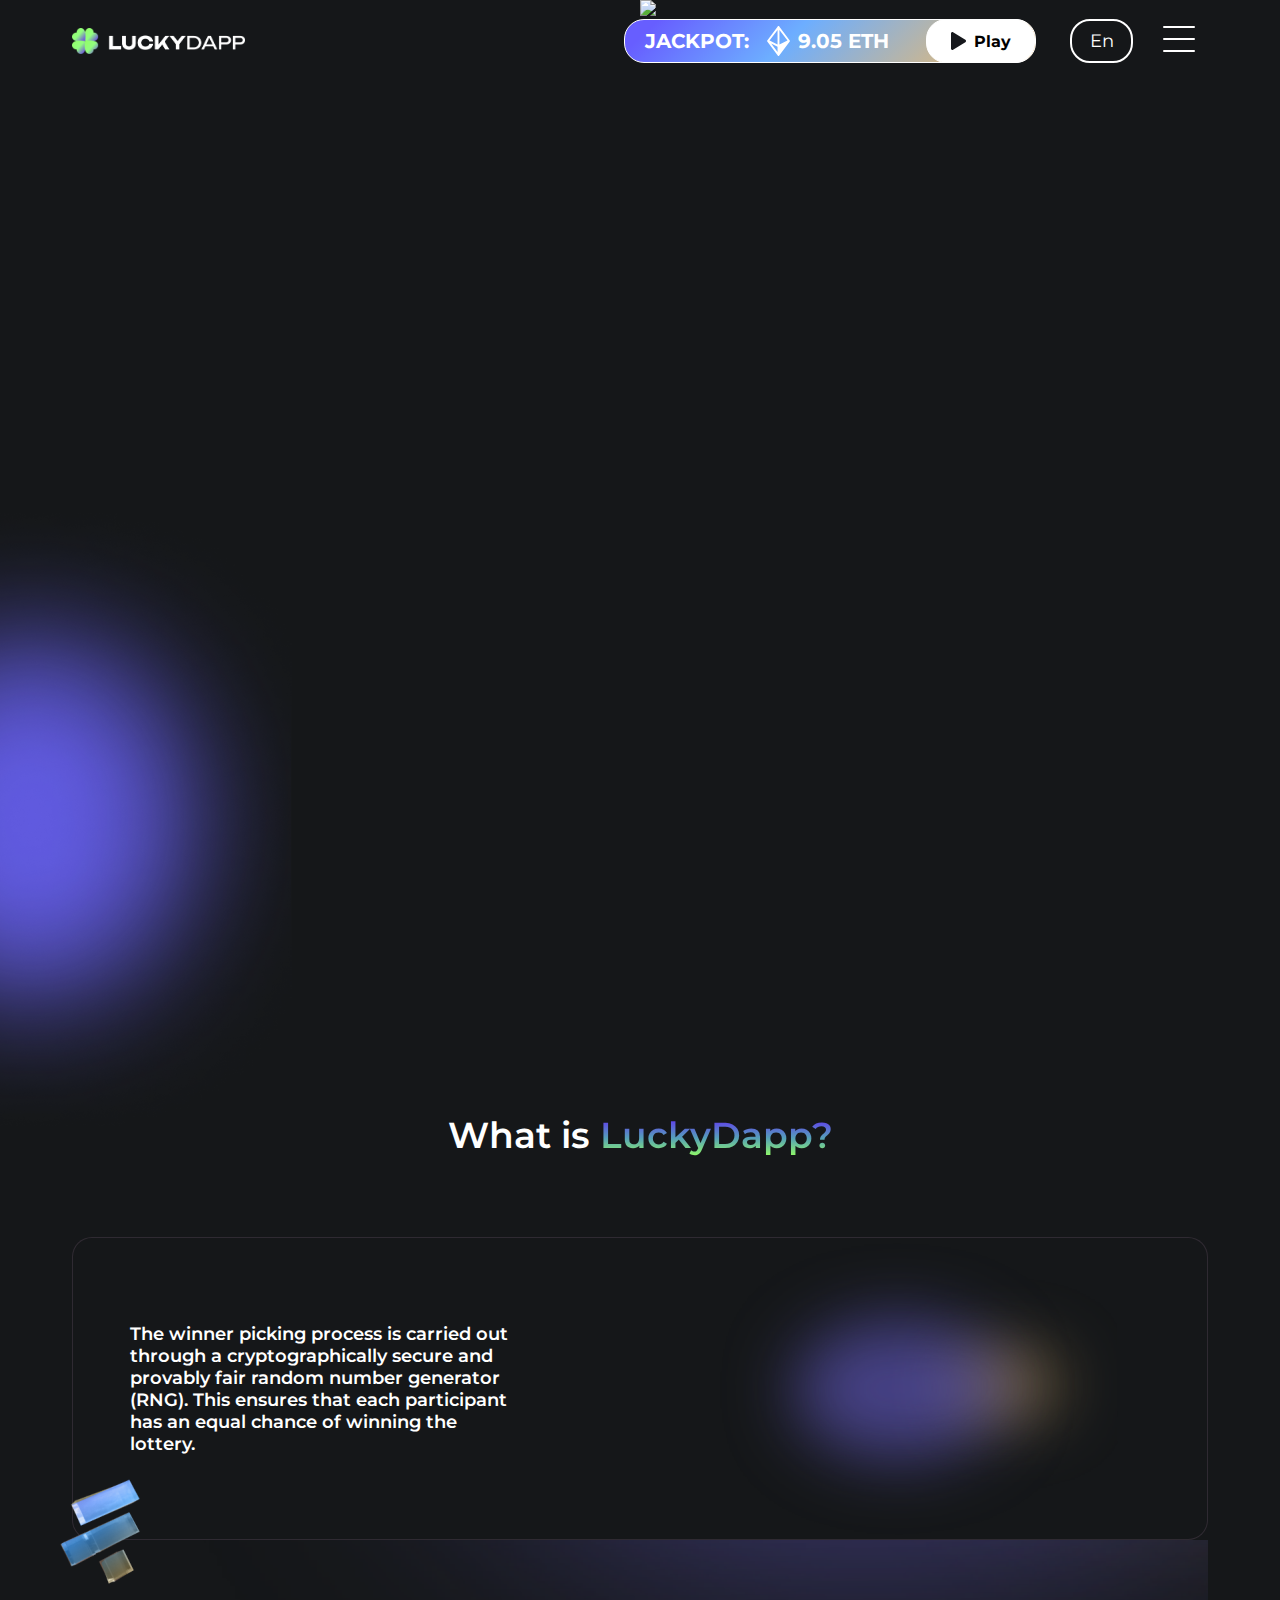
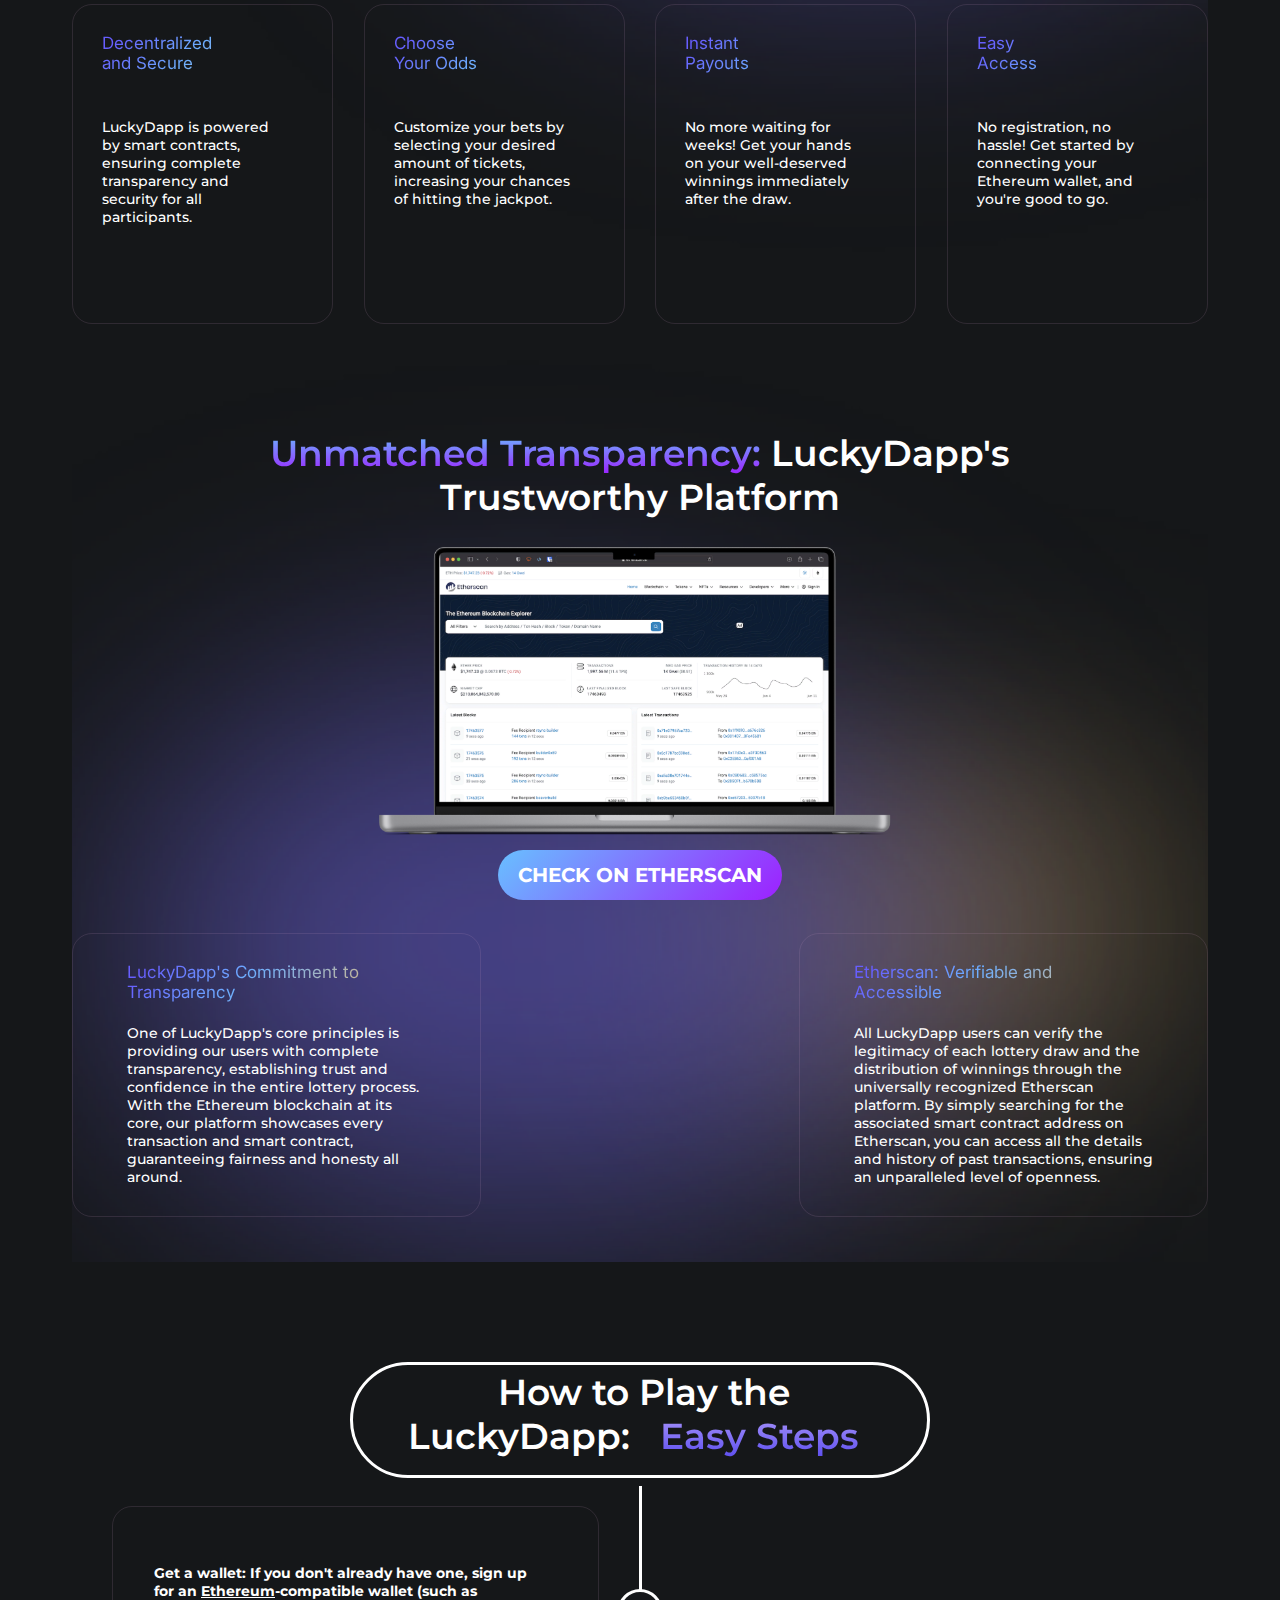
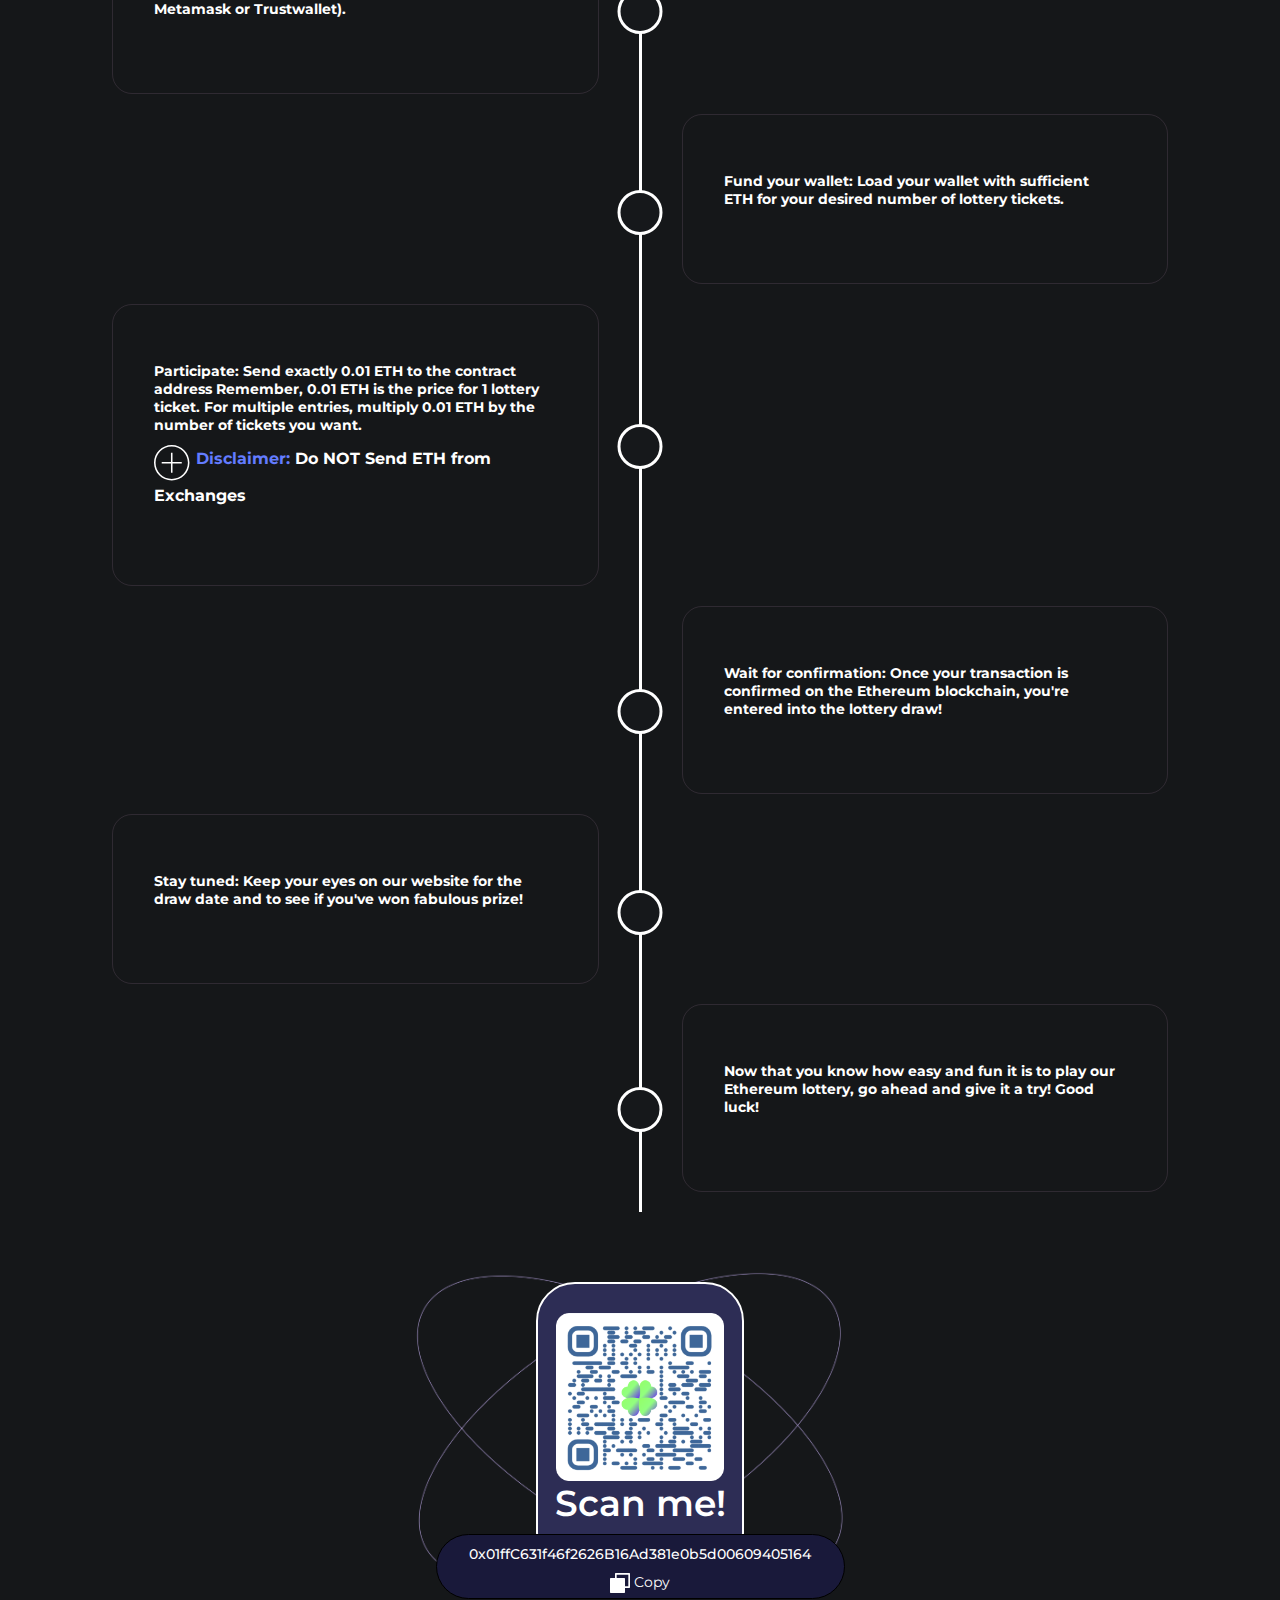
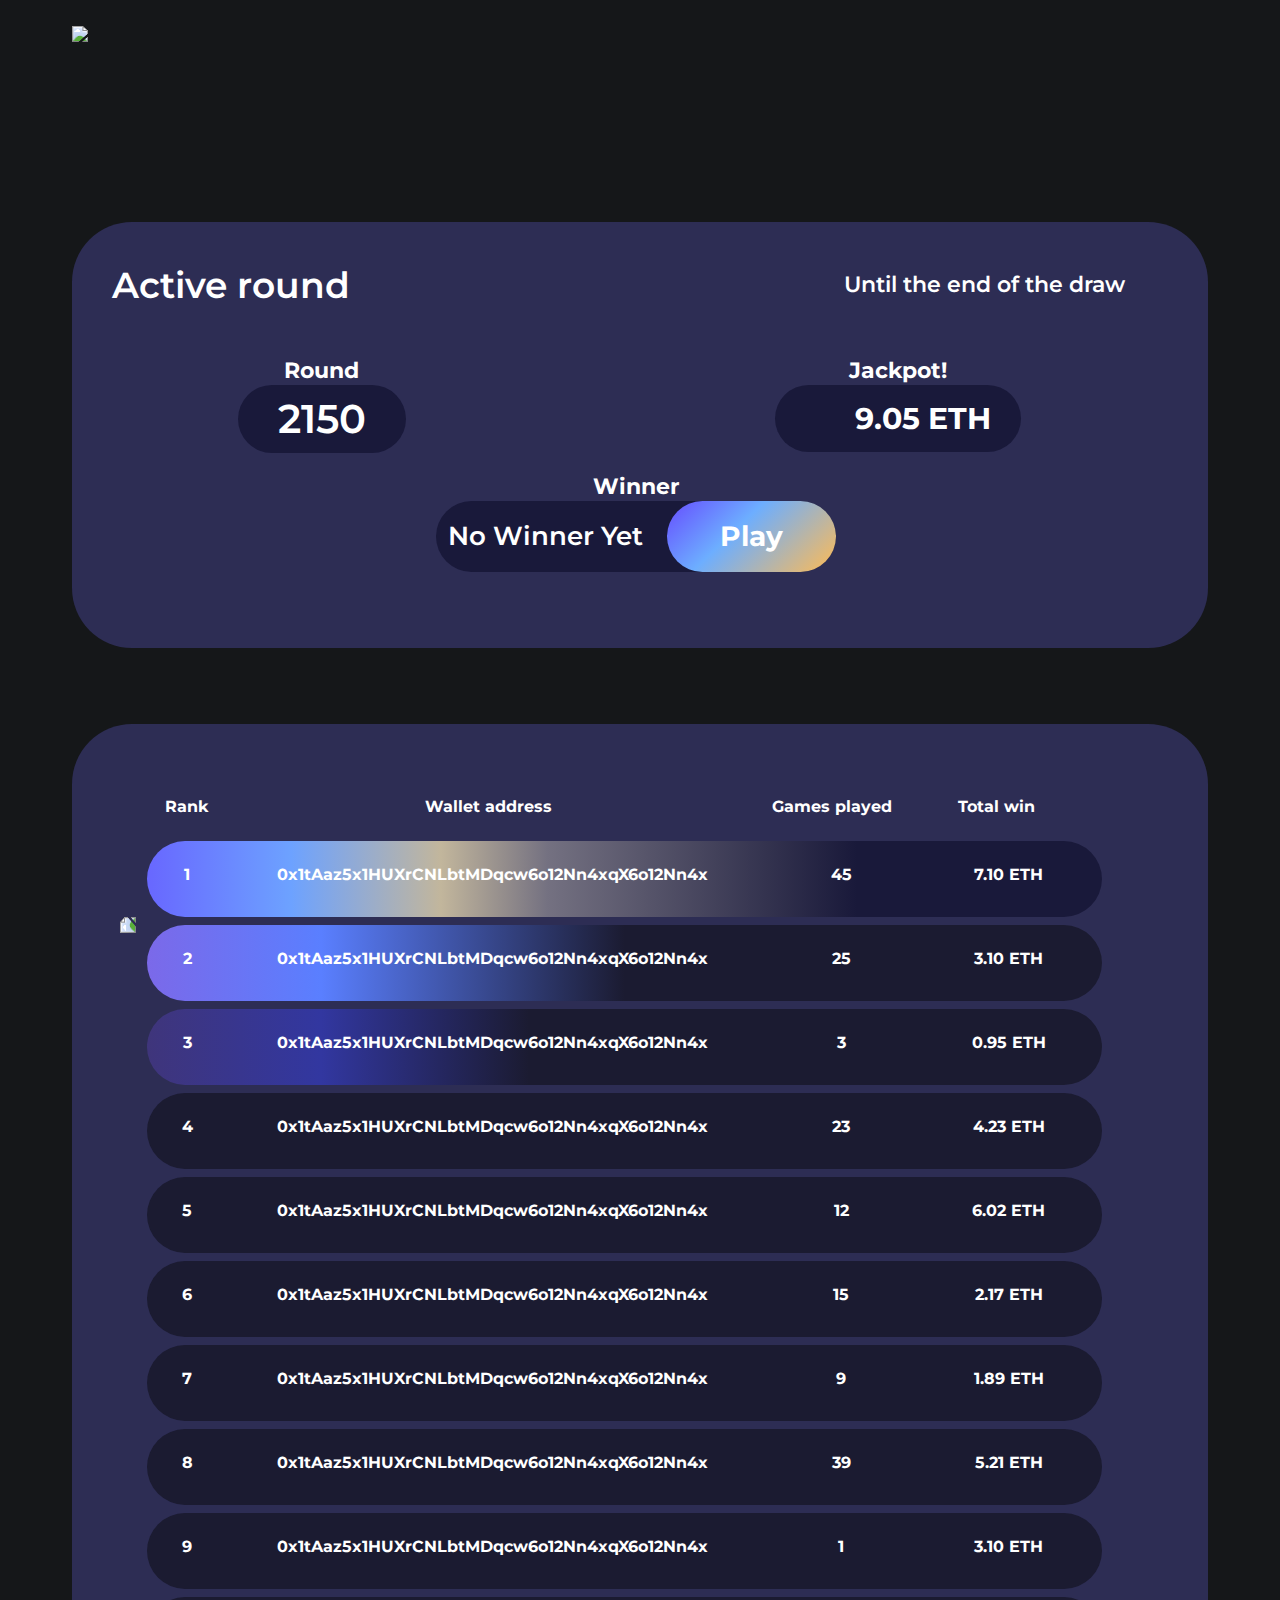
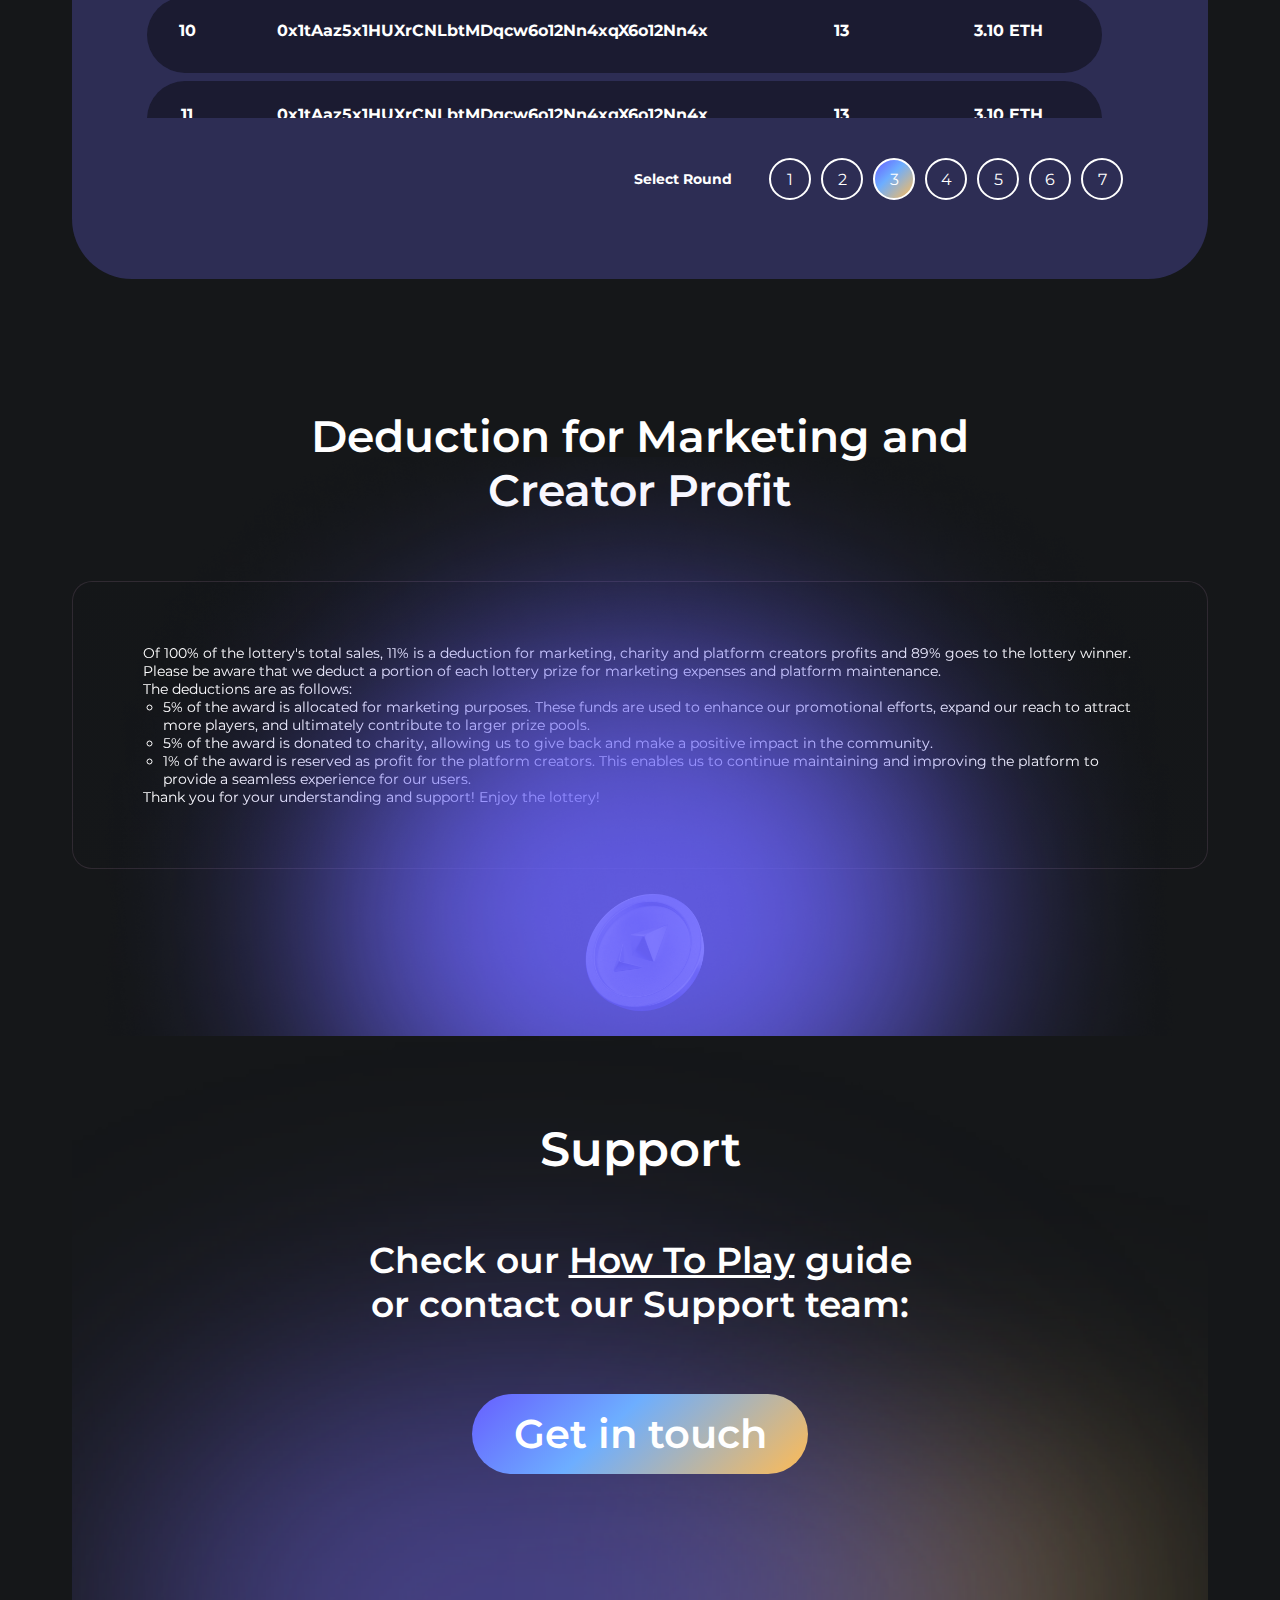
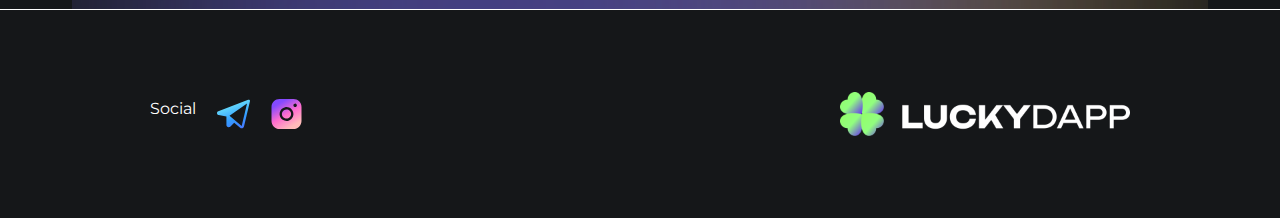
==== commit c5fe1fb1: "upd" ====
--- a/public/index.html
+++ b/public/index.html
@@ -635,7 +635,7 @@
     container: document.getElementById('round-info__animation'), // required
     path: 'animation/coin.json', // required
     renderer: 'svg', // required
-    loop: true, // optional
+    // loop: true, // optional
     autoplay: true, // optional
     name: "bitcoin", // optional
   });
--- a/public/styles.css
+++ b/public/styles.css
@@ -126,7 +126,7 @@
   padding-right: 10px;
 }
 
-navbar-jackpot__item-jackpot-img {
+.navbar-jackpot__item-jackpot-img {
   width: 25px;
   height: 30px;
 }
@@ -769,6 +769,7 @@
   position: absolute;
   bottom: -30%;
   left: -10%;
+  max-width: 120px;
 }
 /*.round-info__item-jackpot-info img {*/
 /*  position: absolute;*/
@@ -1285,6 +1286,16 @@
   }
 }
 
+@media screen and (max-width: 1470px) {
+  .round-info__item-jackpot-info span {
+    font-size: 40px;
+  }
+
+  .round-info__item-jackpot-info {
+    padding: 15px 30px 15px 80px;
+  }
+}
+
 @media screen and (max-width: 1400px) {
   .players-table__header-item, .players-table__body-item {
     font-size: 16px;
@@ -1304,9 +1315,9 @@
     font-size: 35px;
   }
 
-  .round-info__item-jackpot-info span {
-    font-size: 46px;
-  }
+  /*.round-info__item-jackpot-info span {*/
+  /*  font-size: 46px;*/
+  /*}*/
 
   .round-info__item-round_number {
     padding: 20px 80px 20px 48px;
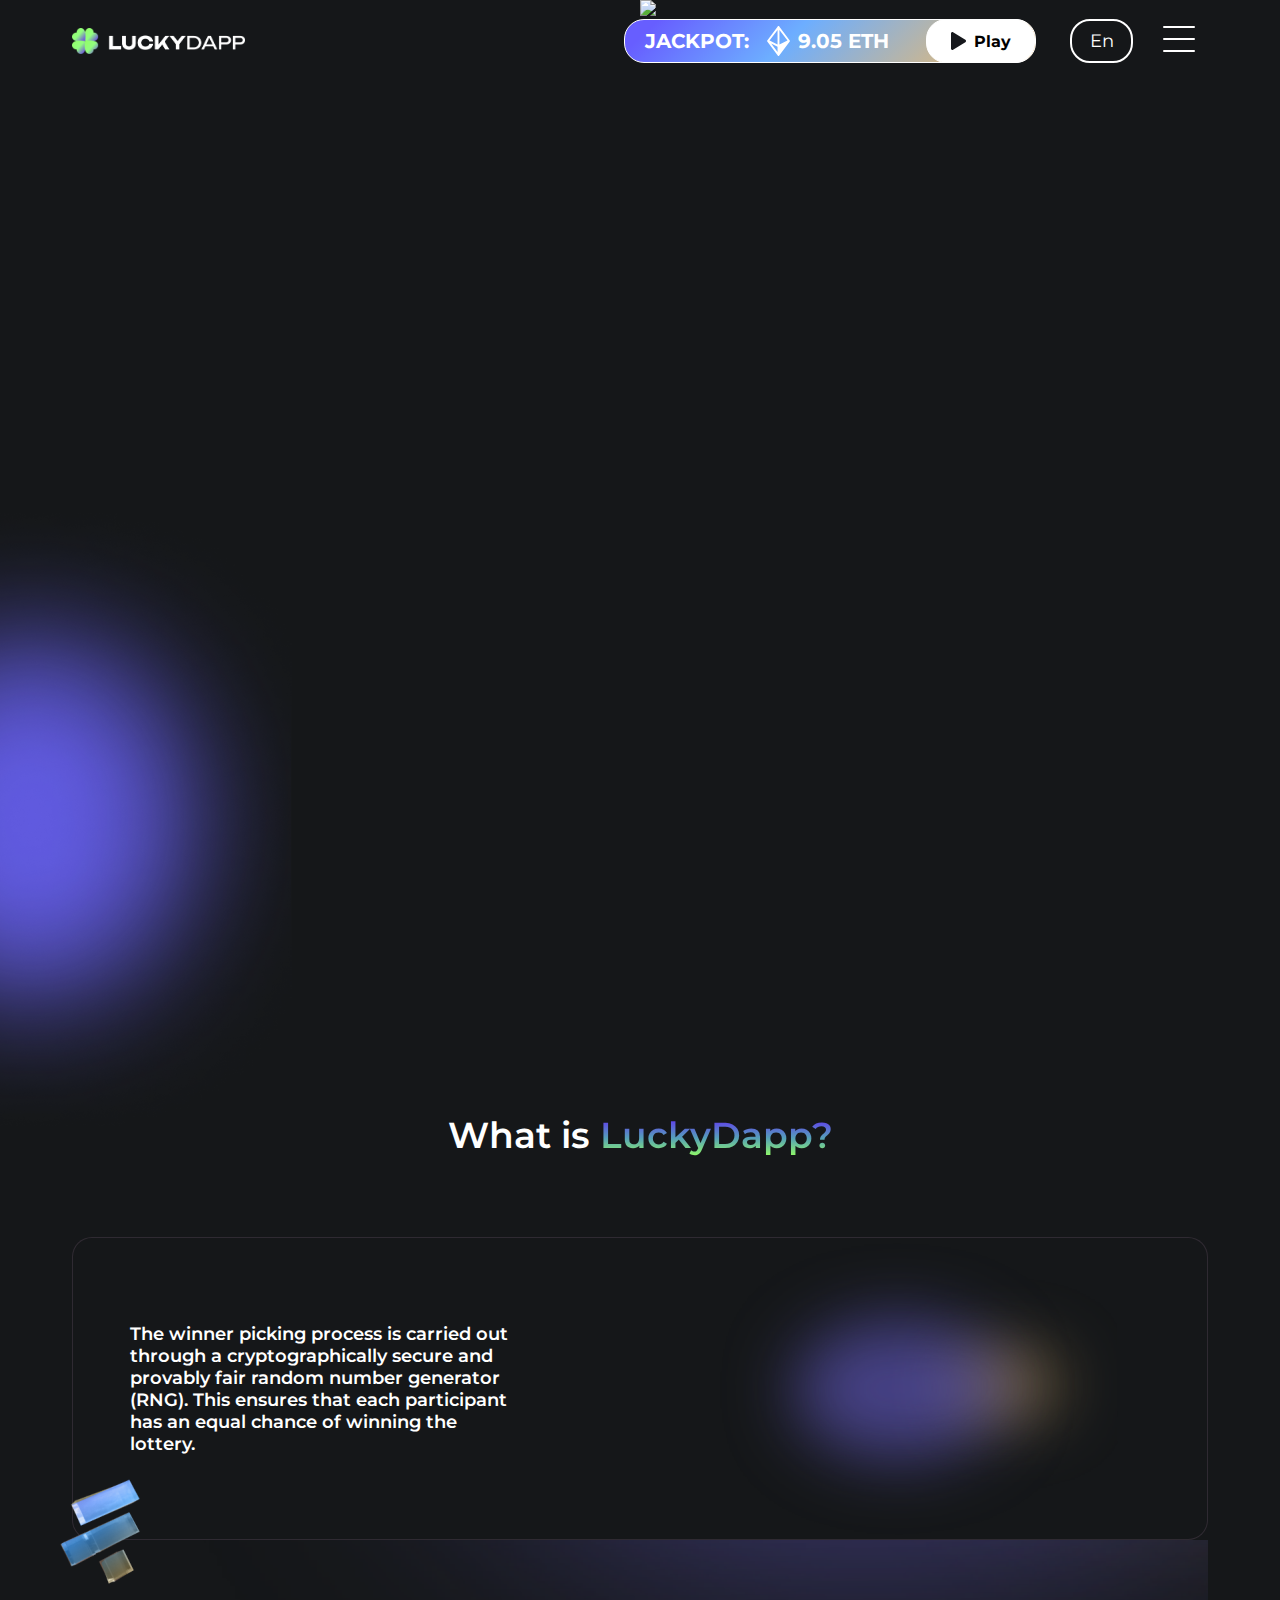
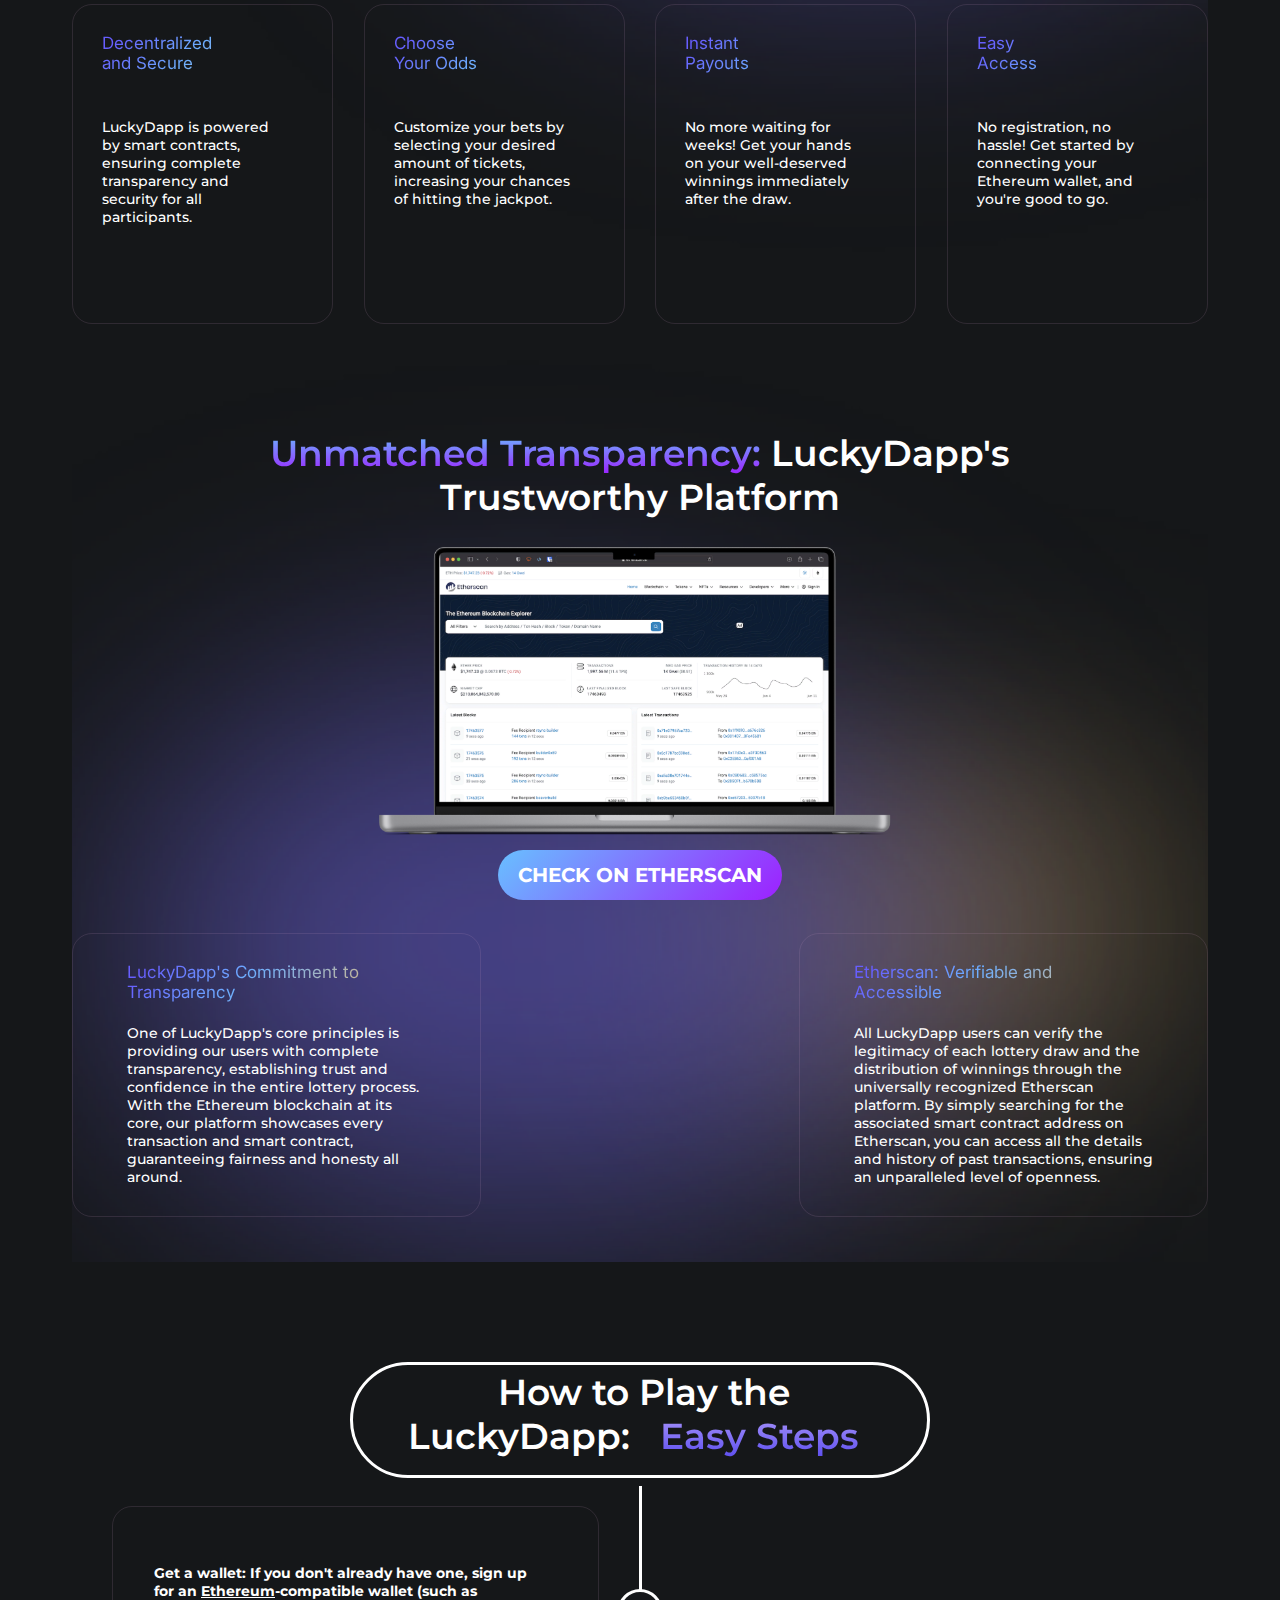
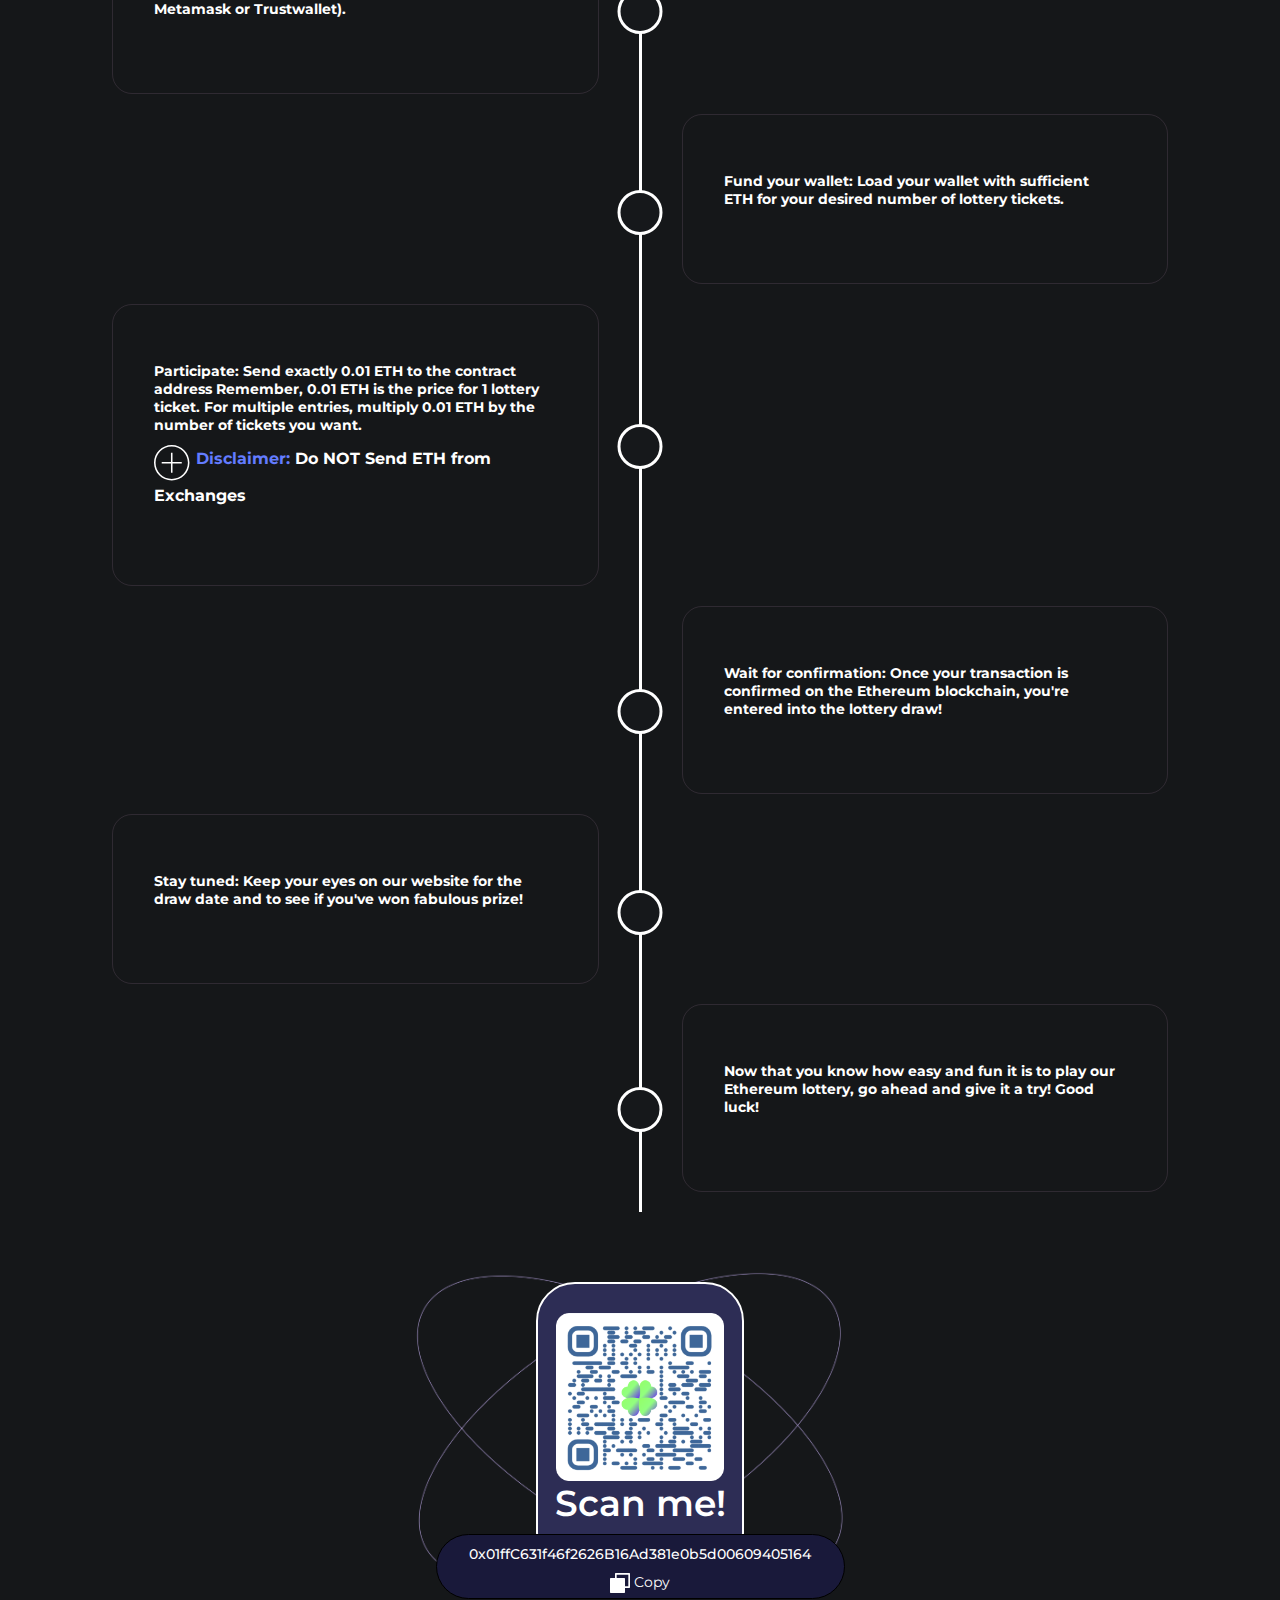
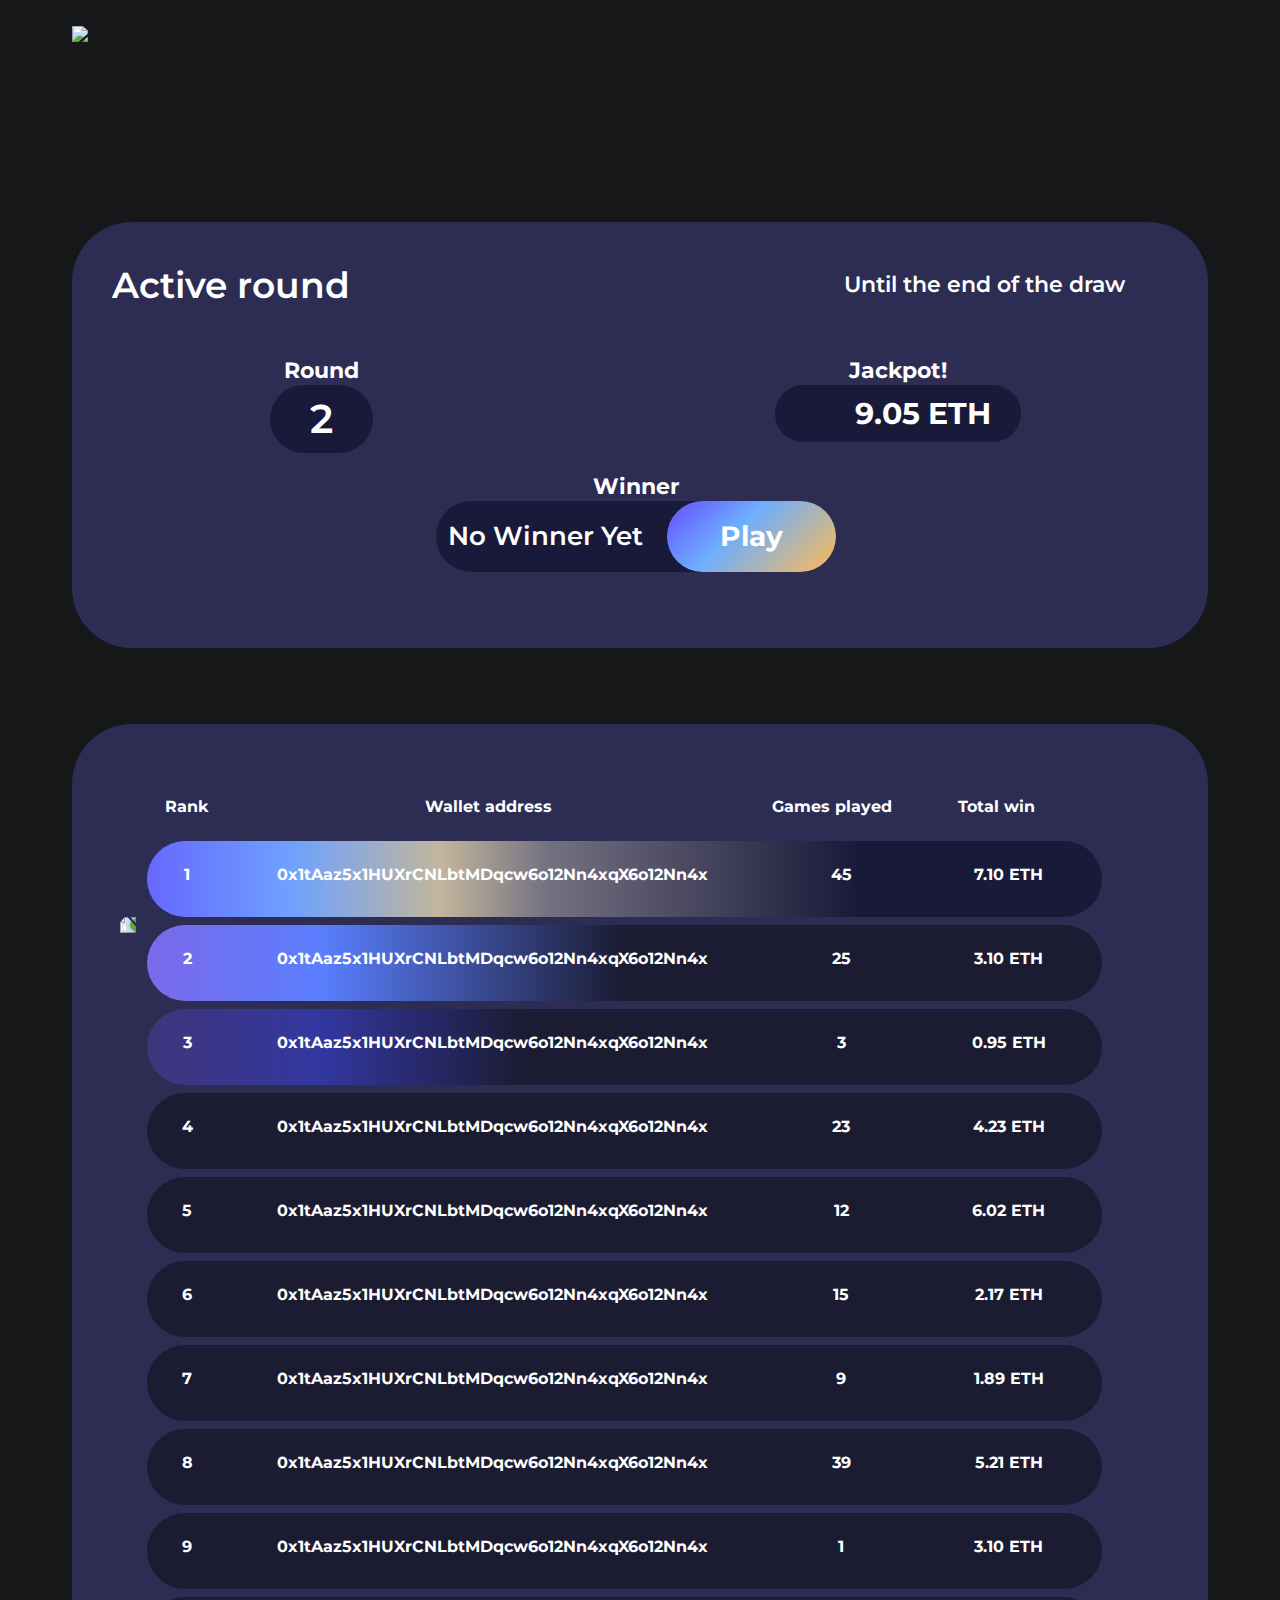
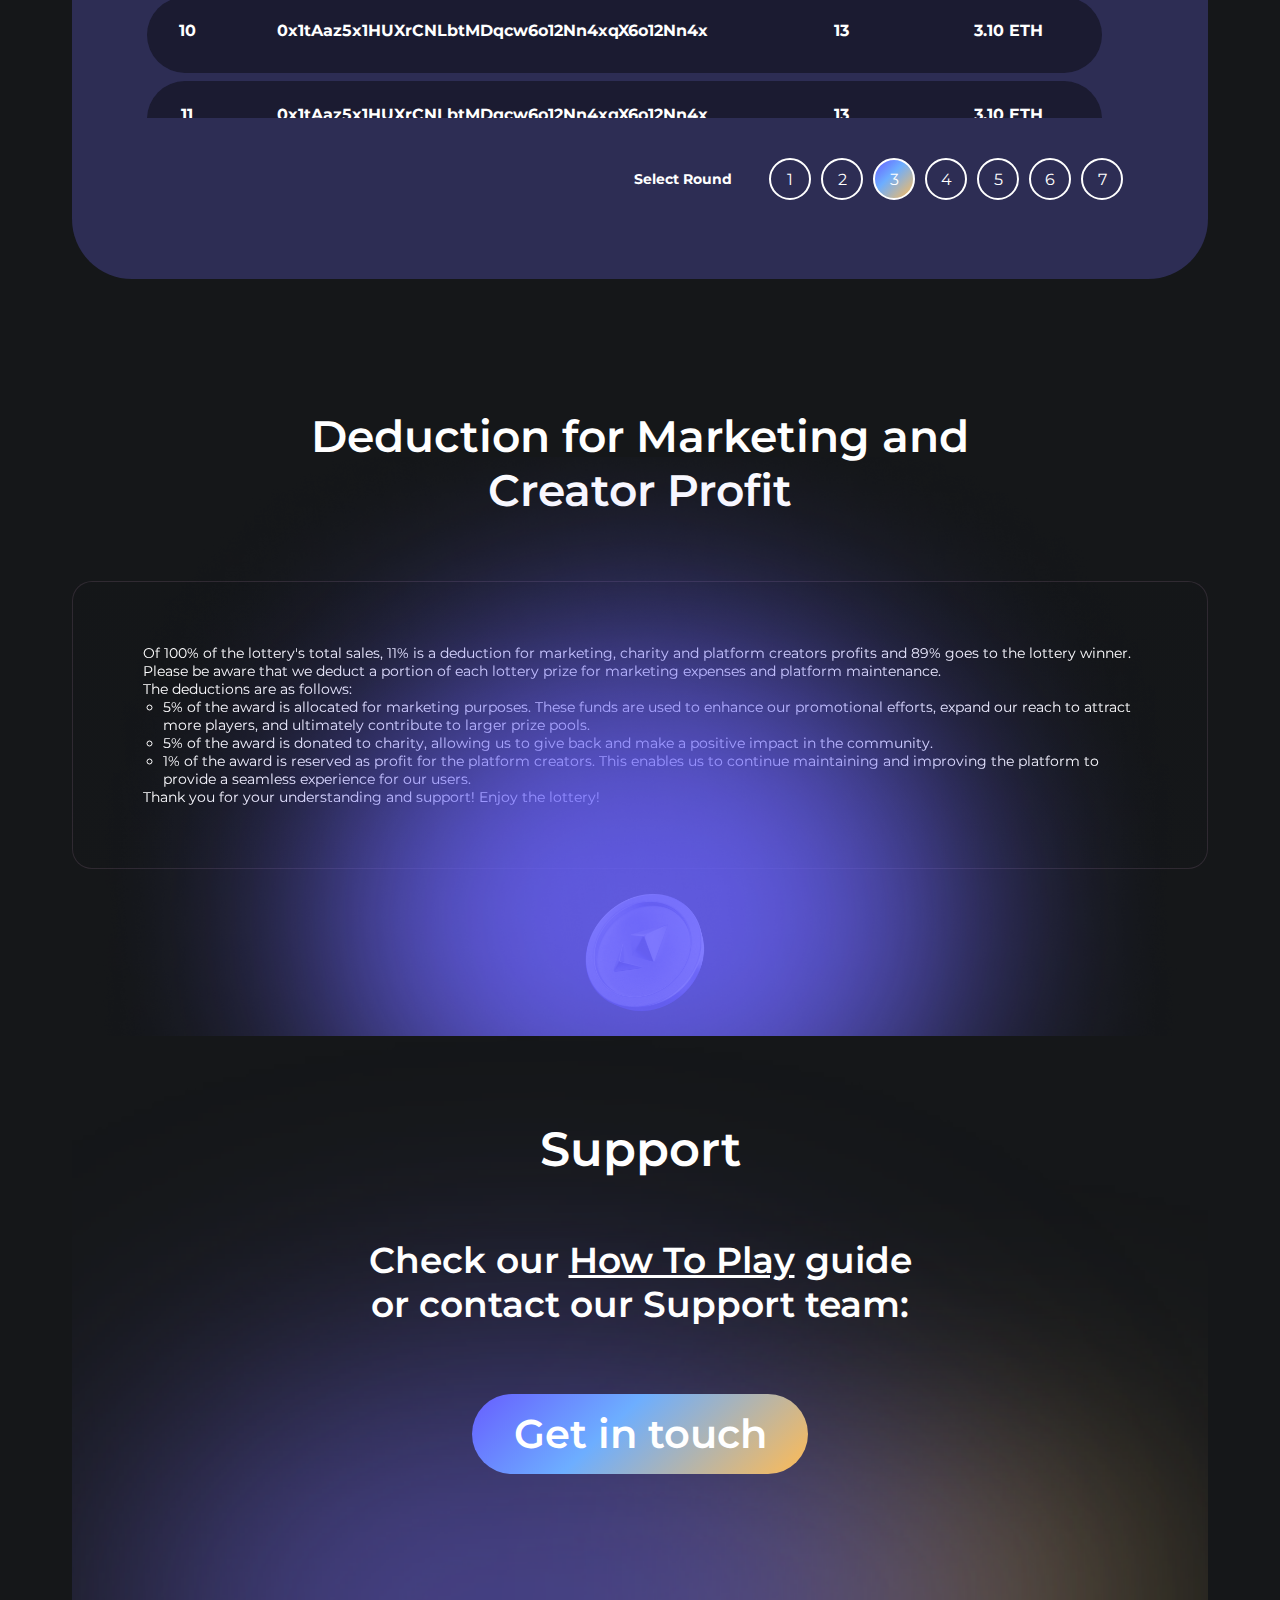
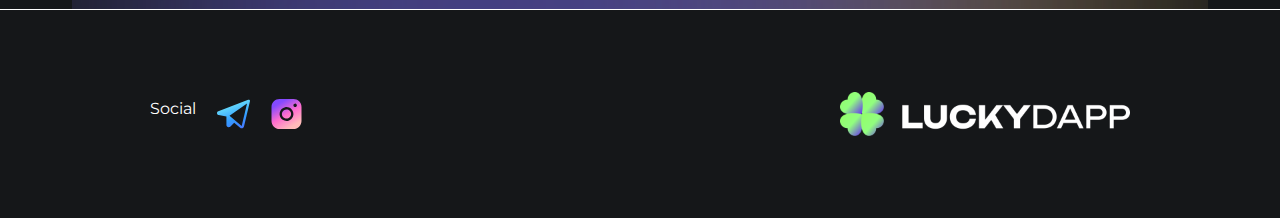
==== commit 5971eda4: "upd" ====
--- a/public/index.html
+++ b/public/index.html
@@ -375,7 +375,7 @@
         <div class="round-info">
           <div class="round-info__item-round">
             <div class="round-info__item-title">Round</div>
-            <div class="round-info__item-round_number">2150</div>
+            <div class="round-info__item-round_number">2</div>
           </div>
           <div class="round-info__item-jackpot">
             <div class="round-info__item-title">Jackpot!</div>
--- a/public/styles.css
+++ b/public/styles.css
@@ -230,6 +230,7 @@
 .header-jackpot__eth-info > div:first-child, .header-jackpot__timer-info {
   font-size: 22px;
   font-weight: 700;
+  text-align: center;
 }
 
 .header-jackpot__eth-info > div:last-child {
@@ -312,7 +313,8 @@
 .header-jackpot__play-header {
   font-size: 22px;
   font-weight: 600;
-  padding-left: 20px;
+  text-align: center;
+  /*padding-left: 20px;*/
 }
 
 .header-jackpot__play-btn {
@@ -323,13 +325,14 @@
   display: flex;
   align-items: center;
   margin: auto 0;
+  justify-content: space-between;
 }
 
 .header-jackpot__play-btn span {
-  width: 40%;
+  /*width: 40%;*/
   font-weight: 600;
   font-size: 22px;
-  margin: 0 auto;
+  margin-left: 20px;
 }
 
 .header-jackpot__play-btn button {
@@ -340,7 +343,7 @@
   font-weight: 700;
   font-size: 28px;
   cursor: pointer;
-  margin-left: auto;
+  /*margin-left: auto;*/
 }
 
 .header-advantages__wrap {
@@ -728,7 +731,7 @@
 }
 
 .round-info__item-round_number {
-  padding: 30px 80px 23px 48px;
+  padding: 30px 80px 23px 80px;
   color: #FFF;
   text-align: center;
   font-size: 40px;
@@ -1294,6 +1297,14 @@
   .round-info__item-jackpot-info {
     padding: 15px 30px 15px 80px;
   }
+
+  .header-jackpot__play-btn {
+    width: 300px;
+  }
+
+  #countdown li, #countdown-round li {
+    width: 90px;
+  }
 }
 
 @media screen and (max-width: 1400px) {
@@ -1315,12 +1326,12 @@
     font-size: 35px;
   }
 
-  /*.round-info__item-jackpot-info span {*/
-  /*  font-size: 46px;*/
-  /*}*/
+  .round-info__item-jackpot-info {
+    padding: 10px 30px 10px 80px;
+  }
 
   .round-info__item-round_number {
-    padding: 20px 80px 20px 48px;
+    padding: 20px 80px 20px 80px;
   }
 }
 
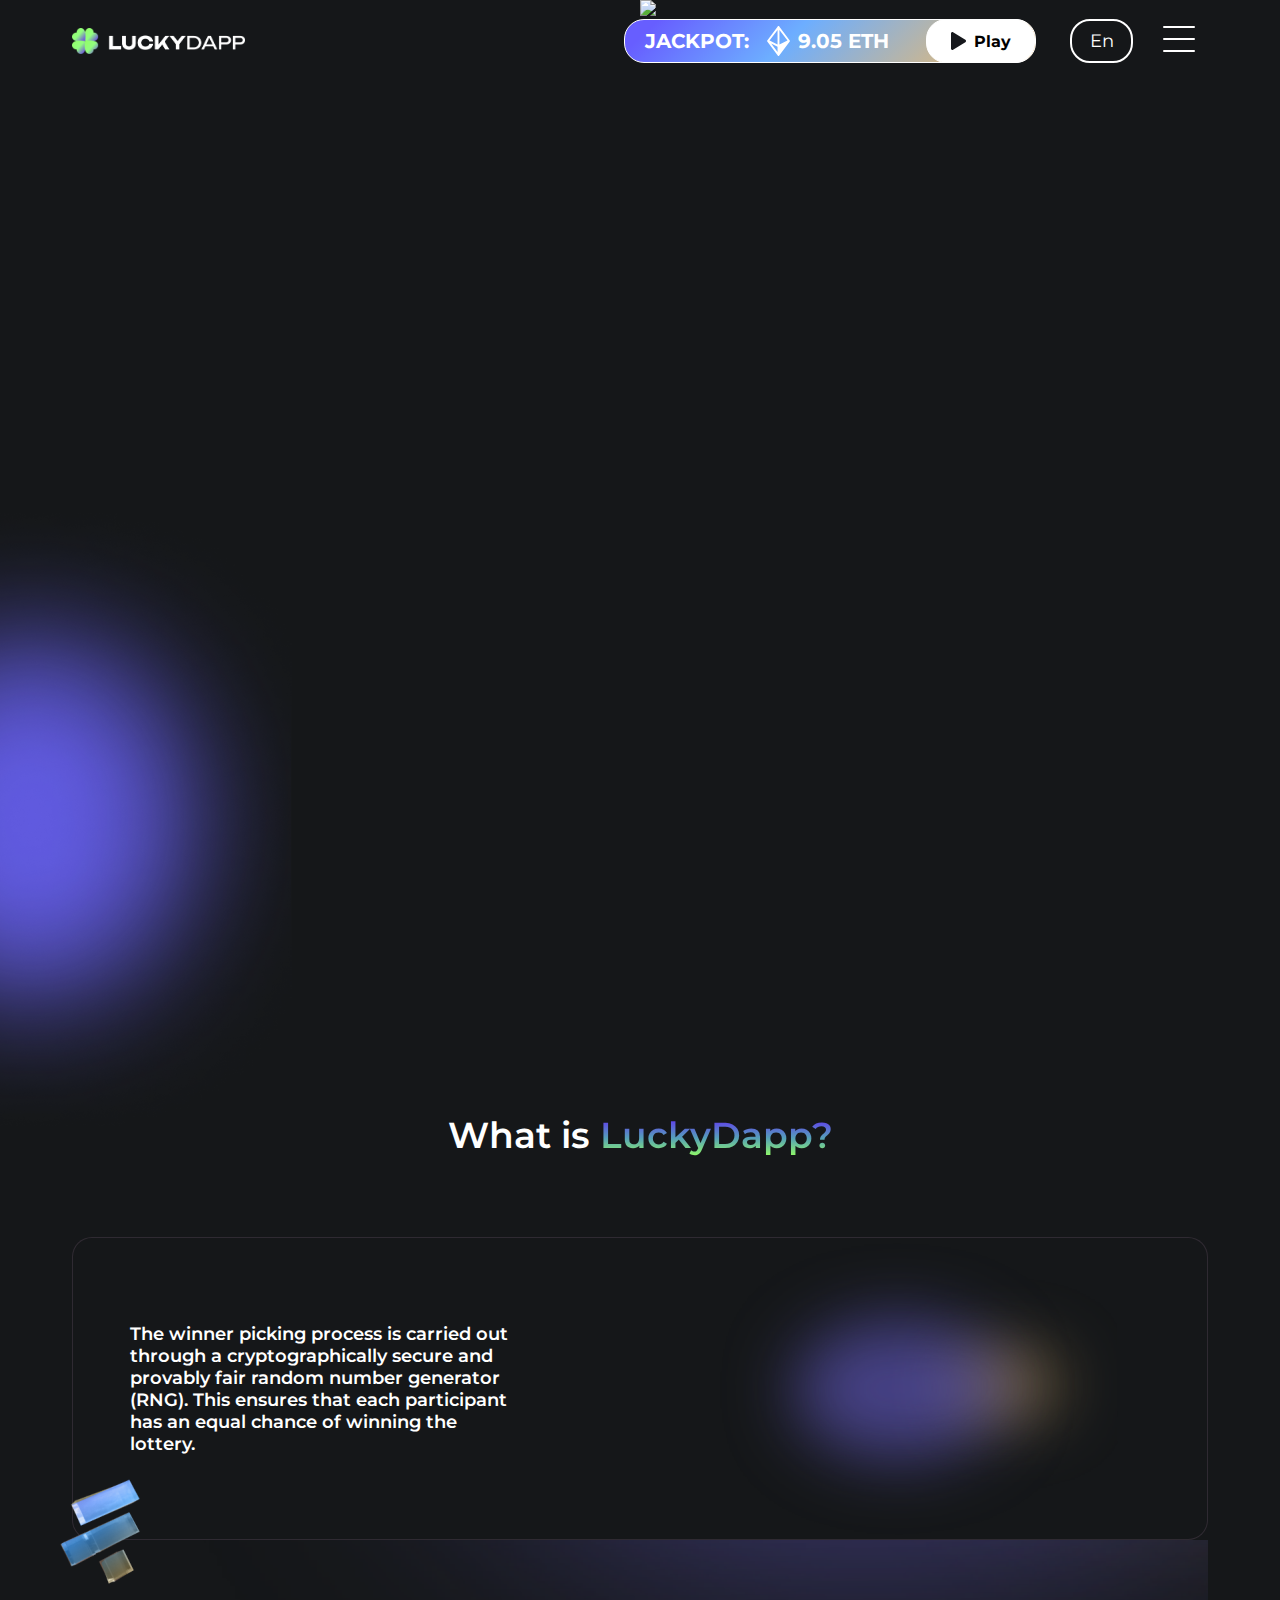
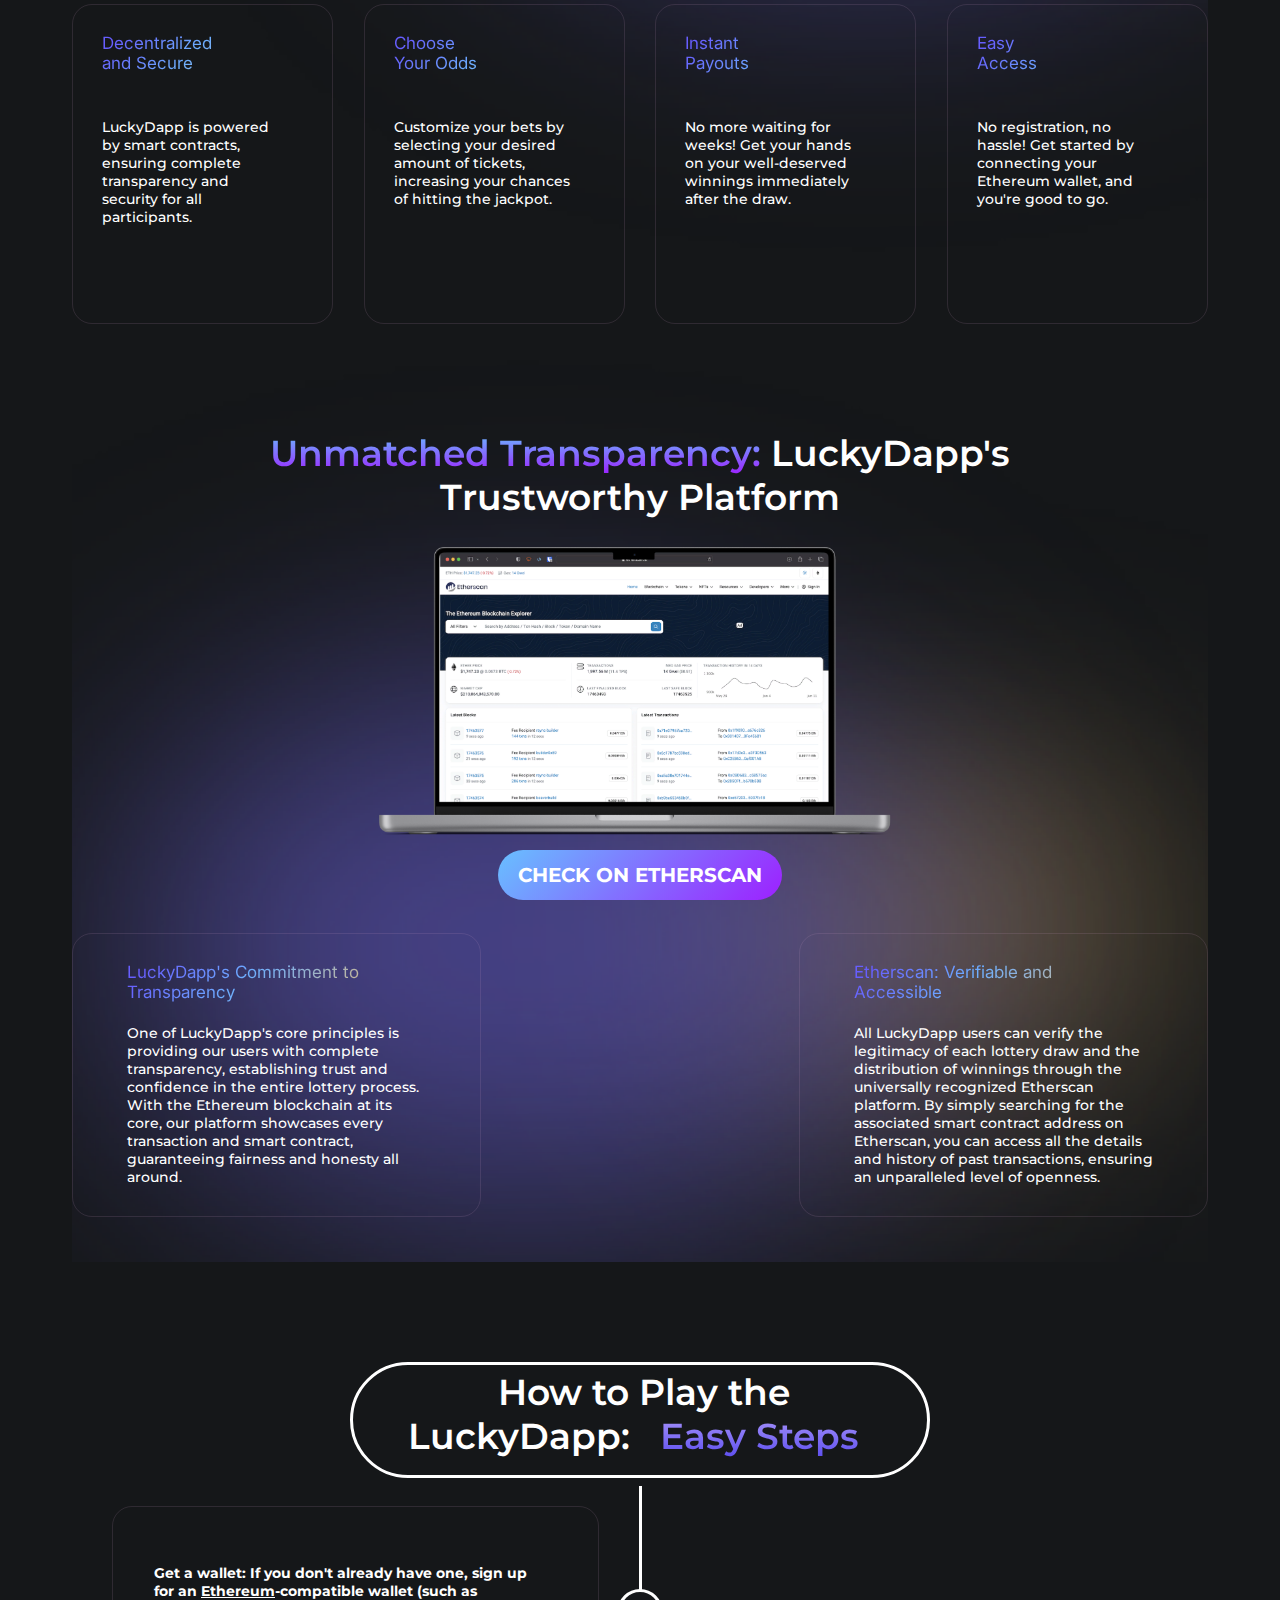
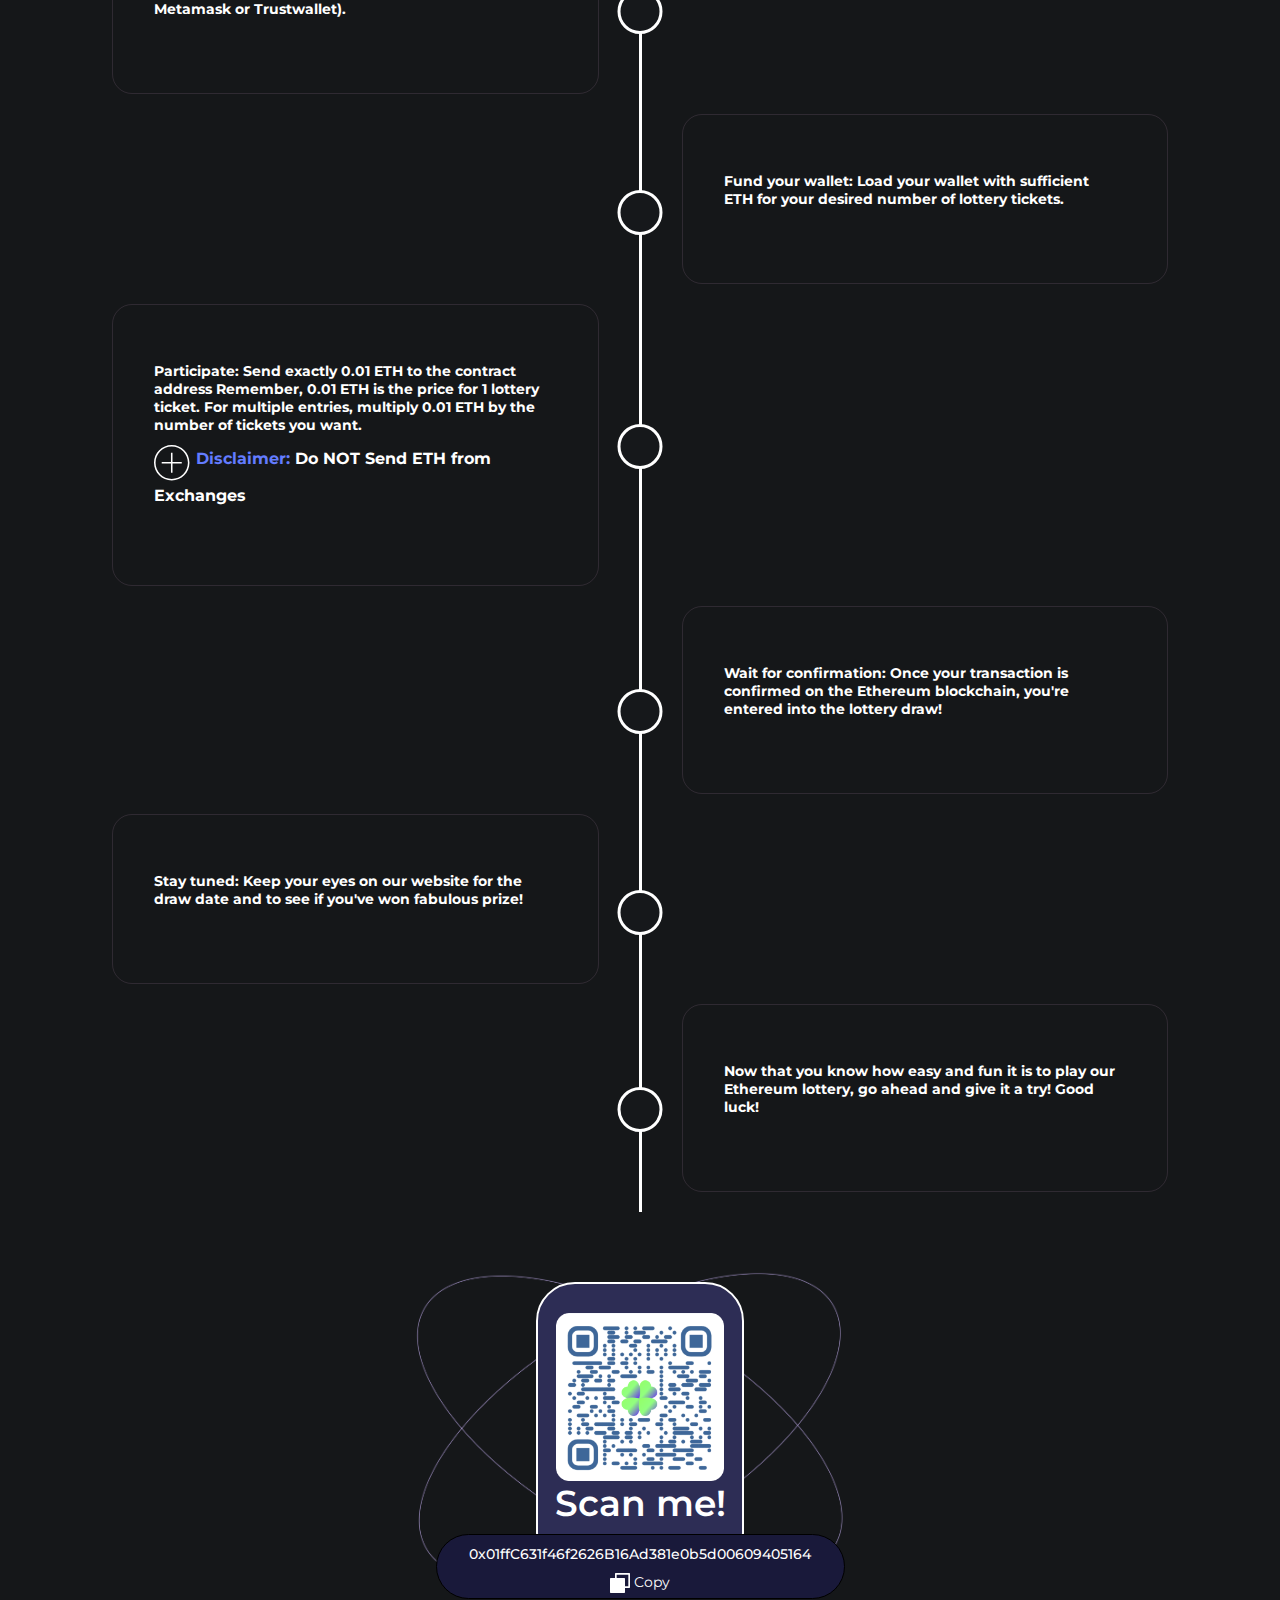
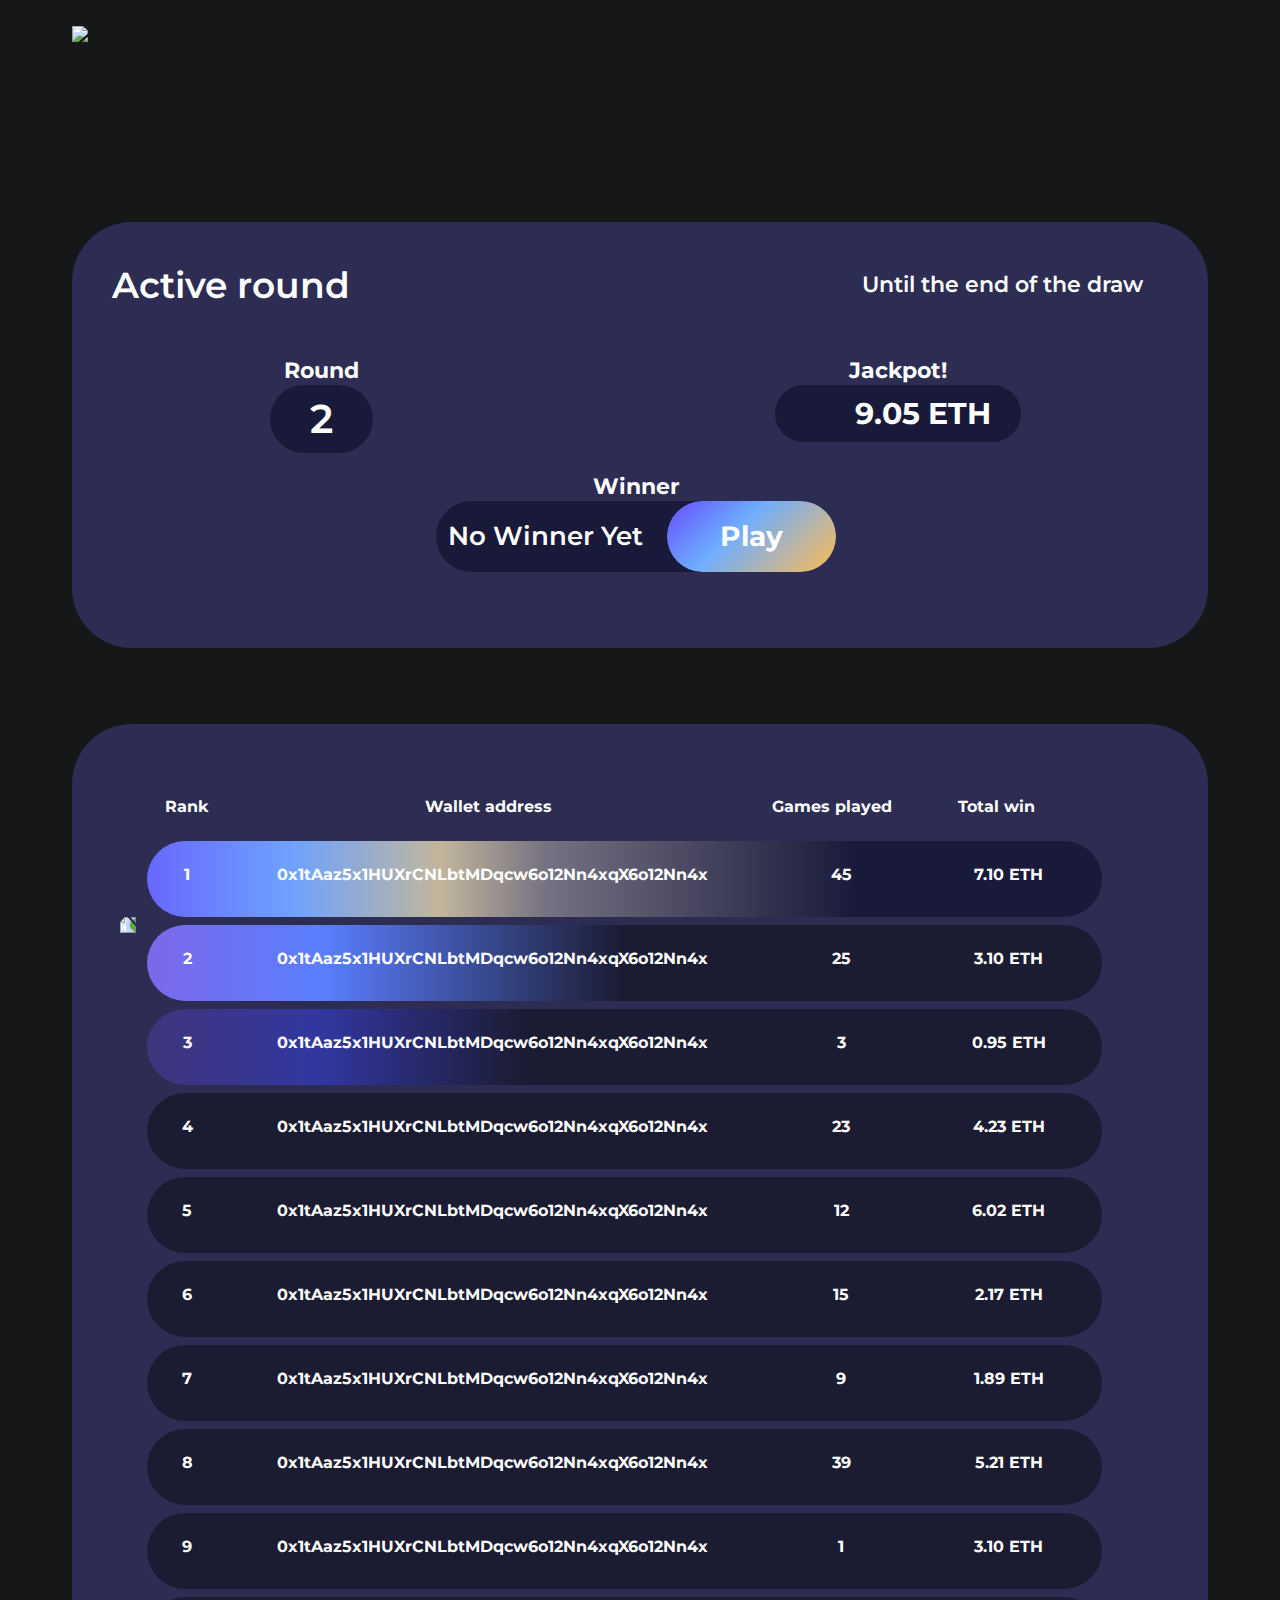
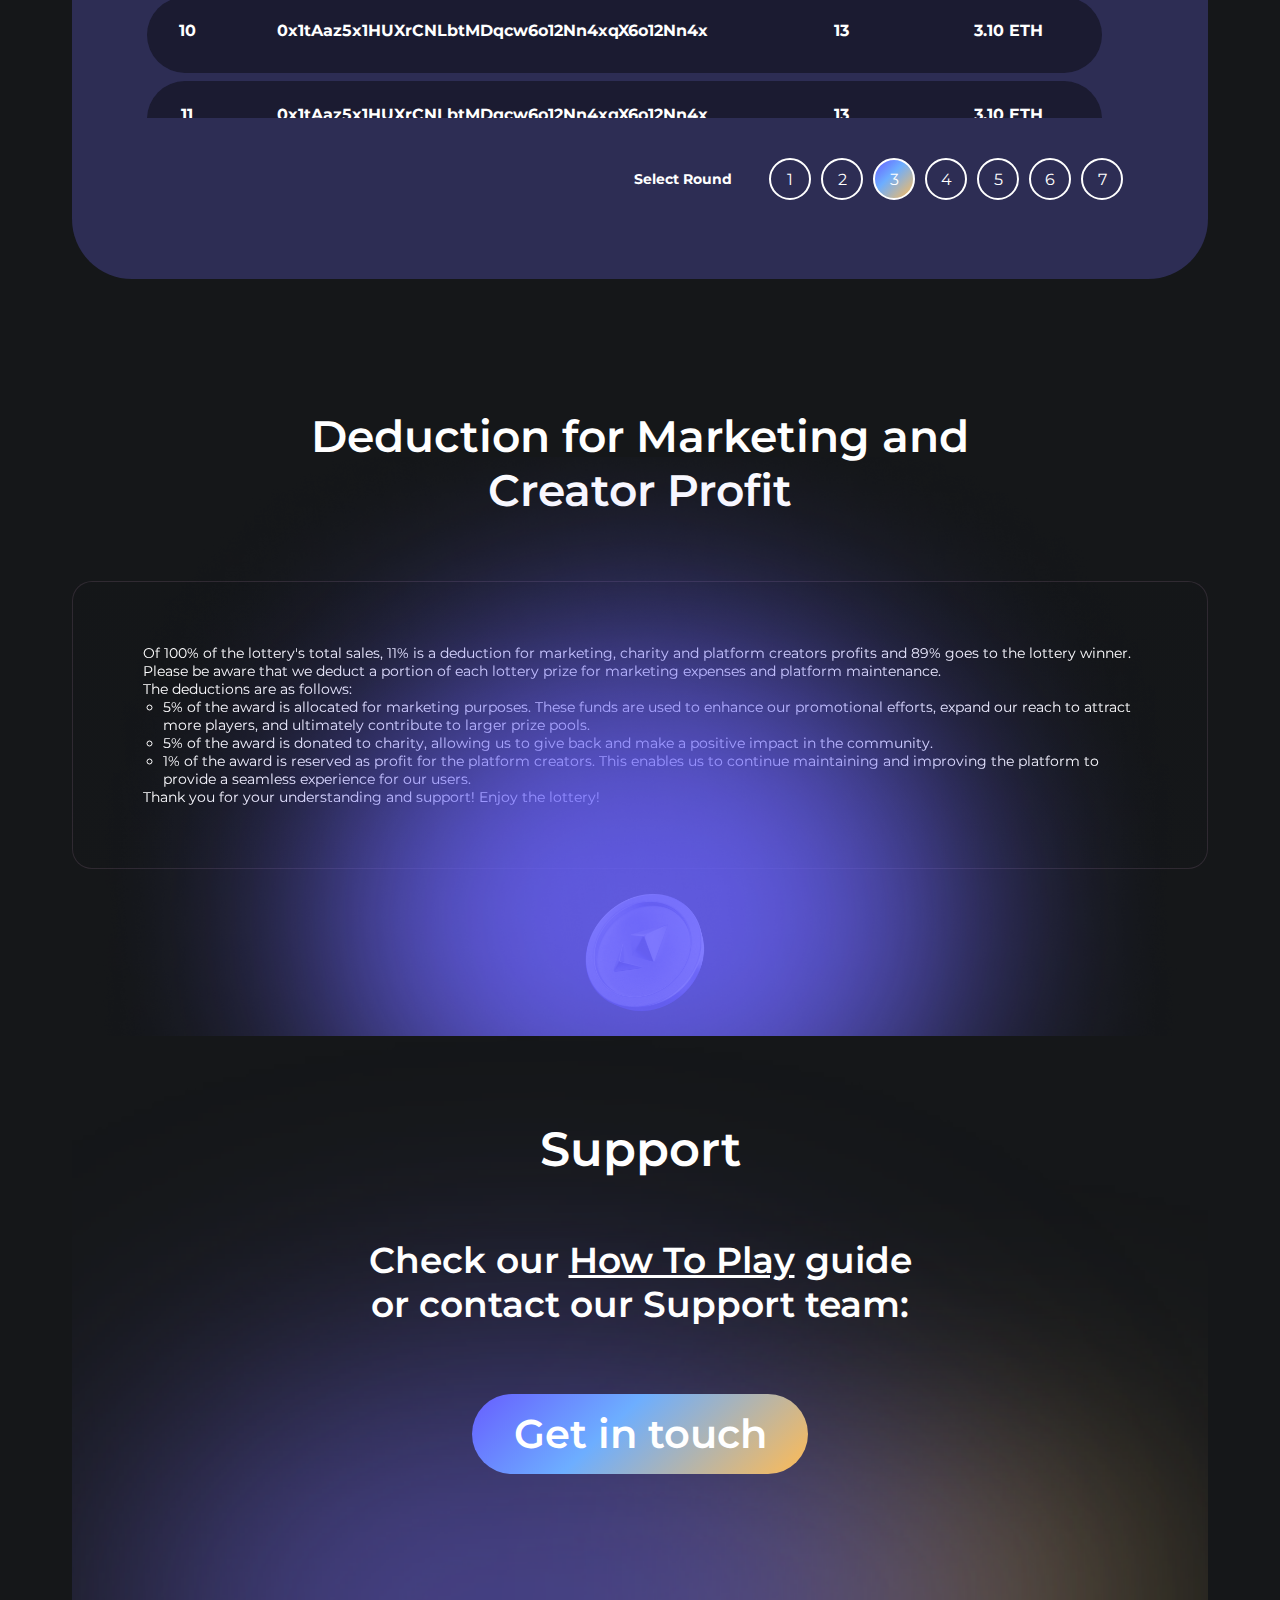
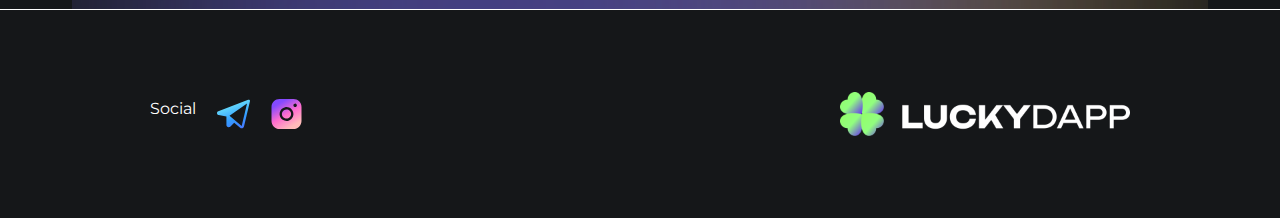
==== commit b1f20d75: "upd" ====
--- a/public/index.html
+++ b/public/index.html
@@ -361,7 +361,7 @@
         <div class="round-header">
           <div class="round-header__title">Active round</div>
           <div class="round-timer">
-            <span class="round-timer__info">Until the end of the draw</span>
+            <div class="round-timer__info">Until the end of the draw</div>
             <div id="countdown-round">
               <ul>
                 <li><span id="days-round"></span></li>
--- a/public/styles.css
+++ b/public/styles.css
@@ -712,7 +712,6 @@
   font-style: normal;
   font-weight: 600;
   line-height: 28px;
-  padding-bottom: 21px;
 }
 
 .round-info__item-round {
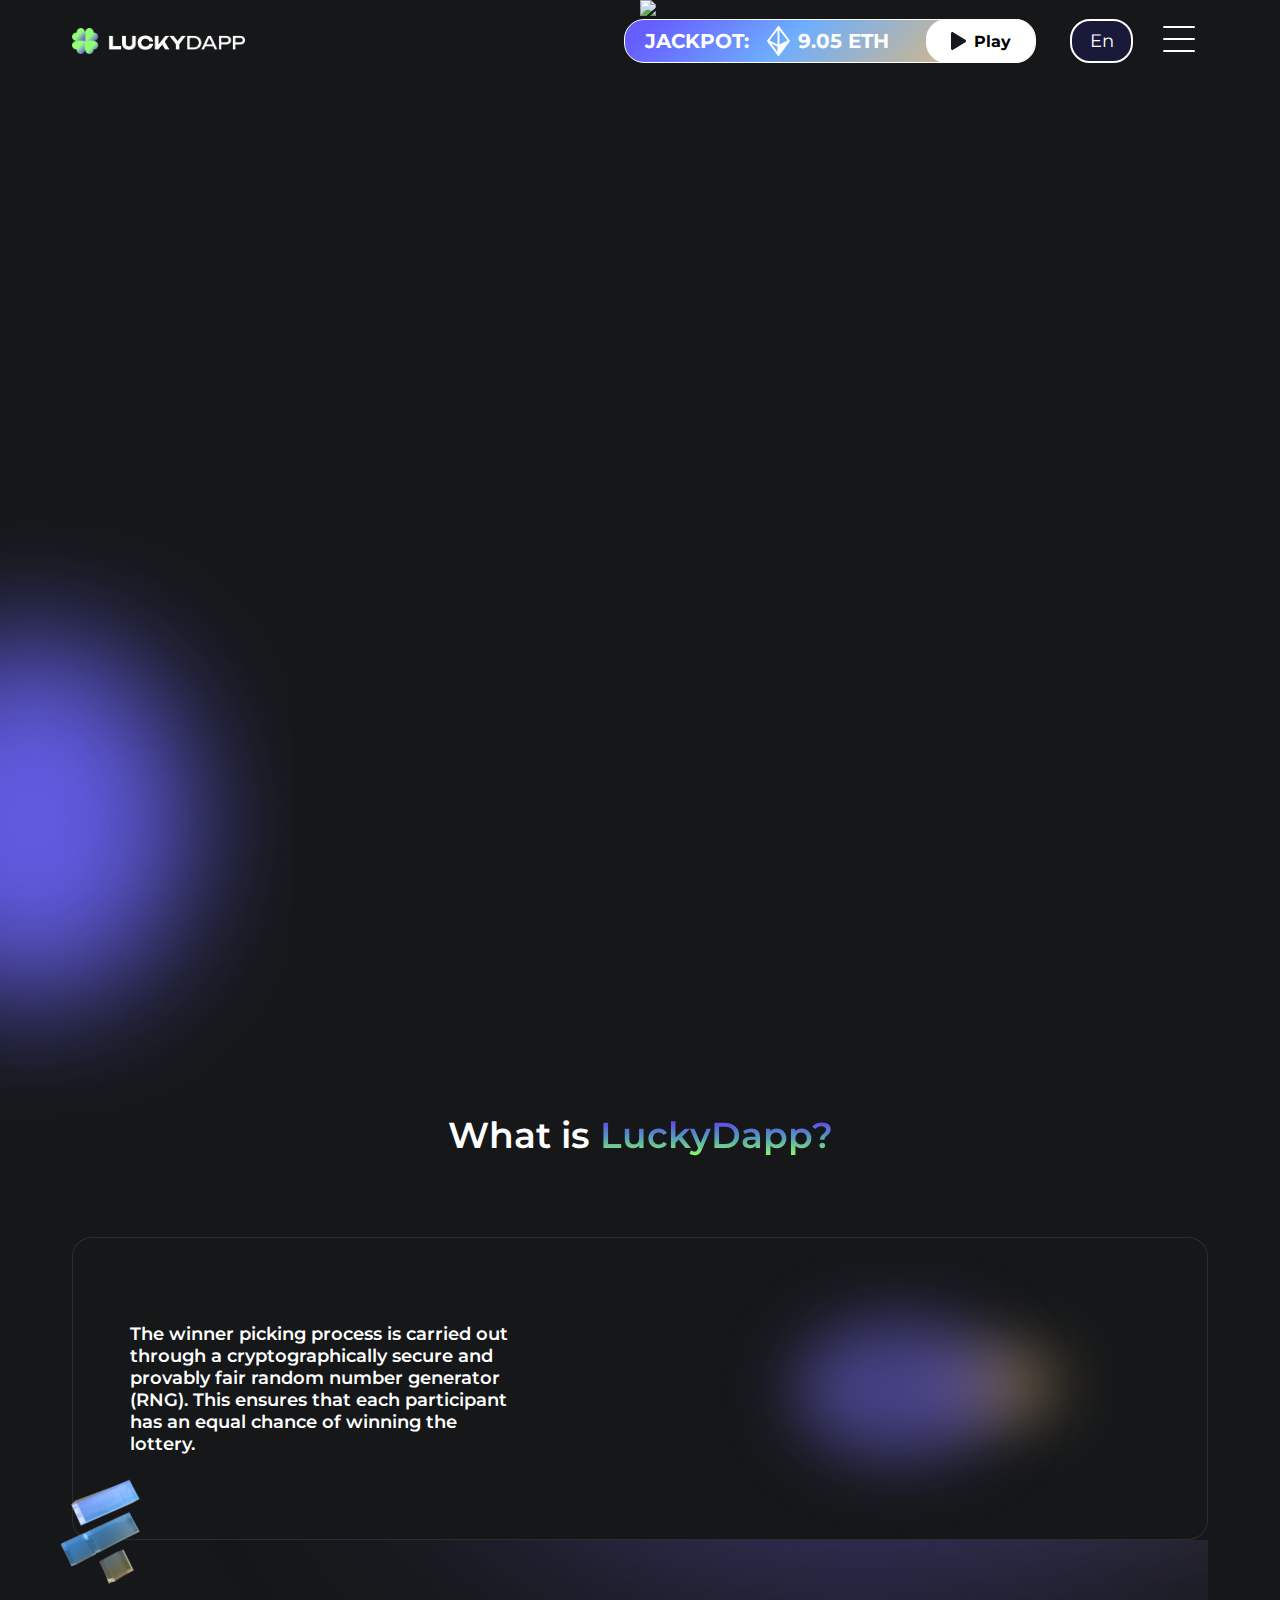
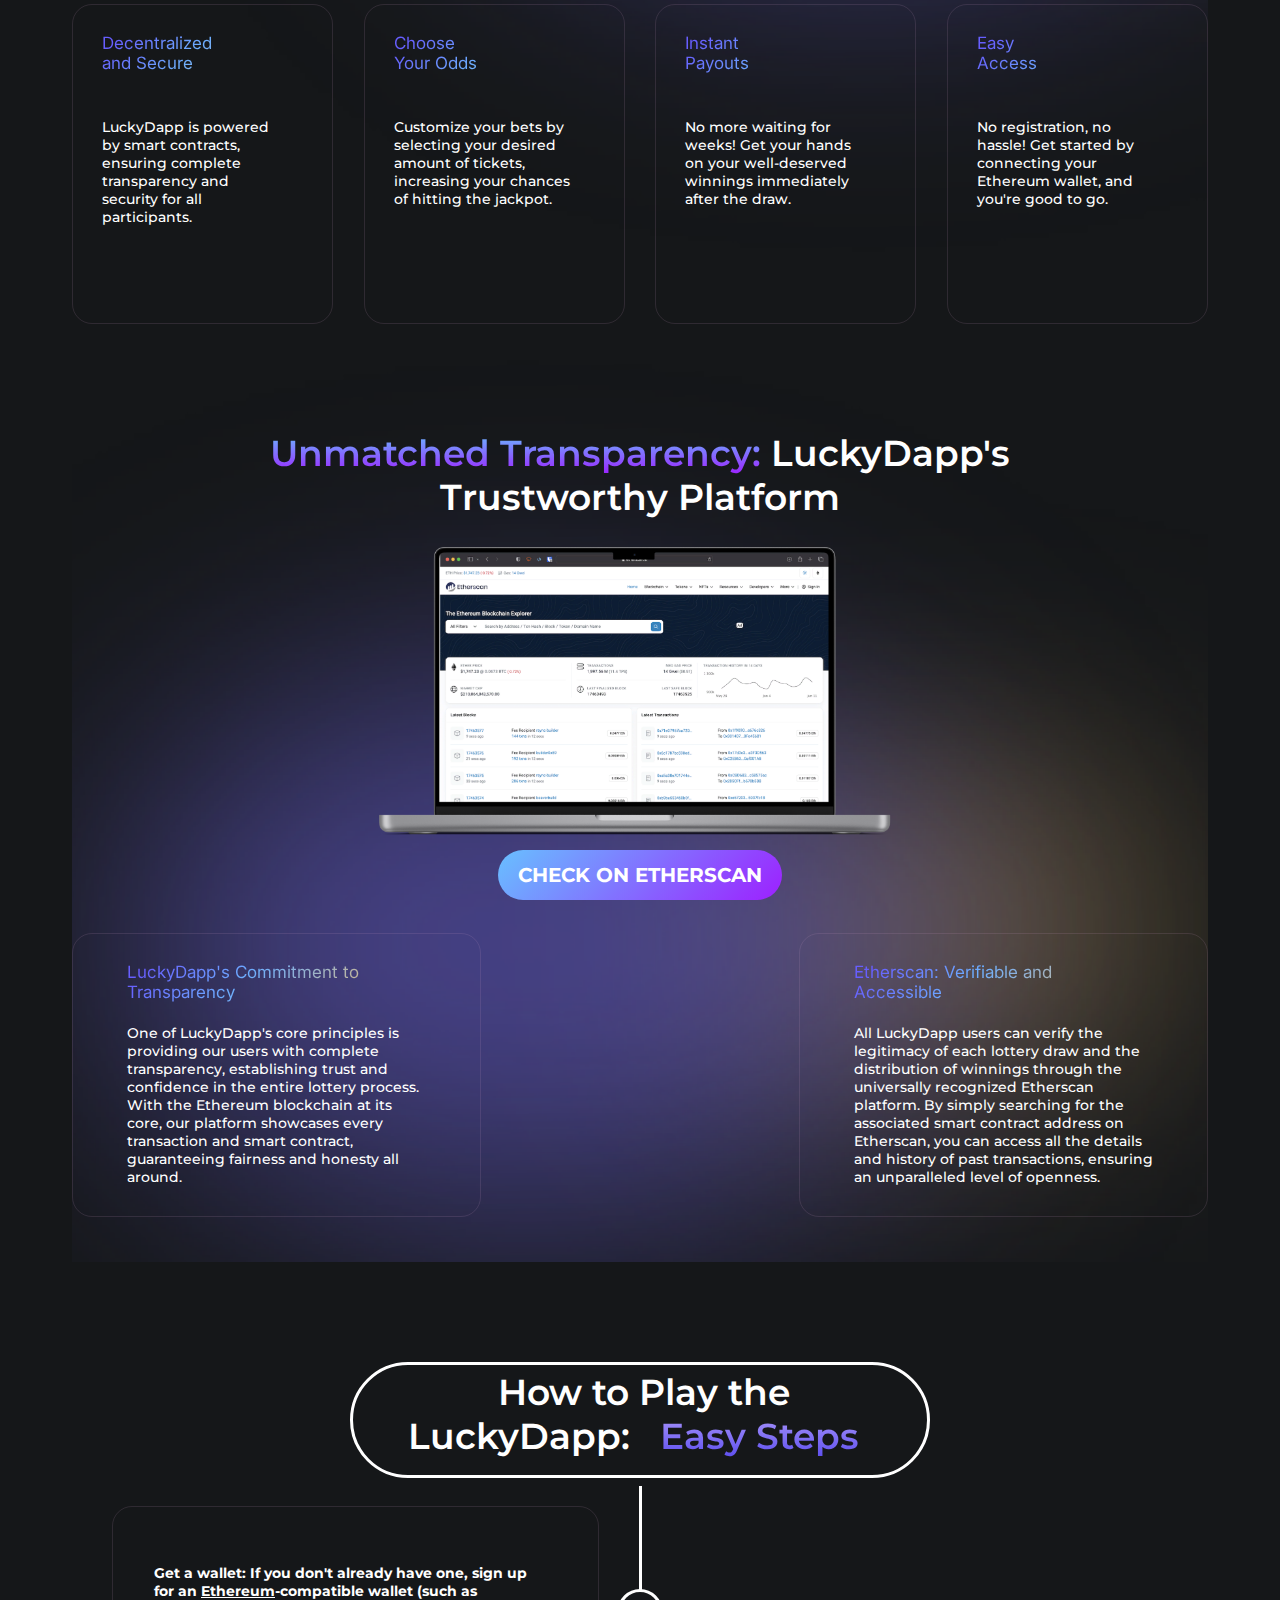
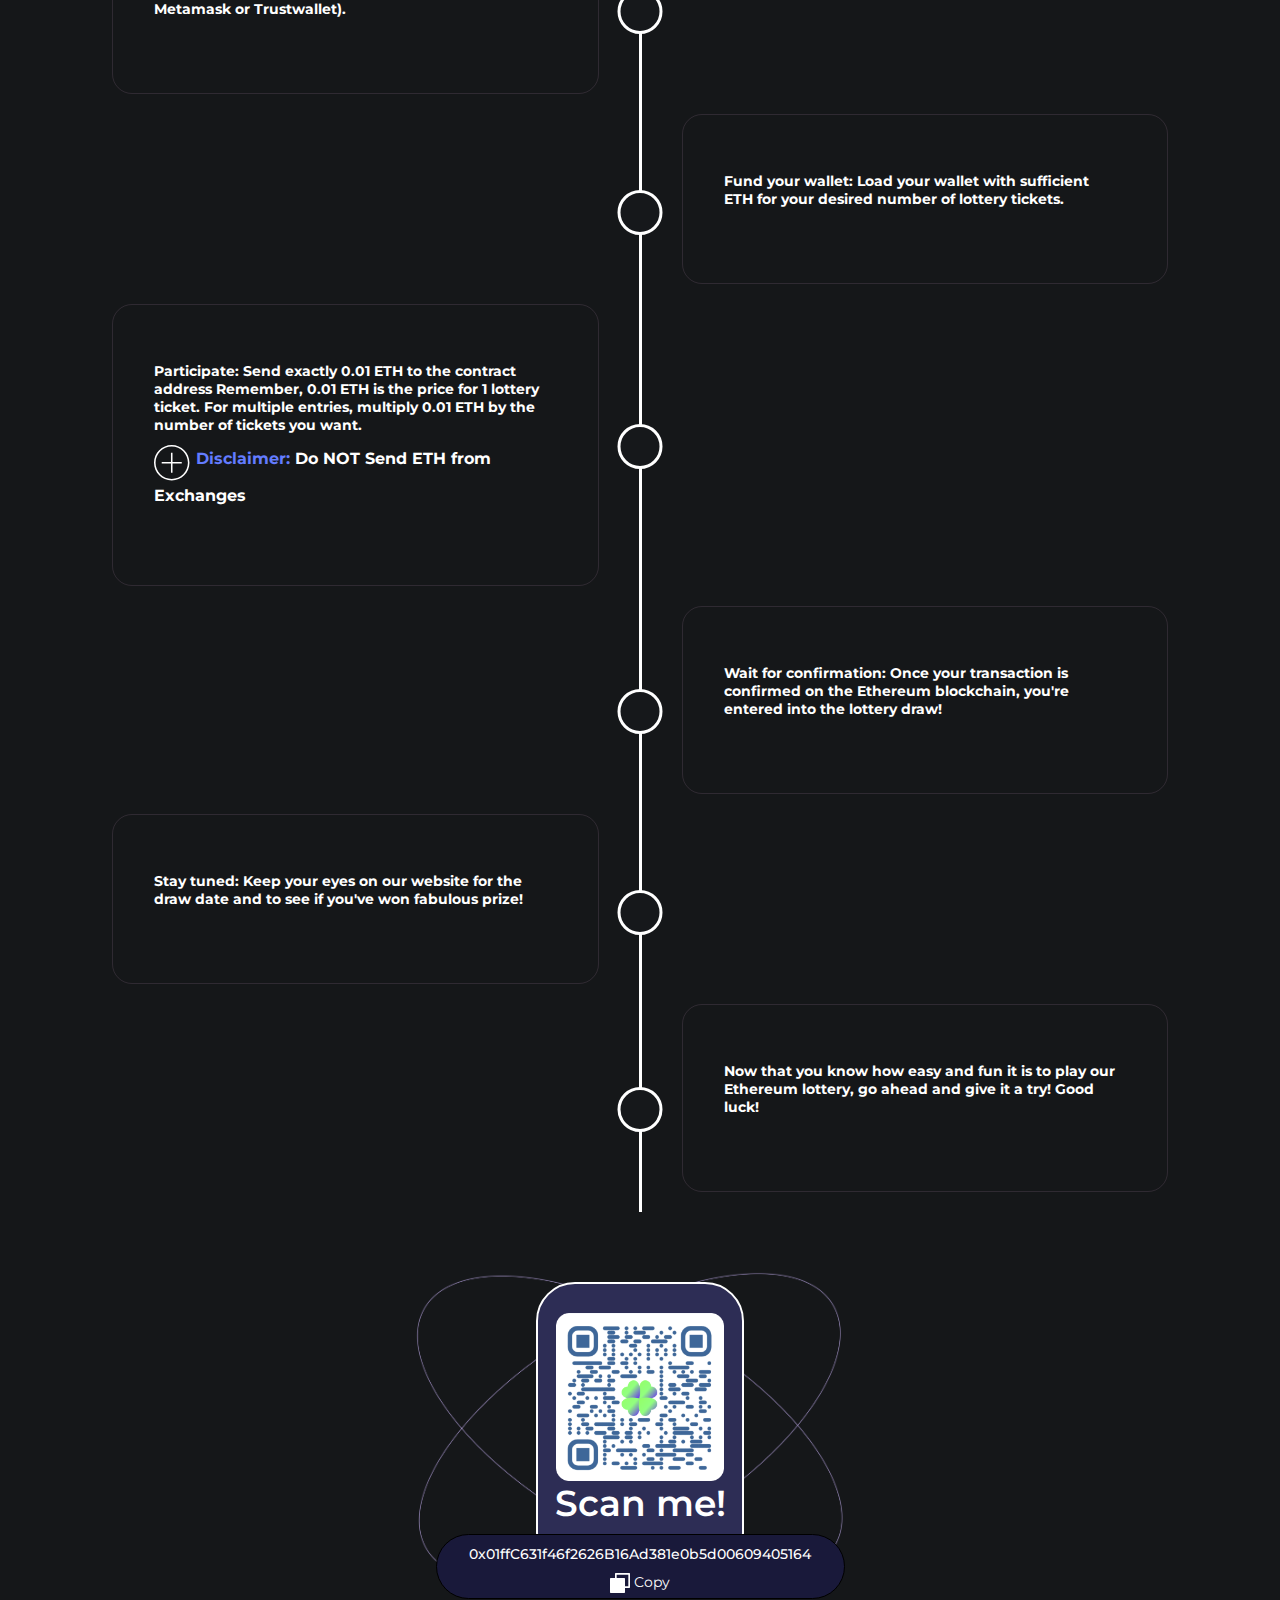
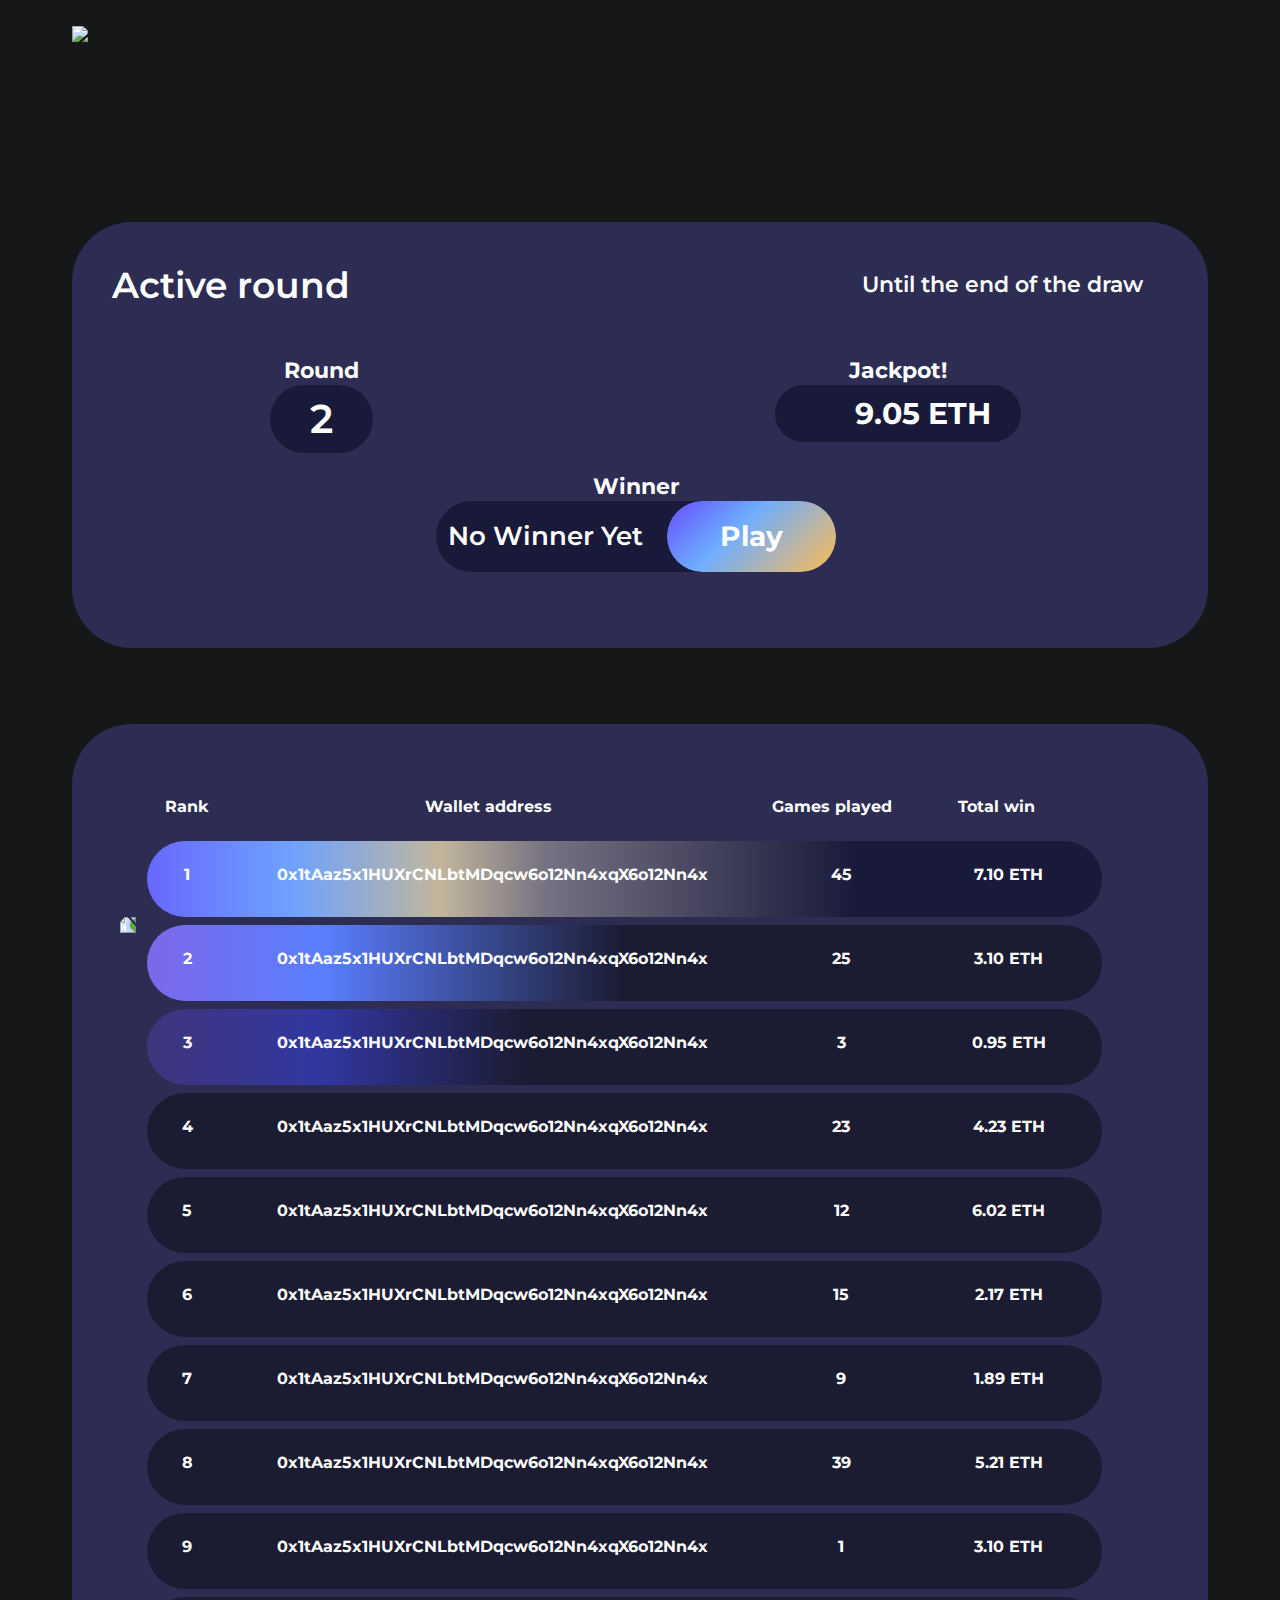
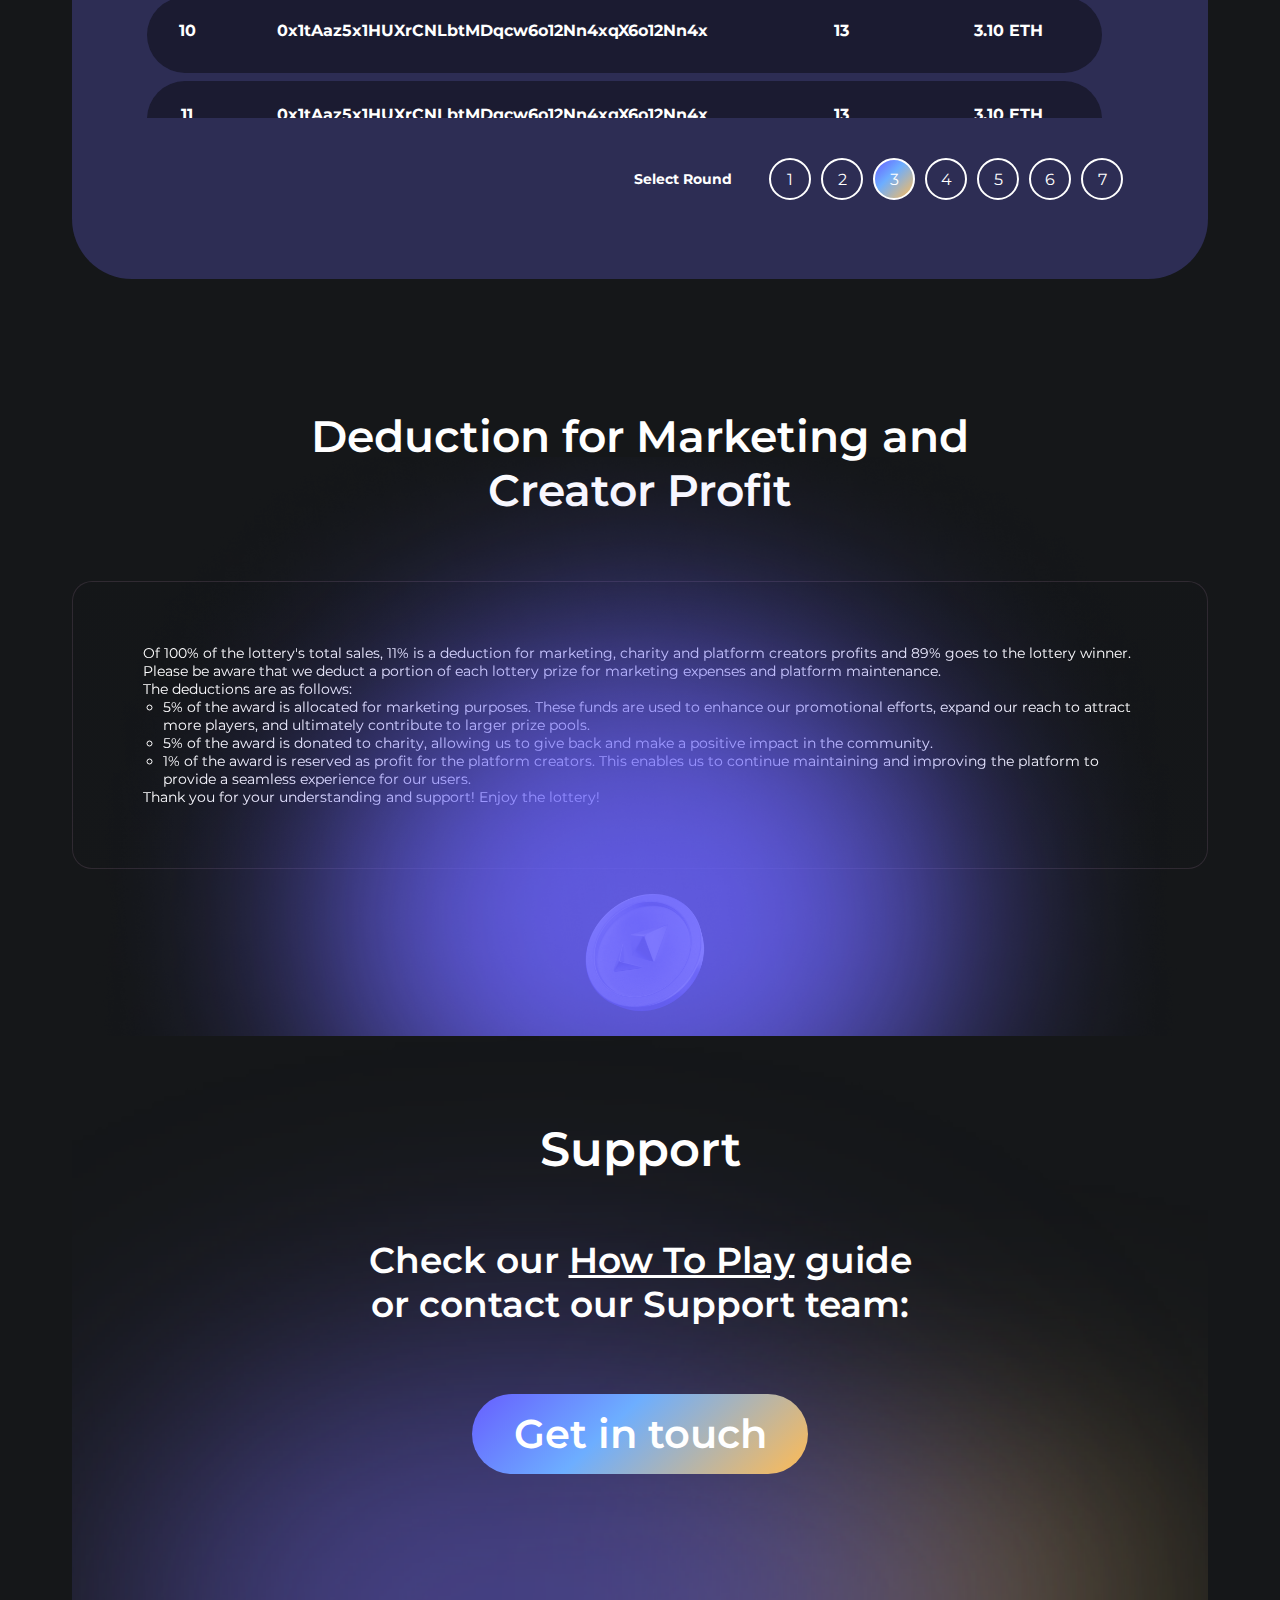
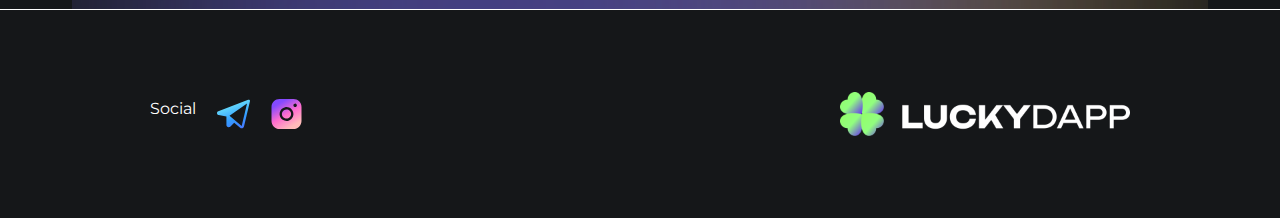
==== commit 07412a51: "lang btn" ====
--- a/public/index.html
+++ b/public/index.html
@@ -55,9 +55,44 @@
           Play
         </button>
       </div>
-      <button class="navbar-jackpot__lang">
-        En
-      </button>
+      <div
+        class="navbar-jackpot__lang-wrap"
+        id="lang-wrap"
+      >
+        <button
+          class="navbar-jackpot__lang"
+          id="lang"
+          onclick="changeLang()"
+        >
+          En
+        </button>
+        <ul
+          class="navbar-jackpot__lang-menu"
+          id="menu-lang"
+        >
+          <li
+            class="navbar-jackpot__lang-menu-item lang-underline"
+            onclick="setLang(event)"
+            id="Ru"
+          >
+            Ru
+          </li>
+          <li
+            class="navbar-jackpot__lang-menu-item lang-underline"
+            onclick="setLang(event)"
+            id="Es"
+          >
+            Es
+          </li>
+          <li
+            class="navbar-jackpot__lang-menu-item"
+            onclick="setLang(event)"
+            id="Zh"
+          >
+            Zh
+          </li>
+        </ul>
+      </div>
       <div class="icon nav-icon-5">
         <img src="img/burger.svg"/>
       </div>
@@ -67,10 +102,42 @@
             src="img/logo-black.png"
             class="nav-mobile__header__logo"
           />
-          <div>
-            <button class="nav-mobile__header__lang">
-              En
-            </button>
+          <div class="nav-mobile__header-wrap">
+            <div
+              class="navbar-jackpot__lang-wrap-mobile"
+              id="lang-wrap-mobile"
+            >
+              <button
+                class="nav-mobile__header__lang"
+                id="lang-mobile"
+                onclick="changeLangMobile()"
+              >
+                En
+              </button>
+              <div
+                class="none"
+                id="menu-lang-mobile"
+              >
+                <span
+                  class="navbar-jackpot__lang-menu-item-mobile"
+                  onclick="setLangMobile(event)"
+                >
+                  Ru
+                </span>
+                <span
+                  class="navbar-jackpot__lang-menu-item-mobile"
+                  onclick="setLangMobile(event)"
+                >
+                  Es
+                </span>
+                <span
+                  class="navbar-jackpot__lang-menu-item-mobile"
+                  onclick="setLangMobile(event)"
+                >
+                  Zh
+                </span>
+              </div>
+            </div>
             <img
               src="img/close.svg"
               class="nav-mobile__header-close icon"
@@ -635,7 +702,7 @@
     container: document.getElementById('round-info__animation'), // required
     path: 'animation/coin.json', // required
     renderer: 'svg', // required
-    // loop: true, // optional
+    loop: true, // optional
     autoplay: true, // optional
     name: "bitcoin", // optional
   });
@@ -705,5 +772,51 @@
       /* Rejected - text failed to copy to the clipboard */
     });
   }
+
+  function changeLang() {
+    let wrap = document.getElementById('lang-wrap');
+    let menu = document.getElementById('menu-lang');
+    if (wrap.classList.contains('navbar-jackpot__lang-wrap')) {
+      wrap.setAttribute('class', 'lang-menu-active');
+      menu.setAttribute('style', 'display:block');
+    } else {
+      wrap.setAttribute('class', 'navbar-jackpot__lang-wrap');
+      menu.setAttribute('style', 'display:none');
+    }
+  }
+
+  function changeLangMobile() {
+    let wrap = document.getElementById('lang-wrap-mobile');
+    let menu = document.getElementById('menu-lang-mobile');
+    if (wrap.classList.contains('navbar-jackpot__lang-wrap-mobile')) {
+      wrap.setAttribute('class', 'lang-menu-active-mobile');
+      menu.setAttribute('class', 'navbar-jackpot__lang-menu-mobile');
+    } else {
+      wrap.setAttribute('class', 'navbar-jackpot__lang-wrap-mobile');
+      menu.setAttribute('class', 'none');
+    }
+  }
+
+  function setLang(event) {
+    let settedLang = document.getElementById('lang');
+    let lang = event.target.innerText;
+    event.target.innerText = settedLang.innerText;
+    settedLang.innerText = lang;
+    let menu = document.getElementById('menu-lang');
+    menu.setAttribute('style', 'display:none');
+    let wrap = document.getElementById('lang-wrap');
+    wrap.setAttribute('class', 'navbar-jackpot__lang-wrap');
+  }
+
+  function setLangMobile(event) {
+    let settedLang = document.getElementById('lang-mobile');
+    let lang = event.target.innerText;
+    event.target.innerText = settedLang.innerText;
+    settedLang.innerText = lang;
+    let menu = document.getElementById('menu-lang-mobile');
+    menu.setAttribute('class', 'none');
+    let wrap = document.getElementById('lang-wrap-mobile');
+    wrap.setAttribute('class', 'navbar-jackpot__lang-wrap-mobile');
+  }
 </script>
 </html>
--- a/public/styles.css
+++ b/public/styles.css
@@ -99,6 +99,9 @@
 
 .navbar-menu__links-item a, .navbar-menu__links-item a:link, .navbar-menu__links-item a:visited{
   color: white;
+}
+.navbar-jackpot {
+  position: relative;
 }
 
 .navbar-jackpot__item {
@@ -159,7 +162,56 @@
   color: #FFFFFF;
   font-weight: 400;
   font-size: 18px;
+}
+
+.navbar-jackpot__lang-wrap {
+  display: flex;
+  flex-direction: column;
+  border-radius: 20px;
+  background: #19193A;
+  align-items: center;
   margin-left: 34px;
+  position: relative;
+}
+
+.lang-menu-active {
+  border-radius: 20px 20px 0 0;
+  display: flex;
+  flex-direction: column;
+  background: #19193A;
+  align-items: center;
+  margin-left: 34px;
+  position: relative;
+}
+
+.lang-underline {
+  border-bottom: 1px solid #464398;
+}
+
+.navbar-jackpot__lang-menu-item {
+  color: #FFF;
+  font-size: 18px;
+  font-style: normal;
+  font-weight: 400;
+  line-height: 28px; /* 155.556% */
+  padding: 9px 0;
+  text-align: center;
+  width: fit-content;
+  margin: 0 auto;
+  cursor: pointer;
+}
+
+.navbar-jackpot__lang-menu {
+  position: absolute;
+  z-index: 8;
+  top: 51px;
+  right: 0;
+  left: 0;
+  margin: 0 auto;
+  border-bottom-right-radius: 20px;
+  border-bottom-left-radius: 20px;
+  background: #19193A;
+  display: none;
 }
 
 .body {
@@ -1371,6 +1423,10 @@
     margin-left: 30px;
   }
 
+  .navbar-jackpot__lang-menu {
+    top: 44px;
+  }
+
   .menu {
     display: none;
   }
@@ -1378,13 +1434,14 @@
   .open-menu {
     position: absolute;
     display: block;
-    width: 100%;
+    width: 100vw;
     height: 292px;
-    right: 0;
-    top: 0;
+    right: -55px;
+    top: -20px;
     list-style-type: none;
     border-radius: 0 0 39px 39px;
     background: #E3E9FF;
+    z-index: 20;
   }
 
   .open-menu .menu {
@@ -1394,17 +1451,62 @@
     padding: 74px 183px 124px 183px;
   }
 
-  .nav-mobile__header__lang {
-    color: #16181A;
-    font-size: 18px;
-    font-style: normal;
-    font-weight: 400;
-    line-height: 28px;
-    width: 63px;
-    height: 44px;
-    border-radius: 16px;
-    background: #D3D3E5;
-  }
+  /*.nav-mobile__header__lang {*/
+  /*  color: #16181A;*/
+  /*  font-size: 18px;*/
+  /*  font-style: normal;*/
+  /*  font-weight: 400;*/
+  /*  line-height: 28px;*/
+  /*  width: 63px;*/
+  /*  height: 44px;*/
+  /*  border-radius: 16px;*/
+  /*  background: #D3D3E5;*/
+  /*}*/
+
+
+  .navbar-jackpot__lang-wrap-mobile {
+    display: none;
+  }
+  /*.none {*/
+  /*  display: none;*/
+  /*}*/
+
+  /*.lang-menu-active-mobile {*/
+  /*  border-radius: 16px 16px 0 0;*/
+  /*  display: flex;*/
+  /*  flex-direction: column;*/
+  /*  background: #19193A;*/
+  /*  align-items: center;*/
+  /*  margin-left: 34px;*/
+  /*  position: relative;*/
+  /*}*/
+
+  /*.navbar-jackpot__lang-menu-mobile {*/
+  /*  position: absolute;*/
+  /*  z-index: 8;*/
+  /*  top: 0;*/
+  /*  left: 63px;*/
+  /*  margin: 0 auto;*/
+  /*  border-bottom-right-radius: 16px;*/
+  /*  border-top-right-radius: 16px;*/
+  /*  background: #D3D3E5;*/
+  /*  display: flex;*/
+  /*}*/
+
+  /*.navbar-jackpot__lang-menu-item-mobile {*/
+  /*  color: #000;*/
+  /*  font-size: 18px;*/
+  /*  font-style: normal;*/
+  /*  font-weight: 400;*/
+  /*  line-height: 28px; !* 155.556% *!*/
+  /*  height: 44px;*/
+  /*  display: flex;*/
+  /*  align-items: center;*/
+  /*  text-align: center;*/
+  /*  padding: 0 10px;*/
+  /*  width: fit-content;*/
+  /*  cursor: pointer;*/
+  /*}*/
 
   .nav-mobile__header-close {
     width: 44px;
@@ -2037,6 +2139,10 @@
     display: none;
   }
 
+  #lang-wrap {
+    display: none;
+  }
+
   .navbar-jackpot__item-mobile {
     width: 300px;
     height: 36px;
@@ -2079,6 +2185,68 @@
     margin: 0 auto;
   }
 
+  .nav-mobile__header__lang {
+    color: #16181A;
+    font-size: 18px;
+    font-style: normal;
+    font-weight: 400;
+    line-height: 28px;
+    width: 63px;
+    height: 44px;
+    border-radius: 16px;
+    background: #D3D3E5;
+  }
+
+  .navbar-jackpot__lang-wrap-mobile {
+    display: flex;
+    border-radius: 16px;
+    background: #D3D3E5;
+    align-items: center;
+    margin-left: 34px;
+    position: relative;
+  }
+
+  .none {
+    display: none;
+  }
+
+  .lang-menu-active-mobile {
+    border-radius: 16px 0 0 16px;
+    display: flex;
+    flex-direction: column;
+    background: #D3D3E5;
+    align-items: center;
+    margin-left: 34px;
+    position: relative;
+  }
+
+  .navbar-jackpot__lang-menu-mobile {
+    position: absolute;
+    z-index: 8;
+    top: 0;
+    left: 63px;
+    margin: 0 auto;
+    border-bottom-right-radius: 16px;
+    border-top-right-radius: 16px;
+    background: #D3D3E5;
+    display: flex;
+  }
+
+  .navbar-jackpot__lang-menu-item-mobile {
+    color: #000;
+    font-size: 18px;
+    font-style: normal;
+    font-weight: 400;
+    line-height: 28px; /* 155.556% */
+    height: 44px;
+    display: flex;
+    align-items: center;
+    text-align: center;
+    padding: 0 10px;
+    width: fit-content;
+    cursor: pointer;
+  }
+
   #countdown li, #countdown-round li {
     width: 64px;
   }
@@ -2392,6 +2560,8 @@
   }
 
   .open-menu {
+    right: -20px;
+    top: -20px;
     height: 380px;
   }
 
@@ -2403,7 +2573,7 @@
     padding: 26px 40px 20px 40px;
   }
 
-  .nav-mobile__header div {
+  .nav-mobile__header-wrap {
     display: flex;
     justify-content: space-between;
     width: 100%;
